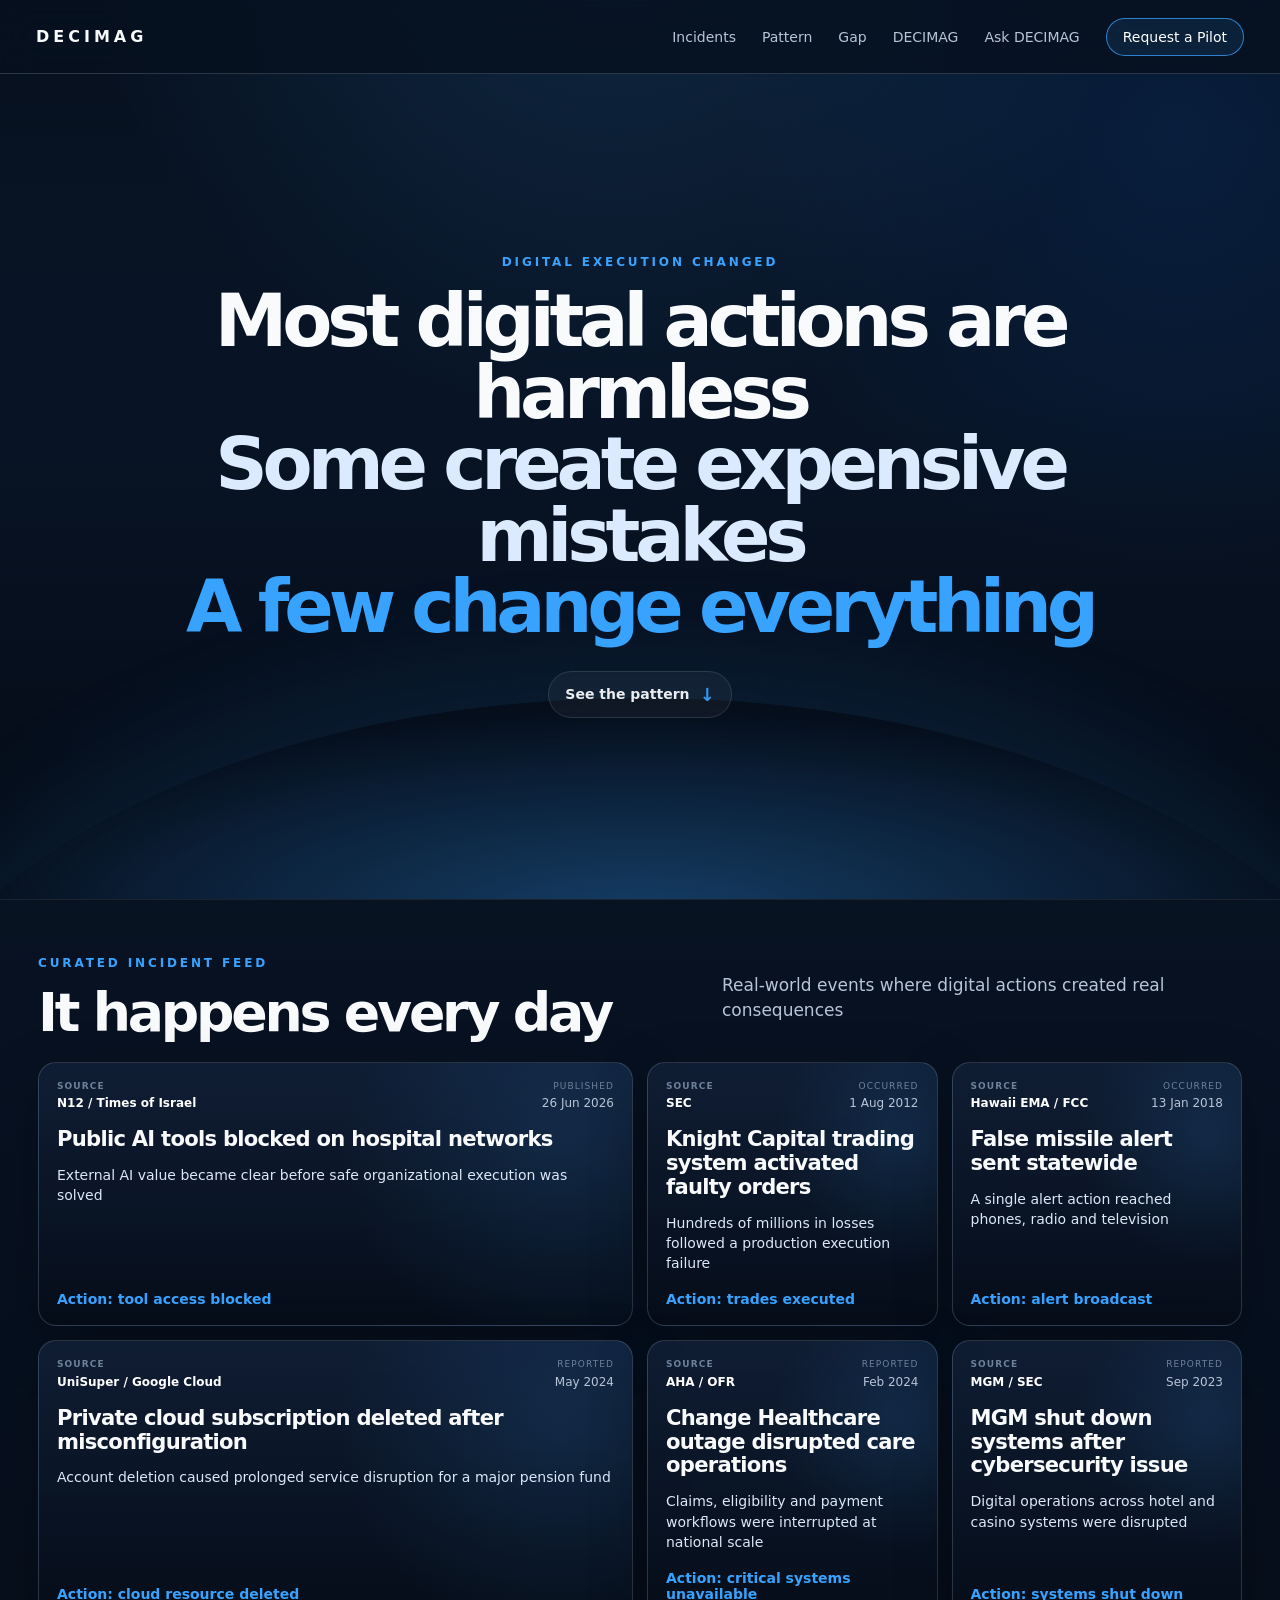
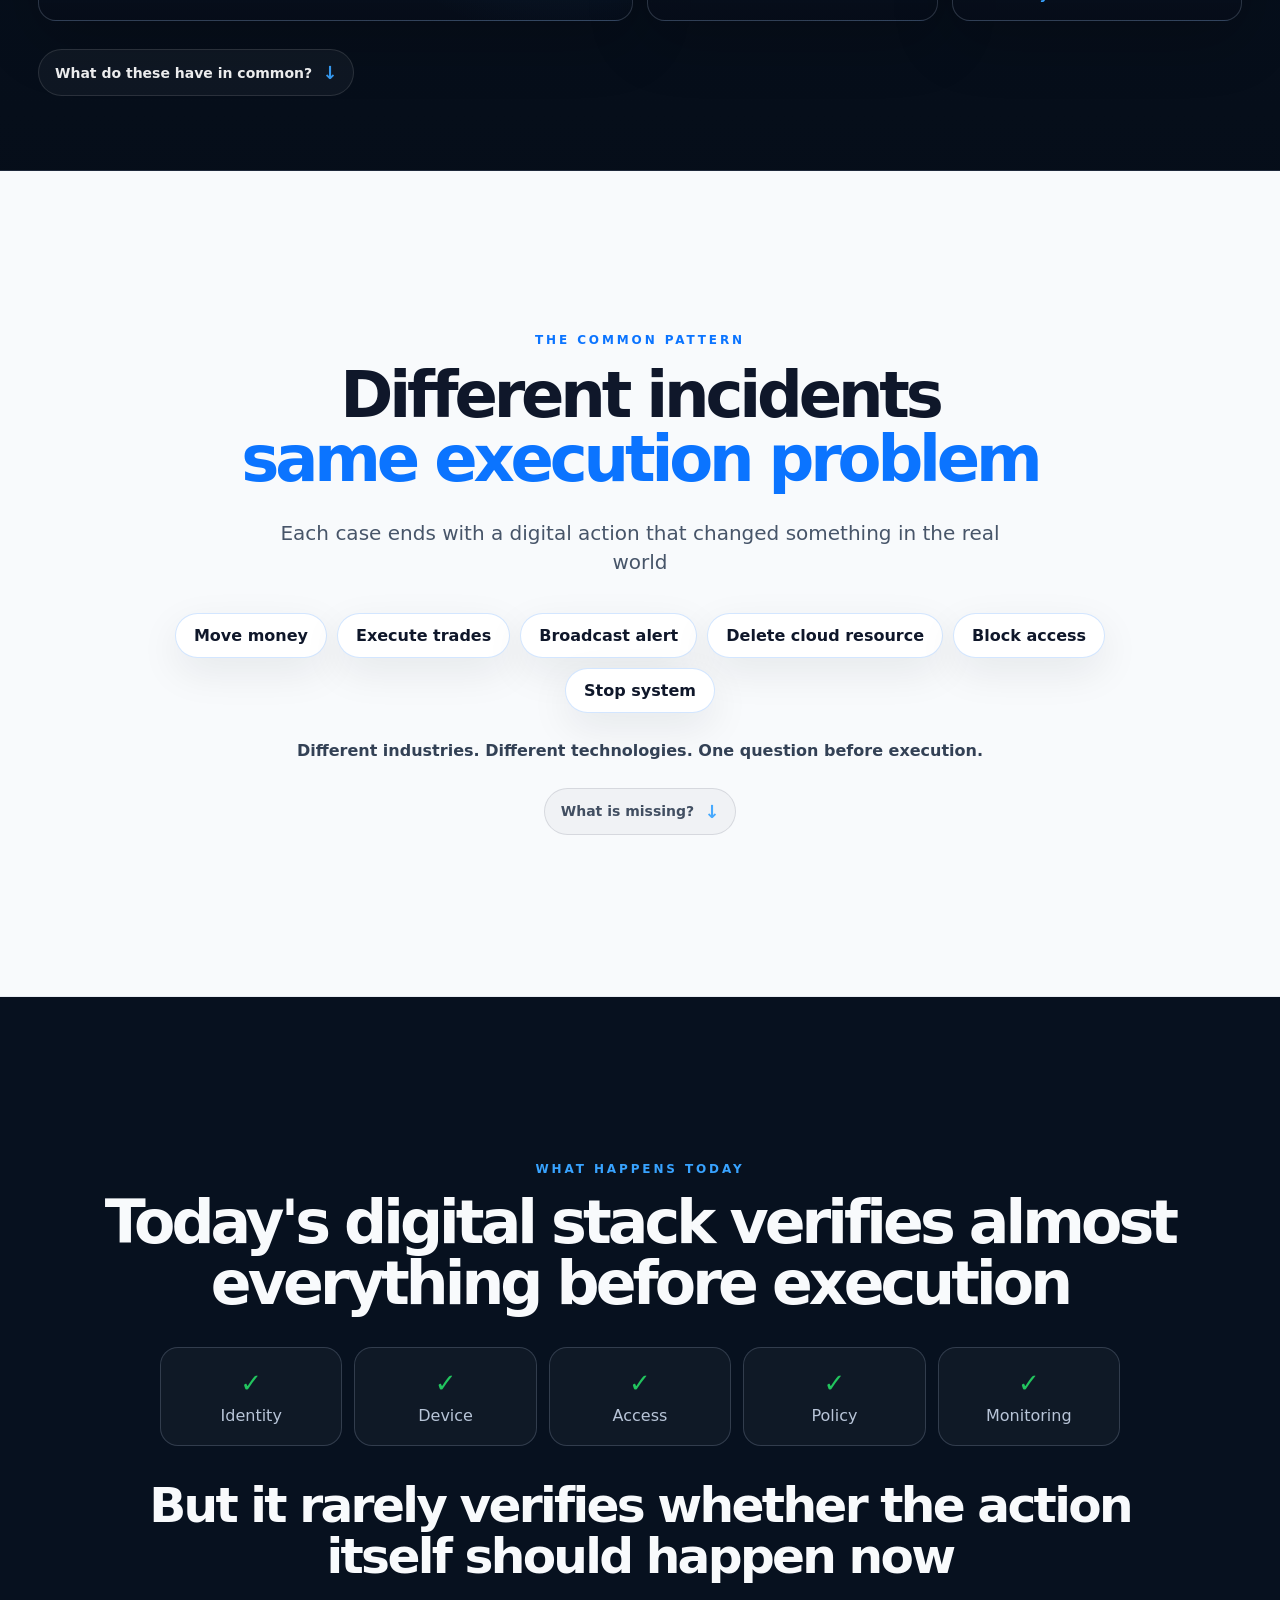
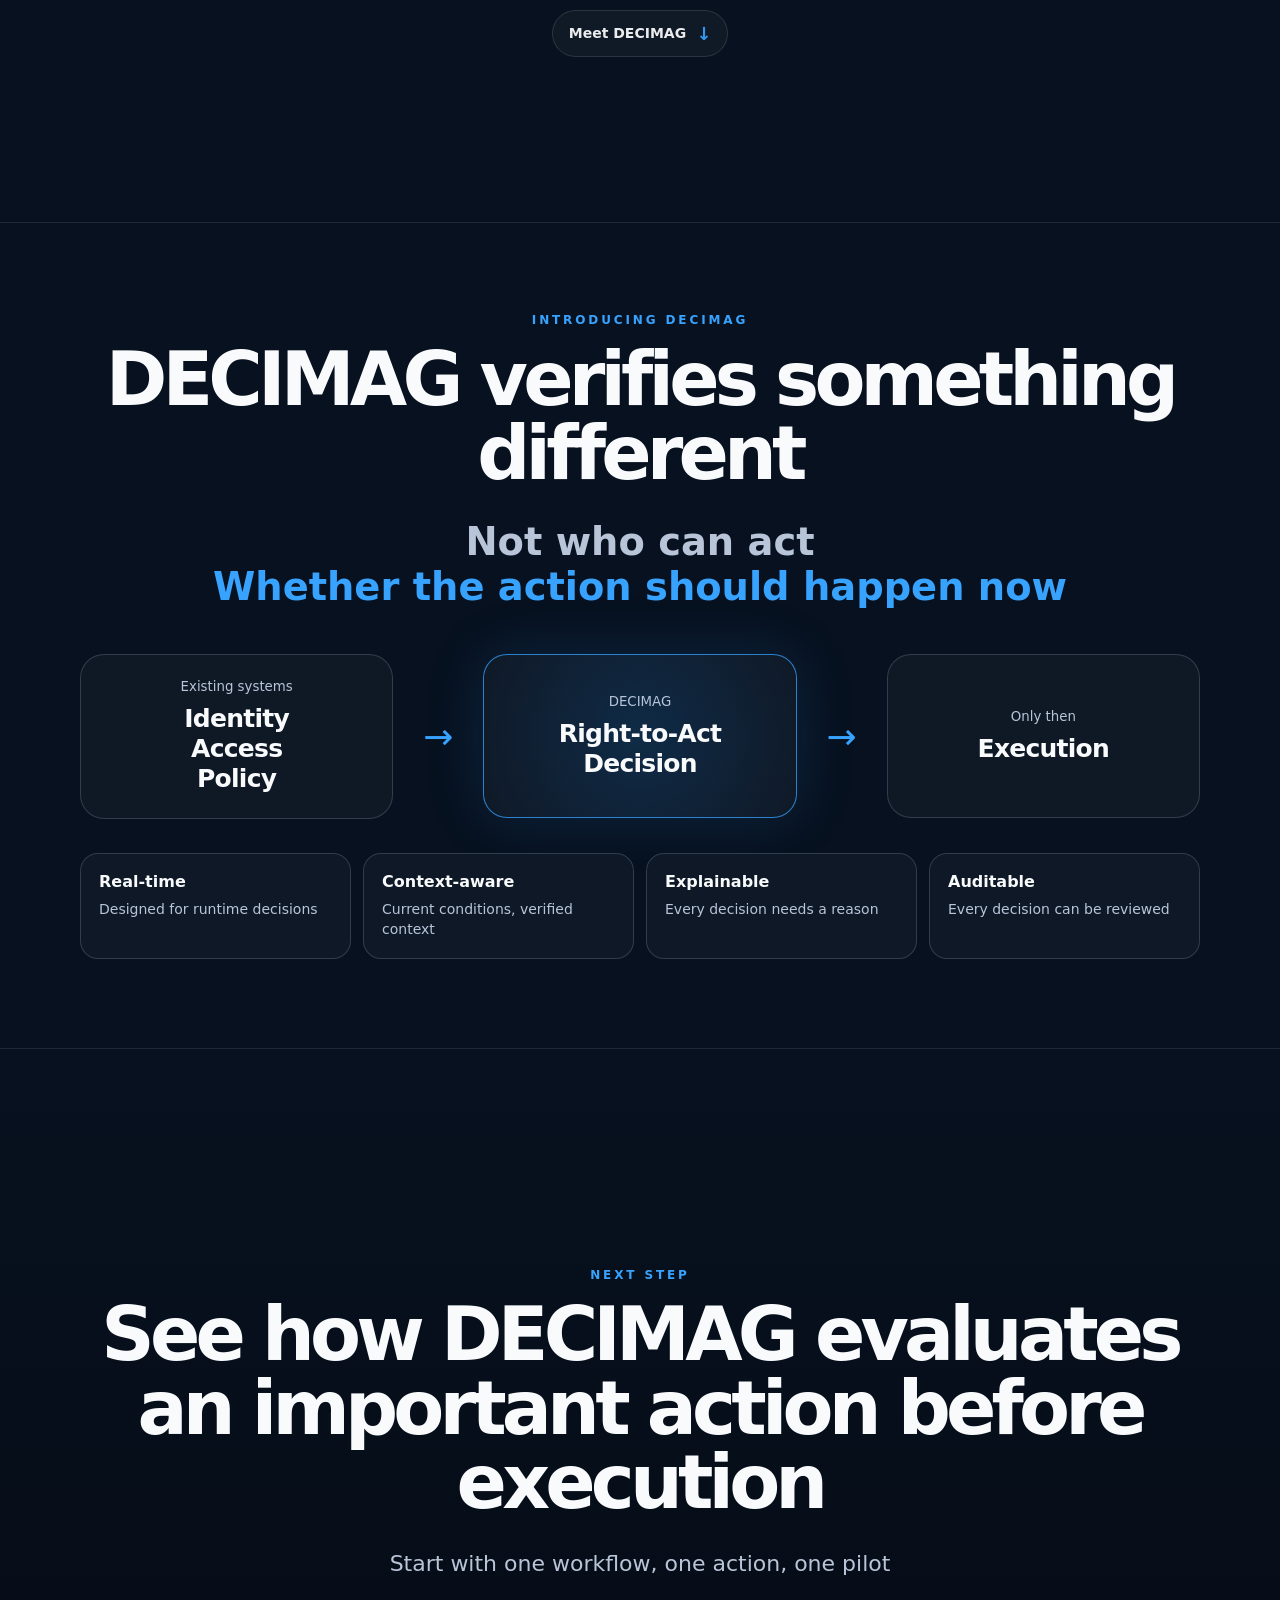
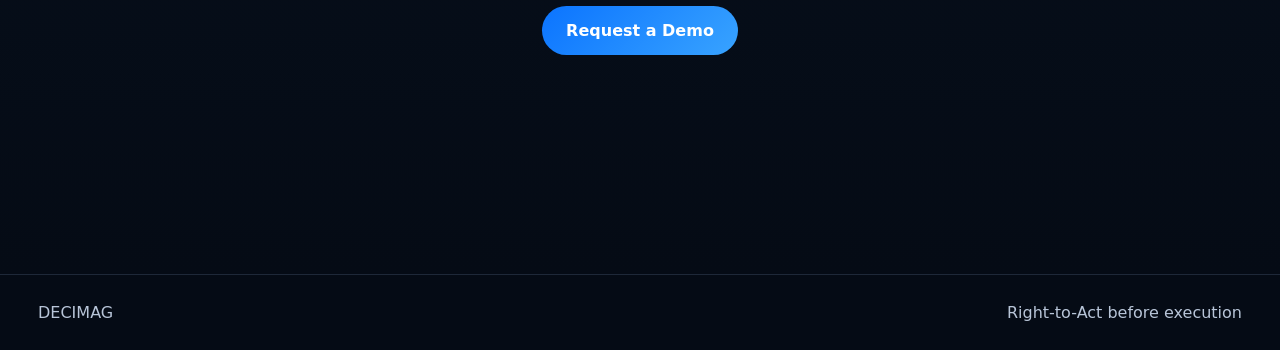
==== index.html @ 9bae3bc9 "Add files via upload" ====
<!doctype html>
<html lang="en">
<head>
  <meta charset="utf-8" />
  <meta name="viewport" content="width=device-width, initial-scale=1" />
  <title>DECIMAG — Right-to-Act Before Execution</title>
  <meta name="description" content="DECIMAG evaluates whether important digital actions should happen before they execute" />
  <link rel="stylesheet" href="styles.css" />
</head>
<body>
<header class="site-header">
  <a class="brand" href="index.html" aria-label="DECIMAG home">DECIMAG</a>
  <button class="menu-button" type="button" aria-label="Open navigation">Menu</button>
  <nav class="site-nav" aria-label="Primary navigation">
    <a href="#incidents">Incidents</a>
    <a href="#pattern">Pattern</a>
    <a href="#gap">Gap</a>
    <a href="#decimag">DECIMAG</a>
    <a href="ask.html">Ask DECIMAG</a>
    <a class="nav-cta" href="mailto:lavi.gadi@gmail.com?subject=DECIMAG%20Pilot%20Request">Request a Pilot</a>
  </nav>
</header>

<main>
  <section class="hero chapter" id="home">
    <div class="world-glow" aria-hidden="true"></div>
    <div class="chapter-inner hero-inner">
      <p class="eyebrow">Digital execution changed</p>
      <h1>
        <span>Most digital actions are harmless</span>
        <span>Some create expensive mistakes</span>
        <span>A few change everything</span>
      </h1>
      <a class="scroll-cue" href="#incidents">See the pattern <span>↓</span></a>
    </div>
  </section>

  <section class="incidents chapter" id="incidents">
    <div class="chapter-inner wide">
      <div class="section-head">
        <div>
          <p class="eyebrow">Curated incident feed</p>
          <h2>It happens every day</h2>
        </div>
        <p class="section-note">Real-world events where digital actions created real consequences</p>
      </div>

      <div class="incident-wall" aria-label="Real-world incident examples">
        <article class="incident-card large">
          <div class="incident-meta">
            <span class="source"><em>Source</em>N12 / Times of Israel</span>
            <span class="time"><em>Published</em>26 Jun 2026</span>
          </div>
          <h3>Public AI tools blocked on hospital networks</h3>
          <p>External AI value became clear before safe organizational execution was solved</p>
          <div class="incident-action">Action: tool access blocked</div>
        </article>

        <article class="incident-card">
          <div class="incident-meta">
            <span class="source"><em>Source</em>SEC</span>
            <span class="time"><em>Occurred</em>1 Aug 2012</span>
          </div>
          <h3>Knight Capital trading system activated faulty orders</h3>
          <p>Hundreds of millions in losses followed a production execution failure</p>
          <div class="incident-action">Action: trades executed</div>
        </article>

        <article class="incident-card">
          <div class="incident-meta">
            <span class="source"><em>Source</em>Hawaii EMA / FCC</span>
            <span class="time"><em>Occurred</em>13 Jan 2018</span>
          </div>
          <h3>False missile alert sent statewide</h3>
          <p>A single alert action reached phones, radio and television</p>
          <div class="incident-action">Action: alert broadcast</div>
        </article>

        <article class="incident-card large">
          <div class="incident-meta">
            <span class="source"><em>Source</em>UniSuper / Google Cloud</span>
            <span class="time"><em>Reported</em>May 2024</span>
          </div>
          <h3>Private cloud subscription deleted after misconfiguration</h3>
          <p>Account deletion caused prolonged service disruption for a major pension fund</p>
          <div class="incident-action">Action: cloud resource deleted</div>
        </article>

        <article class="incident-card">
          <div class="incident-meta">
            <span class="source"><em>Source</em>AHA / OFR</span>
            <span class="time"><em>Reported</em>Feb 2024</span>
          </div>
          <h3>Change Healthcare outage disrupted care operations</h3>
          <p>Claims, eligibility and payment workflows were interrupted at national scale</p>
          <div class="incident-action">Action: critical systems unavailable</div>
        </article>

        <article class="incident-card">
          <div class="incident-meta">
            <span class="source"><em>Source</em>MGM / SEC</span>
            <span class="time"><em>Reported</em>Sep 2023</span>
          </div>
          <h3>MGM shut down systems after cybersecurity issue</h3>
          <p>Digital operations across hotel and casino systems were disrupted</p>
          <div class="incident-action">Action: systems shut down</div>
        </article>
      </div>

      <a class="next-cue" href="#pattern">What do these have in common? <span>↓</span></a>
    </div>
  </section>

  <section class="pattern chapter light" id="pattern">
    <div class="chapter-inner centered">
      <p class="eyebrow blue">The common pattern</p>
      <h2>Different incidents<br><span>same execution problem</span></h2>
      <p class="pattern-subtitle">Each case ends with a digital action that changed something in the real world</p>
      <div class="action-cloud">
        <span>Move money</span>
        <span>Execute trades</span>
        <span>Broadcast alert</span>
        <span>Delete cloud resource</span>
        <span>Block access</span>
        <span>Stop system</span>
      </div>
      <p class="pattern-bottom">Different industries. Different technologies. One question before execution.</p>
      <a class="next-cue dark subtle" href="#gap">What is missing? <span>↓</span></a>
    </div>
  </section>

  <section class="gap chapter" id="gap">
    <div class="chapter-inner centered">
      <p class="eyebrow">What happens today</p>
      <h2>Today's digital stack verifies almost everything before execution</h2>

      <div class="verification-grid">
        <div><b>✓</b><span>Identity</span></div>
        <div><b>✓</b><span>Device</span></div>
        <div><b>✓</b><span>Access</span></div>
        <div><b>✓</b><span>Policy</span></div>
        <div><b>✓</b><span>Monitoring</span></div>
      </div>

      <h3>But it rarely verifies whether the action itself should happen now</h3>
      <a class="next-cue" href="#decimag">Meet DECIMAG <span>↓</span></a>
    </div>
  </section>

  <section class="decimag chapter" id="decimag">
    <div class="chapter-inner centered">
      <p class="eyebrow">Introducing DECIMAG</p>
      <h2>DECIMAG verifies something different</h2>
      <p class="big-subtitle">Not who can act<br><span>Whether the action should happen now</span></p>

      <div class="decision-flow">
        <div class="flow-box">
          <small>Existing systems</small>
          <strong>Identity<br>Access<br>Policy</strong>
        </div>
        <div class="flow-arrow">→</div>
        <div class="flow-box active">
          <small>DECIMAG</small>
          <strong>Right-to-Act<br>Decision</strong>
        </div>
        <div class="flow-arrow">→</div>
        <div class="flow-box">
          <small>Only then</small>
          <strong>Execution</strong>
        </div>
      </div>

      <div class="principles-row">
        <div><b>Real-time</b><span>Designed for runtime decisions</span></div>
        <div><b>Context-aware</b><span>Current conditions, verified context</span></div>
        <div><b>Explainable</b><span>Every decision needs a reason</span></div>
        <div><b>Auditable</b><span>Every decision can be reviewed</span></div>
      </div>
    </div>
  </section>

  <section class="demo chapter" id="demo">
    <div class="chapter-inner centered">
      <p class="eyebrow">Next step</p>
      <h2>See how DECIMAG evaluates an important action before execution</h2>
      <p class="demo-sub">Start with one workflow, one action, one pilot</p>
      <a class="primary-button" href="mailto:lavi.gadi@gmail.com?subject=DECIMAG%20Demo%20Request">Request a Demo</a>
    </div>
  </section>
</main>

<footer class="site-footer">
  <span>DECIMAG</span>
  <span>Right-to-Act before execution</span>
</footer>

<script src="main.js"></script>
</body>
</html>
---- styles.css ----
:root{
  --bg:#07111f;
  --bg-deep:#050b15;
  --panel:#0d1a2d;
  --panel-soft:#12213a;
  --line:rgba(148,163,184,.26);
  --line-soft:rgba(148,163,184,.16);
  --text:#f8fafc;
  --muted:#b8c5d8;
  --blue:#38a3ff;
  --blue-deep:#0b74ff;
  --green:#22c55e;
  --red:#ef4444;
}
*{box-sizing:border-box}
html{scroll-behavior:smooth}
section{scroll-margin-top:84px}
body{
  margin:0;
  font-family:Inter,ui-sans-serif,system-ui,-apple-system,BlinkMacSystemFont,"Segoe UI",sans-serif;
  color:var(--text);
  background:var(--bg);
}
body::before{
  content:"";
  position:fixed;
  inset:0;
  pointer-events:none;
  z-index:-1;
  background:
    radial-gradient(circle at 48% -14%,rgba(56,163,255,.18),transparent 34rem),
    radial-gradient(circle at 92% 14%,rgba(11,116,255,.12),transparent 28rem),
    linear-gradient(180deg,#07111f 0%,#081426 44%,#050b15 100%);
}
a{color:inherit;text-decoration:none}
.site-header{
  position:sticky;
  top:0;
  z-index:50;
  height:74px;
  padding:0 36px;
  display:flex;
  align-items:center;
  justify-content:space-between;
  background:rgba(7,17,31,.84);
  backdrop-filter:blur(18px);
  border-bottom:1px solid var(--line);
}
.brand{font-weight:900;letter-spacing:.25em;font-size:16px}
.site-nav{display:flex;align-items:center;gap:26px;color:var(--muted);font-size:14px}
.site-nav a:hover{color:white}
.nav-cta{
  color:white;
  border:1px solid rgba(56,163,255,.75);
  background:rgba(56,163,255,.11);
  border-radius:999px;
  padding:10px 16px;
}
.menu-button{display:none}
.chapter{
  min-height:calc(100vh - 74px);
  display:flex;
  align-items:center;
  justify-content:center;
  padding:74px 38px;
  border-bottom:1px solid var(--line-soft);
}
.chapter-inner{width:100%;max-width:1180px;margin:0 auto}
.chapter-inner.wide{max-width:1480px}
.chapter-inner.narrow{max-width:820px}
.chapter-inner.centered{text-align:center}
.eyebrow{
  margin:0 0 16px;
  font-size:12px;
  font-weight:900;
  letter-spacing:.24em;
  text-transform:uppercase;
  color:var(--blue);
}
.eyebrow.blue{color:var(--blue-deep)}
h1,h2,h3,p{margin-top:0}
.hero{
  position:relative;
  overflow:hidden;
  text-align:center;
}
.world-glow{
  position:absolute;
  left:-10%;
  right:-10%;
  bottom:-28%;
  height:48vh;
  border-radius:50% 50% 0 0/100% 100% 0 0;
  background:
    radial-gradient(ellipse at center,rgba(56,163,255,.32) 0%,rgba(56,163,255,.13) 36%,transparent 66%),
    radial-gradient(ellipse at center,#0d2845 0%,#09192e 46%,transparent 70%);
  box-shadow:0 -36px 120px rgba(56,163,255,.16);
  opacity:.74;
}
.hero-inner{position:relative;z-index:2}
.hero h1{
  margin:0 auto 28px;
  max-width:1040px;
  font-size:clamp(42px,7vw,92px);
  line-height:.98;
  letter-spacing:-.07em;
  font-weight:900;
}
.hero h1 span{display:block}
.hero h1 span:nth-child(2){color:#dbeafe}
.hero h1 span:nth-child(3){color:var(--blue)}
.scroll-cue,.next-cue{
  display:inline-flex;
  align-items:center;
  gap:10px;
  color:white;
  opacity:.92;
  border:1px solid rgba(255,255,255,.12);
  background:rgba(255,255,255,.045);
  border-radius:999px;
  padding:12px 16px;
  font-size:14px;
  font-weight:750;
}
.scroll-cue span,.next-cue span{color:var(--blue);font-size:18px}
.next-cue{
  margin:28px auto 0;
}
.next-cue.dark{color:#0f172a;border-color:rgba(15,23,42,.16);background:white}
.incidents{
  align-items:flex-start;
  padding-top:56px;
  background:linear-gradient(180deg,rgba(8,19,35,.94),rgba(6,14,26,.98));
}
.section-head{
  display:flex;
  align-items:flex-end;
  justify-content:space-between;
  gap:24px;
  margin-bottom:22px;
}
.section-head h2{
  margin:0;
  font-size:clamp(36px,5vw,72px);
  line-height:1;
  letter-spacing:-.06em;
}
.section-note{
  max-width:520px;
  color:var(--muted);
  font-size:17px;
  line-height:1.45;
}
.incident-wall{
  display:grid;
  grid-template-columns:repeat(4,minmax(0,1fr));
  gap:14px;
}
.incident-card{
  min-height:236px;
  padding:18px;
  border:1px solid var(--line);
  border-radius:18px;
  background:
    radial-gradient(circle at 88% 28%,rgba(56,163,255,.12),transparent 40%),
    linear-gradient(180deg,rgba(18,33,58,.78),rgba(6,13,25,.94));
  box-shadow:0 18px 60px rgba(0,0,0,.22);
  display:flex;
  flex-direction:column;
}
.incident-card.large{grid-column:span 2}
.incident-meta{
  display:flex;
  justify-content:space-between;
  gap:12px;
  color:#8ea3bd;
  font-size:12px;
  line-height:1.25;
  margin-bottom:18px;
}
.source{
  color:#fff;
  font-weight:850;
  min-width:0;
  overflow-wrap:anywhere;
}
.time{
  white-space:normal;
  text-align:right;
  flex:0 0 auto;
}
.incident-card h3{
  margin:0 0 14px;
  font-size:clamp(20px,2vw,27px);
  line-height:1.13;
  letter-spacing:-.035em;
}
.incident-card p{
  color:#dce8f7;
  line-height:1.45;
  margin:0 0 18px;
}
.incident-action{
  margin-top:auto;
  color:var(--blue);
  font-weight:850;
  font-size:14px;
}
.light{
  color:#0f172a;
  background:#f8fafc;
}
.pattern h2,.gap h2,.decimag h2,.demo h2,.ask-hero h1,.qa-section h2{
  font-size:clamp(40px,5.8vw,78px);
  line-height:1;
  letter-spacing:-.065em;
  margin:0 auto 28px;
}
.pattern h2 span{color:var(--blue-deep)}
.action-cloud{
  display:flex;
  flex-wrap:wrap;
  justify-content:center;
  gap:10px;
  max-width:940px;
  margin:36px auto 0;
}
.action-cloud span{
  border:1px solid rgba(11,116,255,.18);
  background:white;
  color:#0f172a;
  border-radius:999px;
  padding:12px 18px;
  font-weight:850;
  box-shadow:0 14px 40px rgba(15,23,42,.08);
}
.verification-grid{
  display:grid;
  grid-template-columns:repeat(5,1fr);
  gap:12px;
  margin:34px auto;
  max-width:960px;
}
.verification-grid div{
  border:1px solid var(--line);
  border-radius:18px;
  background:rgba(255,255,255,.035);
  padding:20px 12px;
}
.verification-grid b{
  display:block;
  color:var(--green);
  font-size:26px;
  margin-bottom:8px;
}
.verification-grid span{color:var(--muted)}
.gap h3{
  max-width:860px;
  margin:0 auto;
  font-size:clamp(32px,4.6vw,60px);
  line-height:1.05;
  letter-spacing:-.055em;
}
.big-subtitle{
  color:var(--muted);
  font-size:clamp(24px,3vw,42px);
  line-height:1.18;
  font-weight:850;
  margin:0 0 44px;
}
.big-subtitle span{color:var(--blue)}
.decision-flow{
  display:grid;
  grid-template-columns:1fr 70px 1fr 70px 1fr;
  align-items:center;
  gap:10px;
  max-width:1120px;
  margin:0 auto;
}
.flow-box{
  min-height:164px;
  border:1px solid var(--line);
  border-radius:24px;
  background:rgba(255,255,255,.035);
  padding:24px;
  display:flex;
  flex-direction:column;
  justify-content:center;
}
.flow-box small{display:block;color:var(--muted);margin-bottom:10px}
.flow-box strong{font-size:25px;line-height:1.2;letter-spacing:-.03em}
.flow-box.active{
  border-color:rgba(56,163,255,.75);
  background:radial-gradient(circle at center,rgba(56,163,255,.18),rgba(255,255,255,.035));
  box-shadow:0 0 60px rgba(56,163,255,.15);
}
.flow-arrow{color:var(--blue);font-size:36px}
.principles-row{
  display:grid;
  grid-template-columns:repeat(4,1fr);
  gap:12px;
  margin:34px auto 0;
  max-width:1120px;
}
.principles-row div{
  border:1px solid var(--line);
  background:rgba(255,255,255,.03);
  border-radius:18px;
  padding:18px;
  text-align:left;
}
.principles-row b{display:block;margin-bottom:8px}
.principles-row span{color:var(--muted);font-size:14px;line-height:1.4}
.demo{
  background:linear-gradient(180deg,#07111f,#050b15);
}
.demo-sub,.ask-intro{
  color:var(--muted);
  font-size:22px;
  line-height:1.35;
  margin-bottom:28px;
}
.primary-button{
  display:inline-flex;
  border-radius:999px;
  padding:15px 24px;
  color:white;
  background:linear-gradient(135deg,var(--blue-deep),var(--blue));
  font-weight:900;
}
.site-footer{
  padding:28px 38px;
  display:flex;
  justify-content:space-between;
  gap:16px;
  color:var(--muted);
  background:var(--bg-deep);
}
.ask-hero{
  text-align:center;
  min-height:60vh;
}
.ask-hero h1{
  font-size:clamp(54px,8vw,108px);
  line-height:.95;
  letter-spacing:-.075em;
  margin-bottom:24px;
}
.ask-topics{align-items:flex-start;min-height:auto}
.topic-grid{
  display:grid;
  grid-template-columns:repeat(3,1fr);
  gap:14px;
}
.topic-card{
  min-height:200px;
  border:1px solid var(--line);
  background:linear-gradient(180deg,rgba(18,33,58,.72),rgba(9,18,33,.92));
  border-radius:22px;
  padding:22px;
  display:flex;
  flex-direction:column;
}
.topic-card span{color:var(--blue);font-weight:900;margin-bottom:30px}
.topic-card strong{font-size:25px;margin-bottom:10px}
.topic-card em{color:var(--muted);font-style:normal;line-height:1.45}
.qa-section{
  padding:70px 38px;
  border-bottom:1px solid var(--line-soft);
}
.qa-section h2{
  font-size:clamp(34px,5vw,62px);
  text-align:left;
}
details{
  border:1px solid var(--line);
  background:rgba(255,255,255,.035);
  border-radius:18px;
  margin:12px 0;
  padding:0;
  overflow:hidden;
}
summary{
  cursor:pointer;
  padding:20px 22px;
  font-weight:850;
  font-size:19px;
}
details p{
  margin:0;
  color:var(--muted);
  line-height:1.6;
  padding:0 22px 22px;
}
@media(max-width:1050px){
  .incident-wall{grid-template-columns:repeat(2,minmax(0,1fr))}
}
@media(max-width:820px){
  .site-header{height:auto;min-height:66px;padding:16px 18px;align-items:flex-start}
  .menu-button{
    display:inline-flex;
    border:1px solid rgba(56,163,255,.65);
    color:white;
    background:rgba(56,163,255,.10);
    border-radius:999px;
    padding:9px 14px;
    font-weight:850;
  }
  .site-nav{
    display:none;
    position:absolute;
    top:64px;
    left:18px;
    right:18px;
    padding:12px;
    border:1px solid var(--line);
    border-radius:18px;
    background:rgba(7,17,31,.96);
    flex-direction:column;
    align-items:stretch;
    gap:4px;
  }
  .site-nav.open{display:flex}
  .site-nav a{padding:12px;border-radius:12px}
  .nav-cta{text-align:center}
  .chapter{min-height:auto;padding:58px 20px}
  .hero{min-height:78vh}
  .hero h1{font-size:clamp(38px,13vw,64px)}
  .section-head{display:block}
  .incident-wall,.incident-card.large,.verification-grid,.decision-flow,.principles-row,.topic-grid{
    grid-template-columns:1fr;
  }
  .incident-card.large{grid-column:auto}
  .incident-card{min-height:auto}
  .flow-arrow{transform:rotate(90deg);margin:6px 0}
  .site-footer{flex-direction:column;text-align:center}
  .qa-section{padding:54px 20px}
}


/* Sprint 1 fixes */
.hero h1{
  font-size:clamp(36px,5.7vw,76px);
  max-width:1180px;
}
.incidents .section-head h2{
  font-size:clamp(34px,4.2vw,58px);
}
.incident-card h3{
  font-size:clamp(18px,1.65vw,23px);
}
.incident-card p{
  font-size:14px;
}
.incident-meta{
  align-items:flex-start;
  margin-bottom:16px;
}
.incident-meta em{
  display:block;
  font-style:normal;
  text-transform:uppercase;
  letter-spacing:.12em;
  font-size:9px;
  color:#6f829b;
  margin-bottom:4px;
}
.source,.time{
  max-width:48%;
  line-height:1.25;
}
.time{
  color:#b8c5d8;
}
.pattern h2{
  font-size:clamp(36px,5vw,66px);
}
.pattern-subtitle{
  max-width:760px;
  margin:0 auto 30px;
  color:#475569;
  font-size:20px;
  line-height:1.45;
}
.pattern-bottom{
  color:#334155;
  font-weight:850;
  margin:28px auto 0;
}
.next-cue.subtle{
  color:#334155;
  background:rgba(15,23,42,.035);
  border-color:rgba(15,23,42,.12);
  font-weight:700;
}
.gap h2{
  font-size:clamp(34px,4.7vw,64px);
  max-width:1120px;
}
.gap h3{
  font-size:clamp(28px,3.8vw,50px);
  max-width:1000px;
}
.qa-section .chapter-inner{
  text-align:center;
}
.qa-section h2{
  text-align:center;
}
details{
  text-align:left;
}
summary{
  font-weight:750;
}
.topic-card strong{
  display:flex;
  flex-direction:column;
  gap:7px;
}
.topic-card small{
  font-size:13px;
  color:var(--blue);
  font-weight:800;
}
.more-questions{
  display:inline-flex;
  margin:22px auto 0;
  border:1px solid rgba(56,163,255,.45);
  border-radius:999px;
  padding:12px 18px;
  color:var(--blue);
  font-weight:850;
}
.site-nav .nav-cta[href^="mailto"]{
  cursor:pointer;
}
@media(max-width:820px){
  .hero h1{font-size:clamp(34px,11vw,56px)}
  .source,.time{max-width:50%}
}
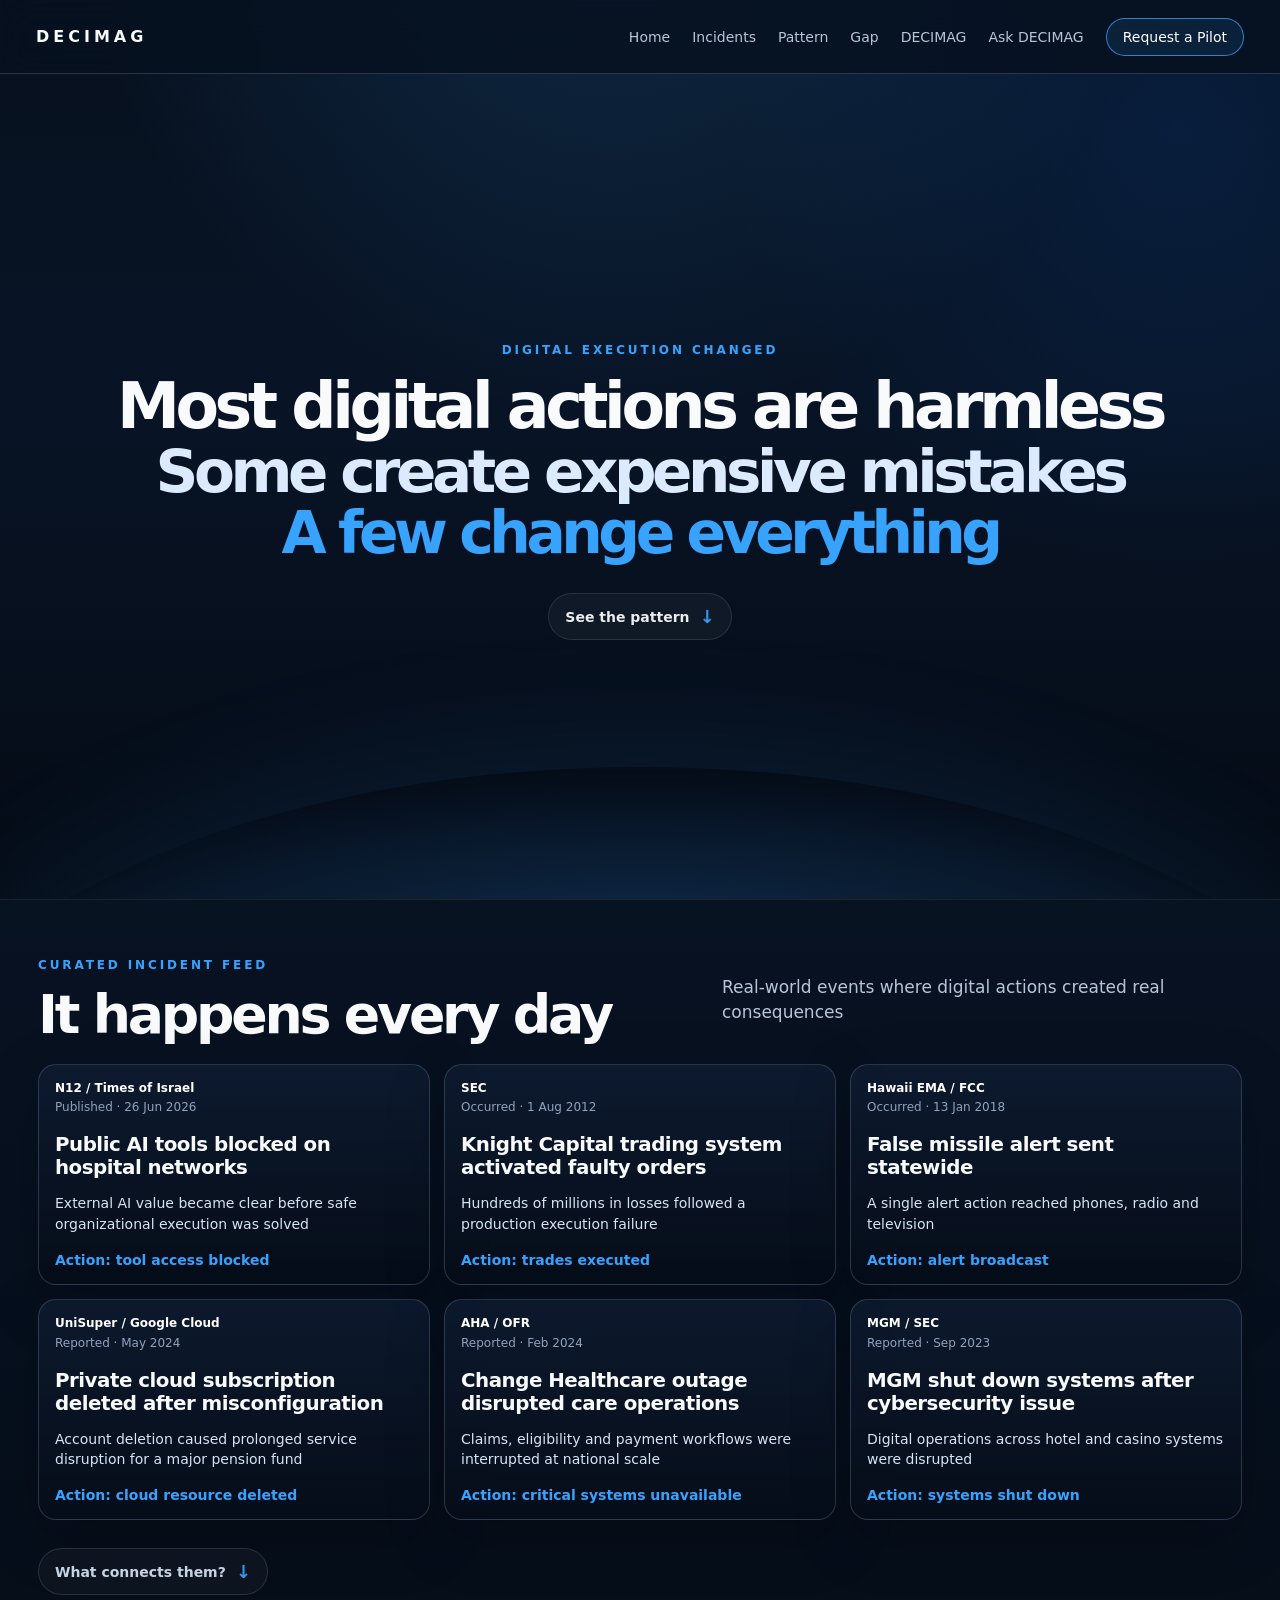
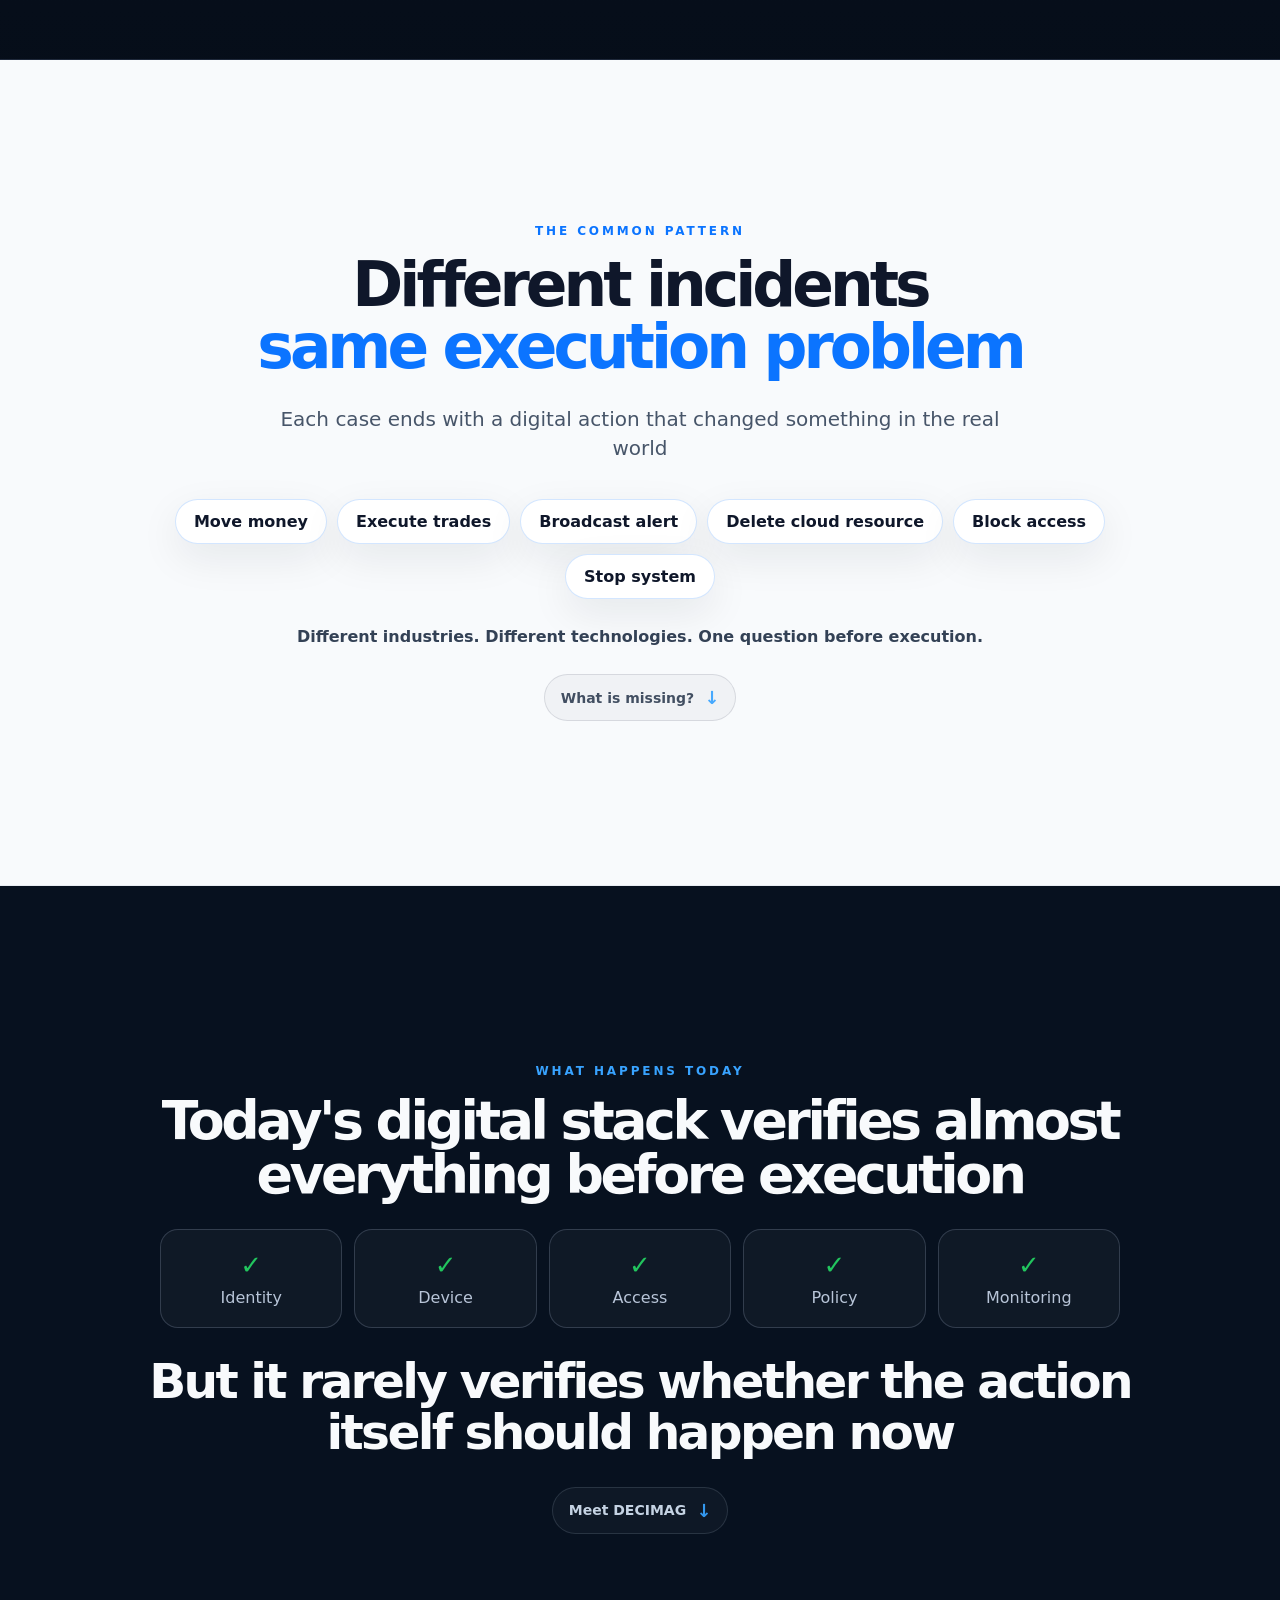
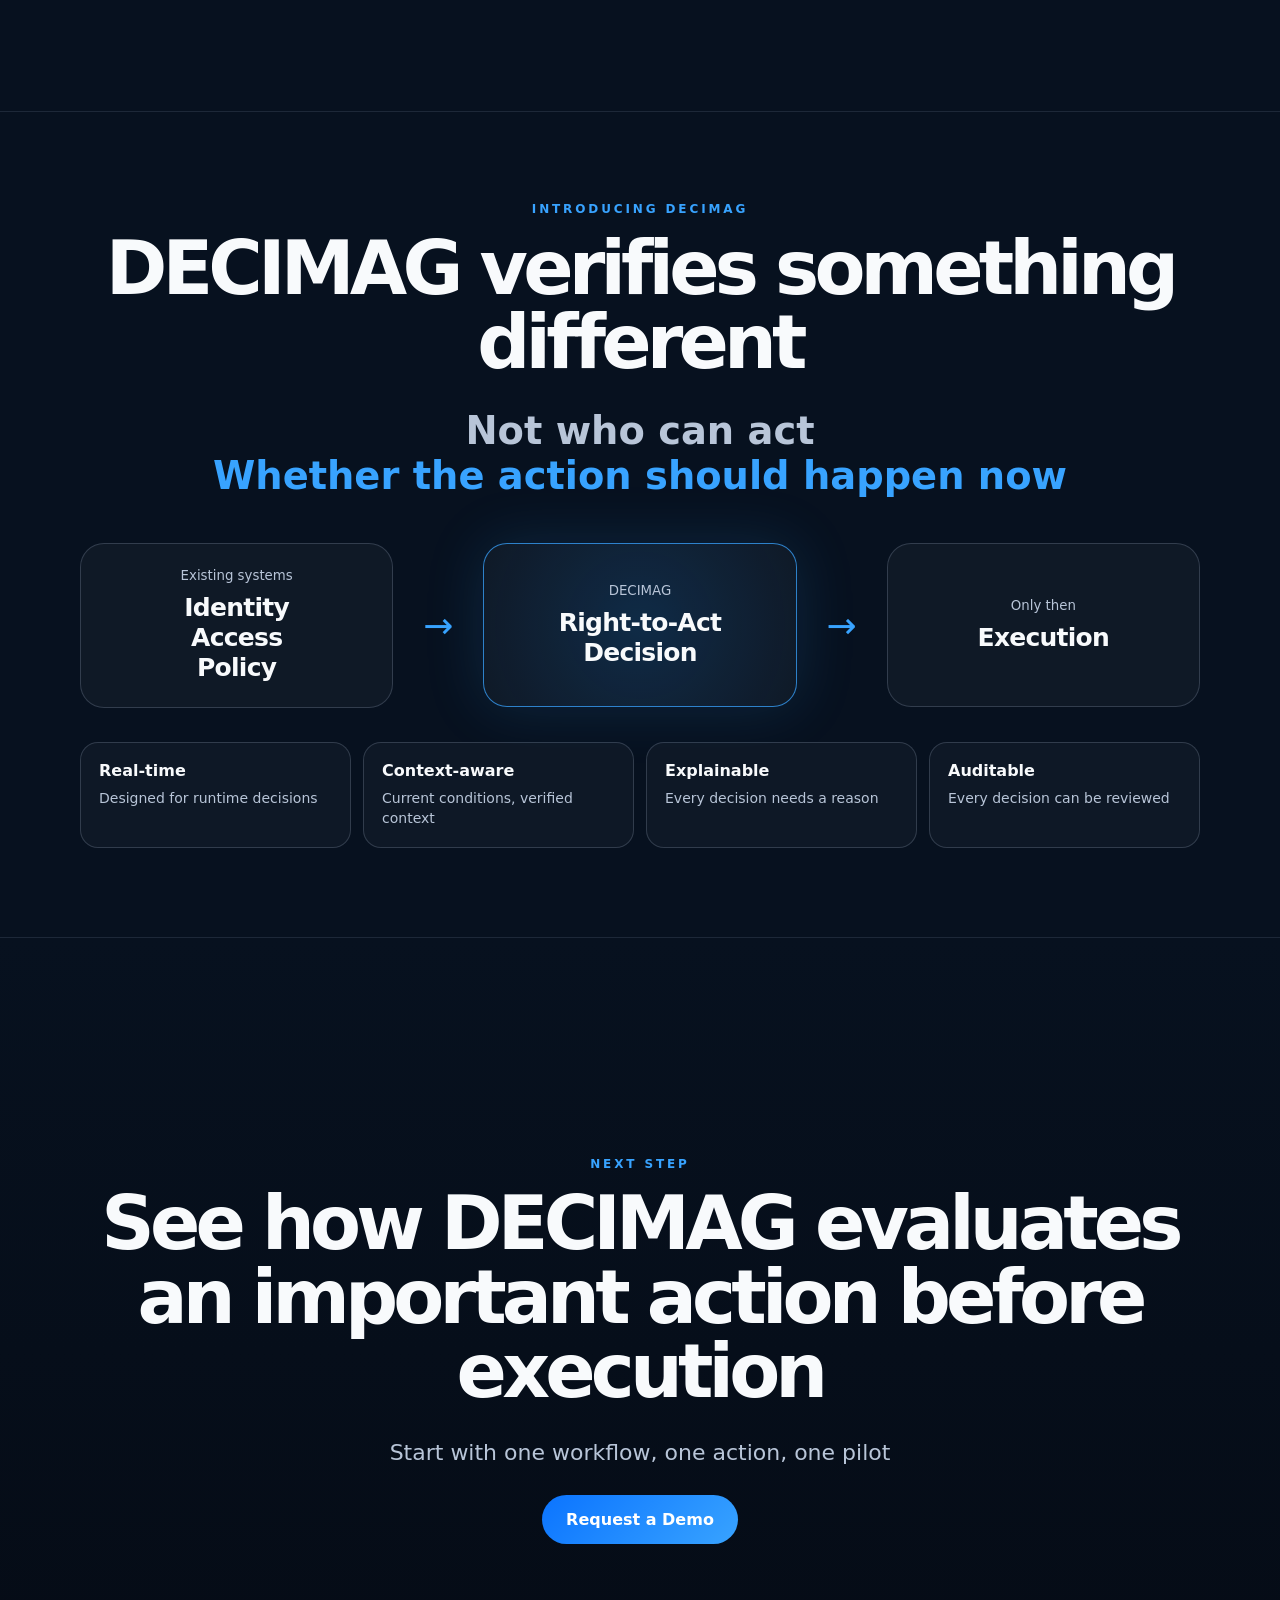
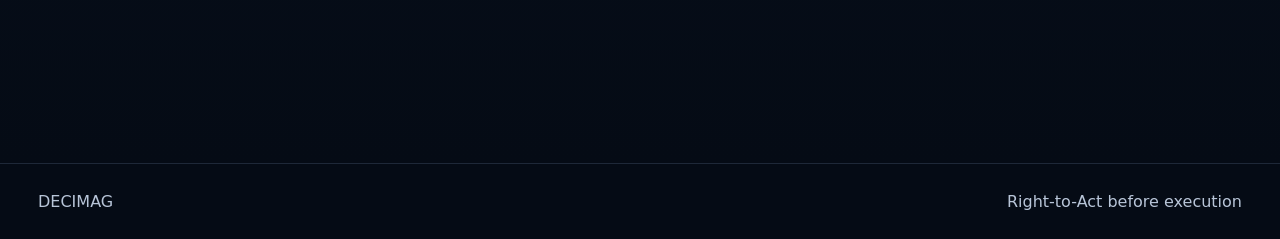
==== commit 5490bd3a: "Add files via upload" ====
--- a/index.html
+++ b/index.html
@@ -12,6 +12,7 @@
   <a class="brand" href="index.html" aria-label="DECIMAG home">DECIMAG</a>
   <button class="menu-button" type="button" aria-label="Open navigation">Menu</button>
   <nav class="site-nav" aria-label="Primary navigation">
+    <a href="#home">Home</a>
     <a href="#incidents">Incidents</a>
     <a href="#pattern">Pattern</a>
     <a href="#gap">Gap</a>
@@ -48,8 +49,8 @@
       <div class="incident-wall" aria-label="Real-world incident examples">
         <article class="incident-card large">
           <div class="incident-meta">
-            <span class="source"><em>Source</em>N12 / Times of Israel</span>
-            <span class="time"><em>Published</em>26 Jun 2026</span>
+            <span class="source">N12 / Times of Israel</span>
+            <span class="time">Published · 26 Jun 2026</span>
           </div>
           <h3>Public AI tools blocked on hospital networks</h3>
           <p>External AI value became clear before safe organizational execution was solved</p>
@@ -58,8 +59,8 @@
 
         <article class="incident-card">
           <div class="incident-meta">
-            <span class="source"><em>Source</em>SEC</span>
-            <span class="time"><em>Occurred</em>1 Aug 2012</span>
+            <span class="source">SEC</span>
+            <span class="time">Occurred · 1 Aug 2012</span>
           </div>
           <h3>Knight Capital trading system activated faulty orders</h3>
           <p>Hundreds of millions in losses followed a production execution failure</p>
@@ -68,8 +69,8 @@
 
         <article class="incident-card">
           <div class="incident-meta">
-            <span class="source"><em>Source</em>Hawaii EMA / FCC</span>
-            <span class="time"><em>Occurred</em>13 Jan 2018</span>
+            <span class="source">Hawaii EMA / FCC</span>
+            <span class="time">Occurred · 13 Jan 2018</span>
           </div>
           <h3>False missile alert sent statewide</h3>
           <p>A single alert action reached phones, radio and television</p>
@@ -78,8 +79,8 @@
 
         <article class="incident-card large">
           <div class="incident-meta">
-            <span class="source"><em>Source</em>UniSuper / Google Cloud</span>
-            <span class="time"><em>Reported</em>May 2024</span>
+            <span class="source">UniSuper / Google Cloud</span>
+            <span class="time">Reported · May 2024</span>
           </div>
           <h3>Private cloud subscription deleted after misconfiguration</h3>
           <p>Account deletion caused prolonged service disruption for a major pension fund</p>
@@ -88,8 +89,8 @@
 
         <article class="incident-card">
           <div class="incident-meta">
-            <span class="source"><em>Source</em>AHA / OFR</span>
-            <span class="time"><em>Reported</em>Feb 2024</span>
+            <span class="source">AHA / OFR</span>
+            <span class="time">Reported · Feb 2024</span>
           </div>
           <h3>Change Healthcare outage disrupted care operations</h3>
           <p>Claims, eligibility and payment workflows were interrupted at national scale</p>
@@ -98,8 +99,8 @@
 
         <article class="incident-card">
           <div class="incident-meta">
-            <span class="source"><em>Source</em>MGM / SEC</span>
-            <span class="time"><em>Reported</em>Sep 2023</span>
+            <span class="source">MGM / SEC</span>
+            <span class="time">Reported · Sep 2023</span>
           </div>
           <h3>MGM shut down systems after cybersecurity issue</h3>
           <p>Digital operations across hotel and casino systems were disrupted</p>
@@ -107,7 +108,7 @@
         </article>
       </div>
 
-      <a class="next-cue" href="#pattern">What do these have in common? <span>↓</span></a>
+      <a class="next-cue" href="#pattern">What connects them? <span>↓</span></a>
     </div>
   </section>
 
--- a/styles.css
+++ b/styles.css
@@ -539,3 +539,117 @@
   .hero h1{font-size:clamp(34px,11vw,56px)}
   .source,.time{max-width:50%}
 }
+
+
+/* Clean sprint fixes */
+.site-nav{
+  gap:22px;
+}
+.hero{
+  min-height:calc(100vh - 74px);
+  padding-top:58px;
+  padding-bottom:48px;
+}
+.hero h1{
+  font-size:clamp(34px,4.95vw,68px);
+  line-height:1.06;
+  max-width:1280px;
+}
+.hero h1 span{
+  white-space:nowrap;
+}
+.hero h1 span:nth-child(2){
+  font-size:.94em;
+}
+.hero h1 span:nth-child(3){
+  font-size:.92em;
+}
+.world-glow{
+  bottom:-32%;
+  height:44vh;
+  opacity:.55;
+}
+.incidents{
+  min-height:auto;
+  padding-top:58px;
+  padding-bottom:64px;
+}
+.incident-wall{
+  grid-template-columns:repeat(3,minmax(0,1fr));
+  gap:14px;
+}
+.incident-card,
+.incident-card.large{
+  grid-column:auto;
+  min-height:220px;
+}
+.incident-card{
+  padding:16px;
+  background:
+    linear-gradient(180deg,rgba(18,33,58,.58),rgba(6,13,25,.94));
+}
+.incident-meta{
+  display:block;
+  margin-bottom:18px;
+}
+.incident-meta em{
+  display:none;
+}
+.source{
+  display:block;
+  max-width:none;
+  color:#ffffff;
+  font-size:12px;
+  line-height:1.3;
+  overflow-wrap:normal;
+}
+.time{
+  display:block;
+  max-width:none;
+  text-align:left;
+  white-space:normal;
+  color:#8ea3bd;
+  font-size:12px;
+  margin-top:4px;
+}
+.incident-card h3{
+  font-size:clamp(18px,1.55vw,22px);
+  line-height:1.16;
+  letter-spacing:-.025em;
+}
+.incident-card p{
+  color:#d6e4f5;
+}
+.next-cue{
+  color:#d6e4f5;
+  background:rgba(255,255,255,.035);
+  border-color:rgba(148,163,184,.22);
+  font-weight:650;
+}
+.pattern{
+  min-height:calc(100vh - 74px);
+}
+.pattern h2{
+  font-size:clamp(34px,4.8vw,62px);
+}
+.gap,.decimag{
+  min-height:calc(100vh - 74px);
+}
+.gap h2{
+  font-size:clamp(32px,4.2vw,56px);
+  max-width:980px;
+}
+.verification-grid{
+  margin-top:28px;
+  margin-bottom:28px;
+}
+@media(max-width:1180px){
+  .hero h1 span{
+    white-space:normal;
+  }
+}
+@media(max-width:980px){
+  .incident-wall{
+    grid-template-columns:1fr;
+  }
+}
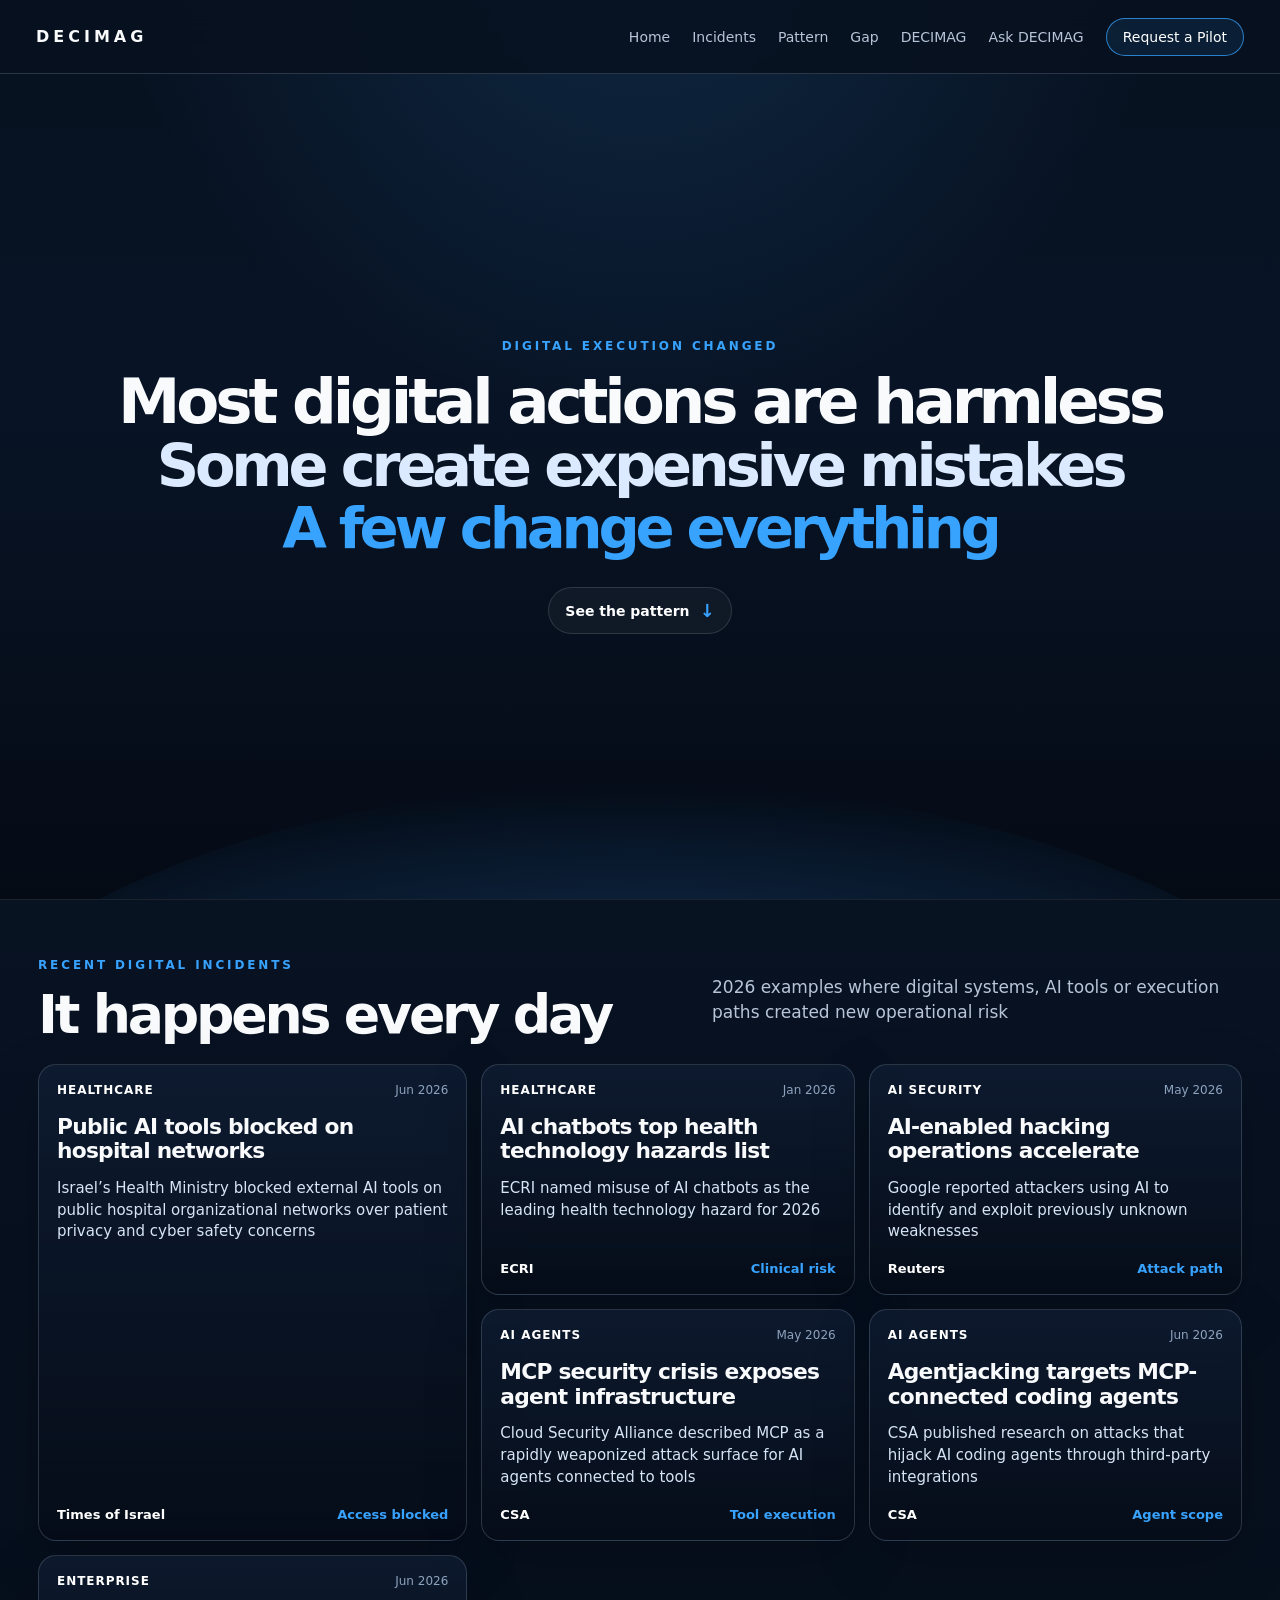
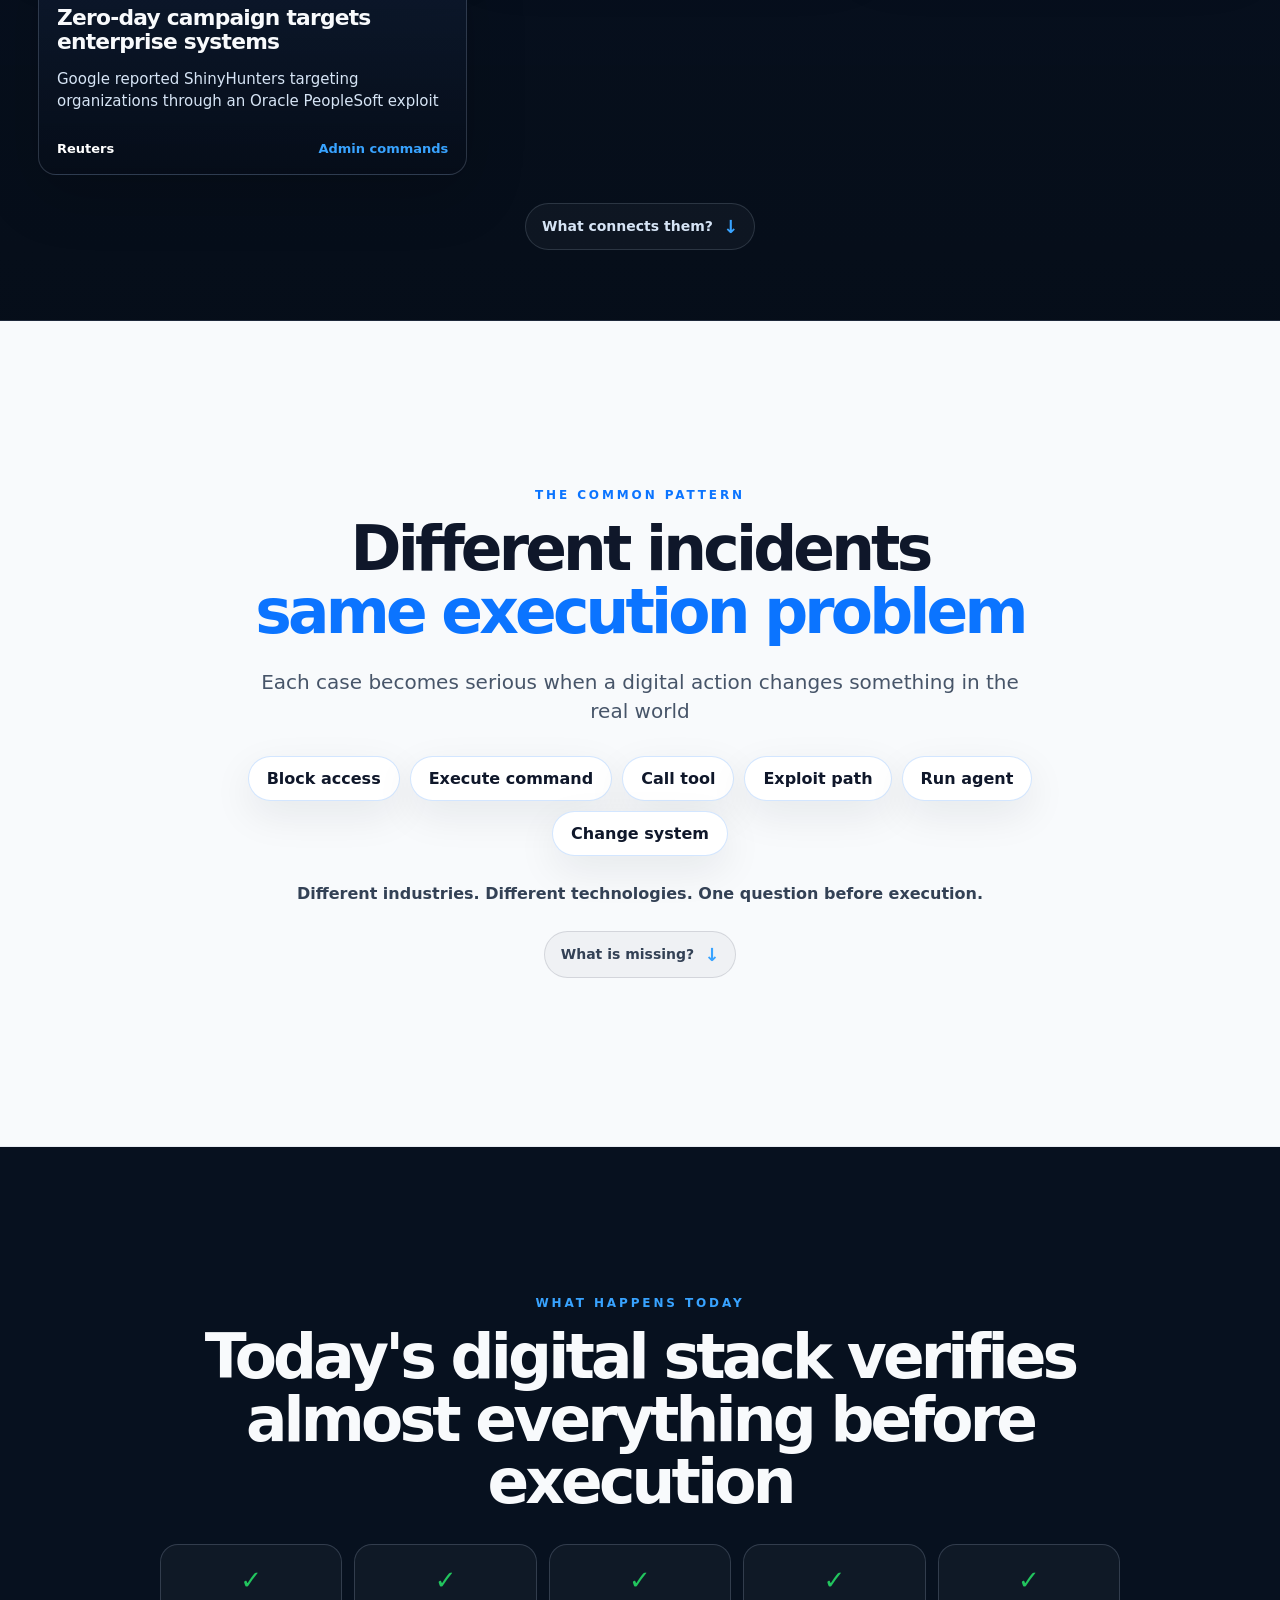
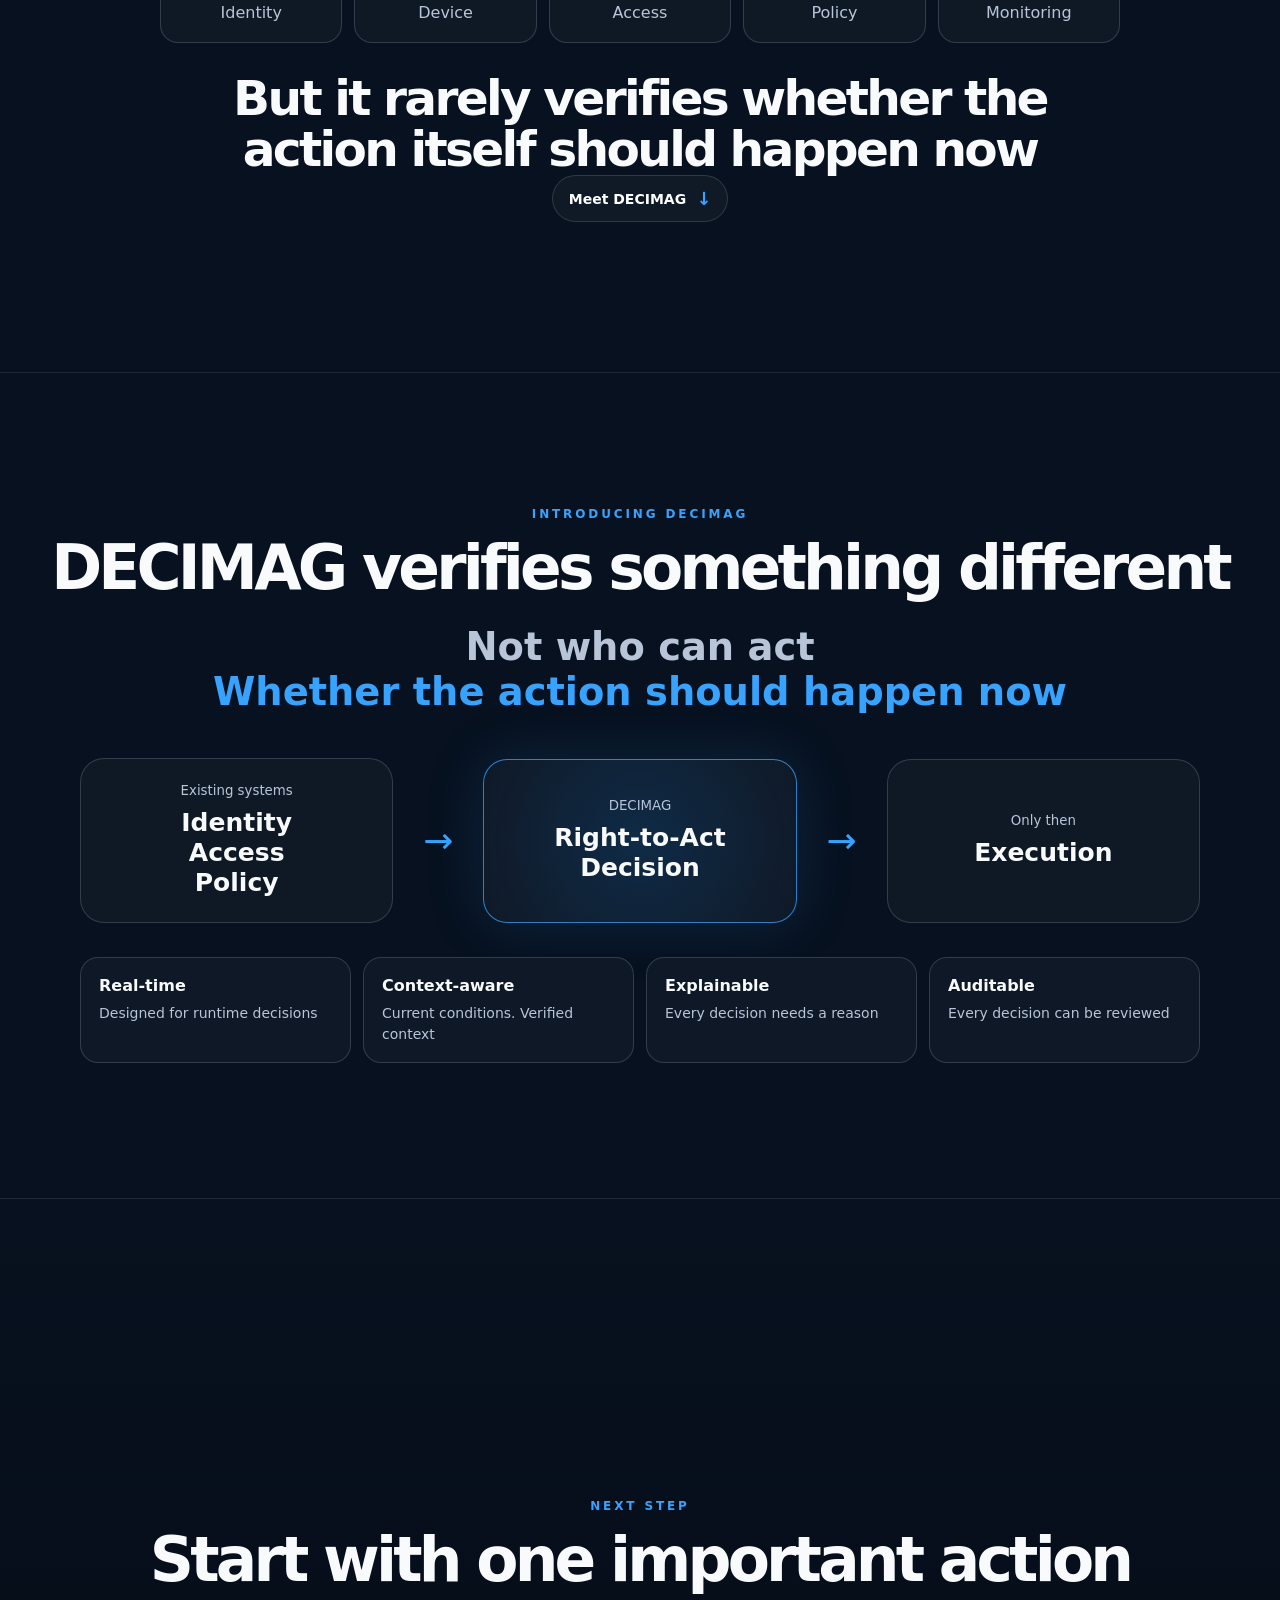
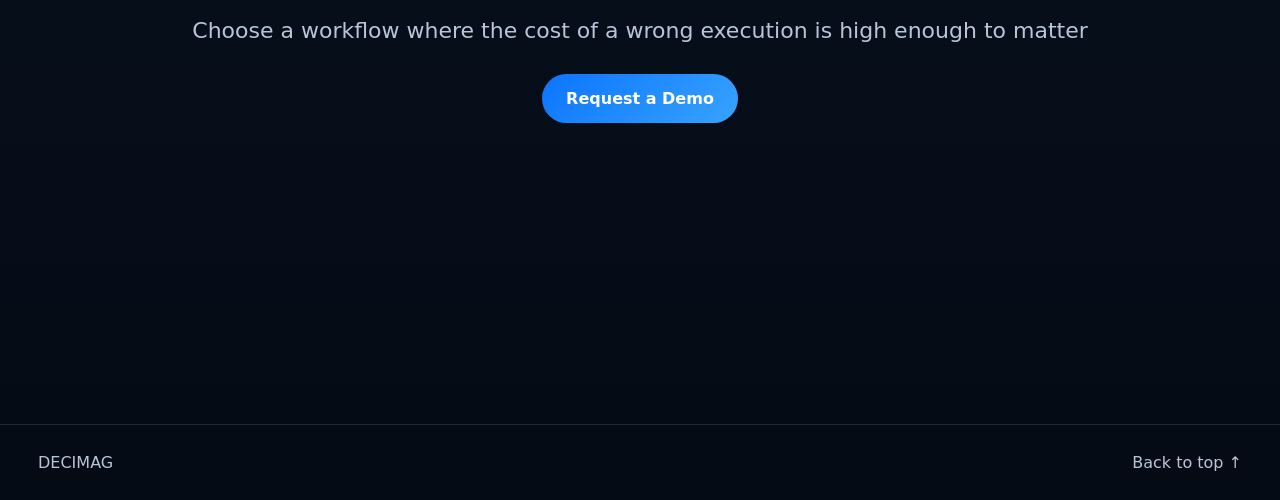
==== commit 41ffaab0: "Add files via upload" ====
--- a/index.html
+++ b/index.html
@@ -9,7 +9,7 @@
 </head>
 <body>
 <header class="site-header">
-  <a class="brand" href="index.html" aria-label="DECIMAG home">DECIMAG</a>
+  <a class="brand" href="#home">DECIMAG</a>
   <button class="menu-button" type="button" aria-label="Open navigation">Menu</button>
   <nav class="site-nav" aria-label="Primary navigation">
     <a href="#home">Home</a>
@@ -23,178 +23,146 @@
 </header>
 
 <main>
-  <section class="hero chapter" id="home">
-    <div class="world-glow" aria-hidden="true"></div>
-    <div class="chapter-inner hero-inner">
-      <p class="eyebrow">Digital execution changed</p>
-      <h1>
-        <span>Most digital actions are harmless</span>
-        <span>Some create expensive mistakes</span>
-        <span>A few change everything</span>
-      </h1>
-      <a class="scroll-cue" href="#incidents">See the pattern <span>↓</span></a>
+<section class="hero chapter" id="home">
+  <div class="world-glow"></div>
+  <div class="hero-inner">
+    <p class="eyebrow">Digital execution changed</p>
+    <h1>
+      <span>Most digital actions are harmless</span>
+      <span>Some create expensive mistakes</span>
+      <span>A few change everything</span>
+    </h1>
+    <a class="scroll-cue" href="#incidents">See the pattern <span>↓</span></a>
+  </div>
+</section>
+
+<section class="news chapter" id="incidents">
+  <div class="news-inner">
+    <div class="news-top">
+      <div>
+        <p class="eyebrow">Recent digital incidents</p>
+        <h2>It happens every day</h2>
+      </div>
+      <p class="news-note">2026 examples where digital systems, AI tools or execution paths created new operational risk</p>
     </div>
-  </section>
 
-  <section class="incidents chapter" id="incidents">
-    <div class="chapter-inner wide">
-      <div class="section-head">
-        <div>
-          <p class="eyebrow">Curated incident feed</p>
-          <h2>It happens every day</h2>
-        </div>
-        <p class="section-note">Real-world events where digital actions created real consequences</p>
-      </div>
+    <div class="news-wall">
+      <a class="news-card main-card" href="https://www.timesofisrael.com/external-ai-tools-blocked-from-public-hospital-networks-over-cyber-safety-fears/" target="_blank" rel="noopener">
+        <div class="card-bar"><span>Healthcare</span><span>Jun 2026</span></div>
+        <h3>Public AI tools blocked on hospital networks</h3>
+        <p>Israel’s Health Ministry blocked external AI tools on public hospital organizational networks over patient privacy and cyber safety concerns</p>
+        <div class="card-foot"><span>Times of Israel</span><span>Access blocked</span></div>
+      </a>
 
-      <div class="incident-wall" aria-label="Real-world incident examples">
-        <article class="incident-card large">
-          <div class="incident-meta">
-            <span class="source">N12 / Times of Israel</span>
-            <span class="time">Published · 26 Jun 2026</span>
-          </div>
-          <h3>Public AI tools blocked on hospital networks</h3>
-          <p>External AI value became clear before safe organizational execution was solved</p>
-          <div class="incident-action">Action: tool access blocked</div>
-        </article>
+      <a class="news-card" href="https://home.ecri.org/blogs/ecri-news/misuse-of-ai-chatbots-tops-annual-list-of-health-technology-hazards" target="_blank" rel="noopener">
+        <div class="card-bar"><span>Healthcare</span><span>Jan 2026</span></div>
+        <h3>AI chatbots top health technology hazards list</h3>
+        <p>ECRI named misuse of AI chatbots as the leading health technology hazard for 2026</p>
+        <div class="card-foot"><span>ECRI</span><span>Clinical risk</span></div>
+      </a>
 
-        <article class="incident-card">
-          <div class="incident-meta">
-            <span class="source">SEC</span>
-            <span class="time">Occurred · 1 Aug 2012</span>
-          </div>
-          <h3>Knight Capital trading system activated faulty orders</h3>
-          <p>Hundreds of millions in losses followed a production execution failure</p>
-          <div class="incident-action">Action: trades executed</div>
-        </article>
+      <a class="news-card" href="https://www.reuters.com/legal/litigation/hackers-pushing-innovation-ai-enabled-hacking-operations-google-says-2026-05-11/" target="_blank" rel="noopener">
+        <div class="card-bar"><span>AI Security</span><span>May 2026</span></div>
+        <h3>AI-enabled hacking operations accelerate</h3>
+        <p>Google reported attackers using AI to identify and exploit previously unknown weaknesses</p>
+        <div class="card-foot"><span>Reuters</span><span>Attack path</span></div>
+      </a>
 
-        <article class="incident-card">
-          <div class="incident-meta">
-            <span class="source">Hawaii EMA / FCC</span>
-            <span class="time">Occurred · 13 Jan 2018</span>
-          </div>
-          <h3>False missile alert sent statewide</h3>
-          <p>A single alert action reached phones, radio and television</p>
-          <div class="incident-action">Action: alert broadcast</div>
-        </article>
+      <a class="news-card" href="https://labs.cloudsecurityalliance.org/research/csa-research-note-mcp-security-crisis-20260504-csa-styled/" target="_blank" rel="noopener">
+        <div class="card-bar"><span>AI Agents</span><span>May 2026</span></div>
+        <h3>MCP security crisis exposes agent infrastructure</h3>
+        <p>Cloud Security Alliance described MCP as a rapidly weaponized attack surface for AI agents connected to tools</p>
+        <div class="card-foot"><span>CSA</span><span>Tool execution</span></div>
+      </a>
 
-        <article class="incident-card large">
-          <div class="incident-meta">
-            <span class="source">UniSuper / Google Cloud</span>
-            <span class="time">Reported · May 2024</span>
-          </div>
-          <h3>Private cloud subscription deleted after misconfiguration</h3>
-          <p>Account deletion caused prolonged service disruption for a major pension fund</p>
-          <div class="incident-action">Action: cloud resource deleted</div>
-        </article>
+      <a class="news-card" href="https://labs.cloudsecurityalliance.org/wp-content/uploads/2026/06/CSA_research_note_agentjacking_mcp_sentry_injection_20260612-csa-styled.pdf" target="_blank" rel="noopener">
+        <div class="card-bar"><span>AI Agents</span><span>Jun 2026</span></div>
+        <h3>Agentjacking targets MCP-connected coding agents</h3>
+        <p>CSA published research on attacks that hijack AI coding agents through third-party integrations</p>
+        <div class="card-foot"><span>CSA</span><span>Agent scope</span></div>
+      </a>
 
-        <article class="incident-card">
-          <div class="incident-meta">
-            <span class="source">AHA / OFR</span>
-            <span class="time">Reported · Feb 2024</span>
-          </div>
-          <h3>Change Healthcare outage disrupted care operations</h3>
-          <p>Claims, eligibility and payment workflows were interrupted at national scale</p>
-          <div class="incident-action">Action: critical systems unavailable</div>
-        </article>
+      <a class="news-card" href="https://www.reuters.com/legal/government/google-says-shinyhunters-hackers-targeting-education-sector-via-oracle-exploit-2026-06-11/" target="_blank" rel="noopener">
+        <div class="card-bar"><span>Enterprise</span><span>Jun 2026</span></div>
+        <h3>Zero-day campaign targets enterprise systems</h3>
+        <p>Google reported ShinyHunters targeting organizations through an Oracle PeopleSoft exploit</p>
+        <div class="card-foot"><span>Reuters</span><span>Admin commands</span></div>
+      </a>
+    </div>
 
-        <article class="incident-card">
-          <div class="incident-meta">
-            <span class="source">MGM / SEC</span>
-            <span class="time">Reported · Sep 2023</span>
-          </div>
-          <h3>MGM shut down systems after cybersecurity issue</h3>
-          <p>Digital operations across hotel and casino systems were disrupted</p>
-          <div class="incident-action">Action: systems shut down</div>
-        </article>
-      </div>
+    <a class="next-cue" href="#pattern">What connects them? <span>↓</span></a>
+  </div>
+</section>
 
-      <a class="next-cue" href="#pattern">What connects them? <span>↓</span></a>
+<section class="pattern chapter light" id="pattern">
+  <div class="chapter-inner centered">
+    <p class="eyebrow blue">The common pattern</p>
+    <h2>Different incidents<br><span>same execution problem</span></h2>
+    <p class="pattern-subtitle">Each case becomes serious when a digital action changes something in the real world</p>
+    <div class="action-cloud">
+      <span>Block access</span>
+      <span>Execute command</span>
+      <span>Call tool</span>
+      <span>Exploit path</span>
+      <span>Run agent</span>
+      <span>Change system</span>
     </div>
-  </section>
+    <p class="pattern-bottom">Different industries. Different technologies. One question before execution.</p>
+    <a class="next-cue dark subtle" href="#gap">What is missing? <span>↓</span></a>
+  </div>
+</section>
 
-  <section class="pattern chapter light" id="pattern">
-    <div class="chapter-inner centered">
-      <p class="eyebrow blue">The common pattern</p>
-      <h2>Different incidents<br><span>same execution problem</span></h2>
-      <p class="pattern-subtitle">Each case ends with a digital action that changed something in the real world</p>
-      <div class="action-cloud">
-        <span>Move money</span>
-        <span>Execute trades</span>
-        <span>Broadcast alert</span>
-        <span>Delete cloud resource</span>
-        <span>Block access</span>
-        <span>Stop system</span>
-      </div>
-      <p class="pattern-bottom">Different industries. Different technologies. One question before execution.</p>
-      <a class="next-cue dark subtle" href="#gap">What is missing? <span>↓</span></a>
+<section class="gap chapter" id="gap">
+  <div class="chapter-inner centered">
+    <p class="eyebrow">What happens today</p>
+    <h2>Today's digital stack verifies almost everything before execution</h2>
+    <div class="verification-grid">
+      <div><b>✓</b><span>Identity</span></div>
+      <div><b>✓</b><span>Device</span></div>
+      <div><b>✓</b><span>Access</span></div>
+      <div><b>✓</b><span>Policy</span></div>
+      <div><b>✓</b><span>Monitoring</span></div>
     </div>
-  </section>
+    <h3>But it rarely verifies whether the action itself should happen now</h3>
+    <a class="next-cue" href="#decimag">Meet DECIMAG <span>↓</span></a>
+  </div>
+</section>
 
-  <section class="gap chapter" id="gap">
-    <div class="chapter-inner centered">
-      <p class="eyebrow">What happens today</p>
-      <h2>Today's digital stack verifies almost everything before execution</h2>
+<section class="decimag chapter" id="decimag">
+  <div class="chapter-inner centered">
+    <p class="eyebrow">Introducing DECIMAG</p>
+    <h2>DECIMAG verifies something different</h2>
+    <p class="big-subtitle">Not who can act<br><span>Whether the action should happen now</span></p>
+    <div class="decision-flow">
+      <div class="flow-box"><small>Existing systems</small><strong>Identity<br>Access<br>Policy</strong></div>
+      <div class="flow-arrow">→</div>
+      <div class="flow-box active"><small>DECIMAG</small><strong>Right-to-Act<br>Decision</strong></div>
+      <div class="flow-arrow">→</div>
+      <div class="flow-box"><small>Only then</small><strong>Execution</strong></div>
+    </div>
+    <div class="principles-row">
+      <div><b>Real-time</b><span>Designed for runtime decisions</span></div>
+      <div><b>Context-aware</b><span>Current conditions. Verified context</span></div>
+      <div><b>Explainable</b><span>Every decision needs a reason</span></div>
+      <div><b>Auditable</b><span>Every decision can be reviewed</span></div>
+    </div>
+  </div>
+</section>
 
-      <div class="verification-grid">
-        <div><b>✓</b><span>Identity</span></div>
-        <div><b>✓</b><span>Device</span></div>
-        <div><b>✓</b><span>Access</span></div>
-        <div><b>✓</b><span>Policy</span></div>
-        <div><b>✓</b><span>Monitoring</span></div>
-      </div>
-
-      <h3>But it rarely verifies whether the action itself should happen now</h3>
-      <a class="next-cue" href="#decimag">Meet DECIMAG <span>↓</span></a>
-    </div>
-  </section>
-
-  <section class="decimag chapter" id="decimag">
-    <div class="chapter-inner centered">
-      <p class="eyebrow">Introducing DECIMAG</p>
-      <h2>DECIMAG verifies something different</h2>
-      <p class="big-subtitle">Not who can act<br><span>Whether the action should happen now</span></p>
-
-      <div class="decision-flow">
-        <div class="flow-box">
-          <small>Existing systems</small>
-          <strong>Identity<br>Access<br>Policy</strong>
-        </div>
-        <div class="flow-arrow">→</div>
-        <div class="flow-box active">
-          <small>DECIMAG</small>
-          <strong>Right-to-Act<br>Decision</strong>
-        </div>
-        <div class="flow-arrow">→</div>
-        <div class="flow-box">
-          <small>Only then</small>
-          <strong>Execution</strong>
-        </div>
-      </div>
-
-      <div class="principles-row">
-        <div><b>Real-time</b><span>Designed for runtime decisions</span></div>
-        <div><b>Context-aware</b><span>Current conditions, verified context</span></div>
-        <div><b>Explainable</b><span>Every decision needs a reason</span></div>
-        <div><b>Auditable</b><span>Every decision can be reviewed</span></div>
-      </div>
-    </div>
-  </section>
-
-  <section class="demo chapter" id="demo">
-    <div class="chapter-inner centered">
-      <p class="eyebrow">Next step</p>
-      <h2>See how DECIMAG evaluates an important action before execution</h2>
-      <p class="demo-sub">Start with one workflow, one action, one pilot</p>
-      <a class="primary-button" href="mailto:lavi.gadi@gmail.com?subject=DECIMAG%20Demo%20Request">Request a Demo</a>
-    </div>
-  </section>
+<section class="demo chapter" id="demo">
+  <div class="chapter-inner centered">
+    <p class="eyebrow">Next step</p>
+    <h2>Start with one important action</h2>
+    <p class="demo-sub">Choose a workflow where the cost of a wrong execution is high enough to matter</p>
+    <a class="primary-button" href="mailto:lavi.gadi@gmail.com?subject=DECIMAG%20Demo%20Request">Request a Demo</a>
+  </div>
+</section>
 </main>
 
 <footer class="site-footer">
   <span>DECIMAG</span>
-  <span>Right-to-Act before execution</span>
+  <a href="#home">Back to top ↑</a>
 </footer>
-
 <script src="main.js"></script>
 </body>
 </html>
--- a/styles.css
+++ b/styles.css
@@ -1,655 +1,43 @@
- :root{
-  --bg:#07111f;
-  --bg-deep:#050b15;
-  --panel:#0d1a2d;
-  --panel-soft:#12213a;
-  --line:rgba(148,163,184,.26);
-  --line-soft:rgba(148,163,184,.16);
-  --text:#f8fafc;
-  --muted:#b8c5d8;
-  --blue:#38a3ff;
-  --blue-deep:#0b74ff;
-  --green:#22c55e;
-  --red:#ef4444;
+:root{
+  --bg:#07111f;--deep:#050b15;--panel:#0d1a2d;--line:rgba(148,163,184,.26);
+  --text:#f8fafc;--muted:#b8c5d8;--blue:#38a3ff;--blue2:#0b74ff;--green:#22c55e
 }
 *{box-sizing:border-box}
 html{scroll-behavior:smooth}
-section{scroll-margin-top:84px}
-body{
-  margin:0;
-  font-family:Inter,ui-sans-serif,system-ui,-apple-system,BlinkMacSystemFont,"Segoe UI",sans-serif;
-  color:var(--text);
-  background:var(--bg);
-}
-body::before{
-  content:"";
-  position:fixed;
-  inset:0;
-  pointer-events:none;
-  z-index:-1;
-  background:
-    radial-gradient(circle at 48% -14%,rgba(56,163,255,.18),transparent 34rem),
-    radial-gradient(circle at 92% 14%,rgba(11,116,255,.12),transparent 28rem),
-    linear-gradient(180deg,#07111f 0%,#081426 44%,#050b15 100%);
-}
-a{color:inherit;text-decoration:none}
-.site-header{
-  position:sticky;
-  top:0;
-  z-index:50;
-  height:74px;
-  padding:0 36px;
-  display:flex;
-  align-items:center;
-  justify-content:space-between;
-  background:rgba(7,17,31,.84);
-  backdrop-filter:blur(18px);
-  border-bottom:1px solid var(--line);
-}
+section{scroll-margin-top:86px}
+body{margin:0;font-family:Inter,ui-sans-serif,system-ui,-apple-system,BlinkMacSystemFont,"Segoe UI",sans-serif;background:var(--bg);color:var(--text)}
+body:before{content:"";position:fixed;inset:0;z-index:-1;pointer-events:none;background:radial-gradient(circle at 50% -14%,rgba(56,163,255,.18),transparent 34rem),linear-gradient(180deg,#07111f 0%,#081426 42%,#050b15 100%)}
+a{text-decoration:none;color:inherit}
+.site-header{position:sticky;top:0;z-index:50;height:74px;padding:0 36px;display:flex;align-items:center;justify-content:space-between;background:rgba(7,17,31,.86);backdrop-filter:blur(18px);border-bottom:1px solid var(--line)}
 .brand{font-weight:900;letter-spacing:.25em;font-size:16px}
-.site-nav{display:flex;align-items:center;gap:26px;color:var(--muted);font-size:14px}
-.site-nav a:hover{color:white}
-.nav-cta{
-  color:white;
-  border:1px solid rgba(56,163,255,.75);
-  background:rgba(56,163,255,.11);
-  border-radius:999px;
-  padding:10px 16px;
-}
+.site-nav{display:flex;align-items:center;gap:22px;color:var(--muted);font-size:14px}
+.site-nav a:hover{color:#fff}.nav-cta{border:1px solid rgba(56,163,255,.75);border-radius:999px;padding:10px 16px;color:#fff;background:rgba(56,163,255,.10)}
 .menu-button{display:none}
-.chapter{
-  min-height:calc(100vh - 74px);
-  display:flex;
-  align-items:center;
-  justify-content:center;
-  padding:74px 38px;
-  border-bottom:1px solid var(--line-soft);
-}
-.chapter-inner{width:100%;max-width:1180px;margin:0 auto}
-.chapter-inner.wide{max-width:1480px}
-.chapter-inner.narrow{max-width:820px}
-.chapter-inner.centered{text-align:center}
-.eyebrow{
-  margin:0 0 16px;
-  font-size:12px;
-  font-weight:900;
-  letter-spacing:.24em;
-  text-transform:uppercase;
-  color:var(--blue);
-}
-.eyebrow.blue{color:var(--blue-deep)}
+.chapter{min-height:calc(100vh - 74px);display:flex;align-items:center;justify-content:center;padding:72px 38px;border-bottom:1px solid rgba(148,163,184,.16)}
+.chapter-inner{width:100%;max-width:1180px;margin:0 auto}.wide{max-width:1480px}.narrow{max-width:820px}.centered{text-align:center}
+.eyebrow{margin:0 0 16px;font-size:12px;font-weight:900;letter-spacing:.24em;text-transform:uppercase;color:var(--blue)}.blue{color:var(--blue2)}
 h1,h2,h3,p{margin-top:0}
-.hero{
-  position:relative;
-  overflow:hidden;
-  text-align:center;
-}
-.world-glow{
-  position:absolute;
-  left:-10%;
-  right:-10%;
-  bottom:-28%;
-  height:48vh;
-  border-radius:50% 50% 0 0/100% 100% 0 0;
-  background:
-    radial-gradient(ellipse at center,rgba(56,163,255,.32) 0%,rgba(56,163,255,.13) 36%,transparent 66%),
-    radial-gradient(ellipse at center,#0d2845 0%,#09192e 46%,transparent 70%);
-  box-shadow:0 -36px 120px rgba(56,163,255,.16);
-  opacity:.74;
-}
-.hero-inner{position:relative;z-index:2}
-.hero h1{
-  margin:0 auto 28px;
-  max-width:1040px;
-  font-size:clamp(42px,7vw,92px);
-  line-height:.98;
-  letter-spacing:-.07em;
-  font-weight:900;
-}
-.hero h1 span{display:block}
-.hero h1 span:nth-child(2){color:#dbeafe}
-.hero h1 span:nth-child(3){color:var(--blue)}
-.scroll-cue,.next-cue{
-  display:inline-flex;
-  align-items:center;
-  gap:10px;
-  color:white;
-  opacity:.92;
-  border:1px solid rgba(255,255,255,.12);
-  background:rgba(255,255,255,.045);
-  border-radius:999px;
-  padding:12px 16px;
-  font-size:14px;
-  font-weight:750;
-}
-.scroll-cue span,.next-cue span{color:var(--blue);font-size:18px}
-.next-cue{
-  margin:28px auto 0;
-}
-.next-cue.dark{color:#0f172a;border-color:rgba(15,23,42,.16);background:white}
-.incidents{
-  align-items:flex-start;
-  padding-top:56px;
-  background:linear-gradient(180deg,rgba(8,19,35,.94),rgba(6,14,26,.98));
-}
-.section-head{
-  display:flex;
-  align-items:flex-end;
-  justify-content:space-between;
-  gap:24px;
-  margin-bottom:22px;
-}
-.section-head h2{
-  margin:0;
-  font-size:clamp(36px,5vw,72px);
-  line-height:1;
-  letter-spacing:-.06em;
-}
-.section-note{
-  max-width:520px;
-  color:var(--muted);
-  font-size:17px;
-  line-height:1.45;
-}
-.incident-wall{
-  display:grid;
-  grid-template-columns:repeat(4,minmax(0,1fr));
-  gap:14px;
-}
-.incident-card{
-  min-height:236px;
-  padding:18px;
-  border:1px solid var(--line);
-  border-radius:18px;
-  background:
-    radial-gradient(circle at 88% 28%,rgba(56,163,255,.12),transparent 40%),
-    linear-gradient(180deg,rgba(18,33,58,.78),rgba(6,13,25,.94));
-  box-shadow:0 18px 60px rgba(0,0,0,.22);
-  display:flex;
-  flex-direction:column;
-}
-.incident-card.large{grid-column:span 2}
-.incident-meta{
-  display:flex;
-  justify-content:space-between;
-  gap:12px;
-  color:#8ea3bd;
-  font-size:12px;
-  line-height:1.25;
-  margin-bottom:18px;
-}
-.source{
-  color:#fff;
-  font-weight:850;
-  min-width:0;
-  overflow-wrap:anywhere;
-}
-.time{
-  white-space:normal;
-  text-align:right;
-  flex:0 0 auto;
-}
-.incident-card h3{
-  margin:0 0 14px;
-  font-size:clamp(20px,2vw,27px);
-  line-height:1.13;
-  letter-spacing:-.035em;
-}
-.incident-card p{
-  color:#dce8f7;
-  line-height:1.45;
-  margin:0 0 18px;
-}
-.incident-action{
-  margin-top:auto;
-  color:var(--blue);
-  font-weight:850;
-  font-size:14px;
-}
-.light{
-  color:#0f172a;
-  background:#f8fafc;
-}
-.pattern h2,.gap h2,.decimag h2,.demo h2,.ask-hero h1,.qa-section h2{
-  font-size:clamp(40px,5.8vw,78px);
-  line-height:1;
-  letter-spacing:-.065em;
-  margin:0 auto 28px;
-}
-.pattern h2 span{color:var(--blue-deep)}
-.action-cloud{
-  display:flex;
-  flex-wrap:wrap;
-  justify-content:center;
-  gap:10px;
-  max-width:940px;
-  margin:36px auto 0;
-}
-.action-cloud span{
-  border:1px solid rgba(11,116,255,.18);
-  background:white;
-  color:#0f172a;
-  border-radius:999px;
-  padding:12px 18px;
-  font-weight:850;
-  box-shadow:0 14px 40px rgba(15,23,42,.08);
-}
-.verification-grid{
-  display:grid;
-  grid-template-columns:repeat(5,1fr);
-  gap:12px;
-  margin:34px auto;
-  max-width:960px;
-}
-.verification-grid div{
-  border:1px solid var(--line);
-  border-radius:18px;
-  background:rgba(255,255,255,.035);
-  padding:20px 12px;
-}
-.verification-grid b{
-  display:block;
-  color:var(--green);
-  font-size:26px;
-  margin-bottom:8px;
-}
-.verification-grid span{color:var(--muted)}
-.gap h3{
-  max-width:860px;
-  margin:0 auto;
-  font-size:clamp(32px,4.6vw,60px);
-  line-height:1.05;
-  letter-spacing:-.055em;
-}
-.big-subtitle{
-  color:var(--muted);
-  font-size:clamp(24px,3vw,42px);
-  line-height:1.18;
-  font-weight:850;
-  margin:0 0 44px;
-}
-.big-subtitle span{color:var(--blue)}
-.decision-flow{
-  display:grid;
-  grid-template-columns:1fr 70px 1fr 70px 1fr;
-  align-items:center;
-  gap:10px;
-  max-width:1120px;
-  margin:0 auto;
-}
-.flow-box{
-  min-height:164px;
-  border:1px solid var(--line);
-  border-radius:24px;
-  background:rgba(255,255,255,.035);
-  padding:24px;
-  display:flex;
-  flex-direction:column;
-  justify-content:center;
-}
-.flow-box small{display:block;color:var(--muted);margin-bottom:10px}
-.flow-box strong{font-size:25px;line-height:1.2;letter-spacing:-.03em}
-.flow-box.active{
-  border-color:rgba(56,163,255,.75);
-  background:radial-gradient(circle at center,rgba(56,163,255,.18),rgba(255,255,255,.035));
-  box-shadow:0 0 60px rgba(56,163,255,.15);
-}
-.flow-arrow{color:var(--blue);font-size:36px}
-.principles-row{
-  display:grid;
-  grid-template-columns:repeat(4,1fr);
-  gap:12px;
-  margin:34px auto 0;
-  max-width:1120px;
-}
-.principles-row div{
-  border:1px solid var(--line);
-  background:rgba(255,255,255,.03);
-  border-radius:18px;
-  padding:18px;
-  text-align:left;
-}
-.principles-row b{display:block;margin-bottom:8px}
-.principles-row span{color:var(--muted);font-size:14px;line-height:1.4}
-.demo{
-  background:linear-gradient(180deg,#07111f,#050b15);
-}
-.demo-sub,.ask-intro{
-  color:var(--muted);
-  font-size:22px;
-  line-height:1.35;
-  margin-bottom:28px;
-}
-.primary-button{
-  display:inline-flex;
-  border-radius:999px;
-  padding:15px 24px;
-  color:white;
-  background:linear-gradient(135deg,var(--blue-deep),var(--blue));
-  font-weight:900;
-}
-.site-footer{
-  padding:28px 38px;
-  display:flex;
-  justify-content:space-between;
-  gap:16px;
-  color:var(--muted);
-  background:var(--bg-deep);
-}
-.ask-hero{
-  text-align:center;
-  min-height:60vh;
-}
-.ask-hero h1{
-  font-size:clamp(54px,8vw,108px);
-  line-height:.95;
-  letter-spacing:-.075em;
-  margin-bottom:24px;
-}
-.ask-topics{align-items:flex-start;min-height:auto}
-.topic-grid{
-  display:grid;
-  grid-template-columns:repeat(3,1fr);
-  gap:14px;
-}
-.topic-card{
-  min-height:200px;
-  border:1px solid var(--line);
-  background:linear-gradient(180deg,rgba(18,33,58,.72),rgba(9,18,33,.92));
-  border-radius:22px;
-  padding:22px;
-  display:flex;
-  flex-direction:column;
-}
-.topic-card span{color:var(--blue);font-weight:900;margin-bottom:30px}
-.topic-card strong{font-size:25px;margin-bottom:10px}
-.topic-card em{color:var(--muted);font-style:normal;line-height:1.45}
-.qa-section{
-  padding:70px 38px;
-  border-bottom:1px solid var(--line-soft);
-}
-.qa-section h2{
-  font-size:clamp(34px,5vw,62px);
-  text-align:left;
-}
-details{
-  border:1px solid var(--line);
-  background:rgba(255,255,255,.035);
-  border-radius:18px;
-  margin:12px 0;
-  padding:0;
-  overflow:hidden;
-}
-summary{
-  cursor:pointer;
-  padding:20px 22px;
-  font-weight:850;
-  font-size:19px;
-}
-details p{
-  margin:0;
-  color:var(--muted);
-  line-height:1.6;
-  padding:0 22px 22px;
-}
-@media(max-width:1050px){
-  .incident-wall{grid-template-columns:repeat(2,minmax(0,1fr))}
-}
-@media(max-width:820px){
-  .site-header{height:auto;min-height:66px;padding:16px 18px;align-items:flex-start}
-  .menu-button{
-    display:inline-flex;
-    border:1px solid rgba(56,163,255,.65);
-    color:white;
-    background:rgba(56,163,255,.10);
-    border-radius:999px;
-    padding:9px 14px;
-    font-weight:850;
-  }
-  .site-nav{
-    display:none;
-    position:absolute;
-    top:64px;
-    left:18px;
-    right:18px;
-    padding:12px;
-    border:1px solid var(--line);
-    border-radius:18px;
-    background:rgba(7,17,31,.96);
-    flex-direction:column;
-    align-items:stretch;
-    gap:4px;
-  }
-  .site-nav.open{display:flex}
-  .site-nav a{padding:12px;border-radius:12px}
-  .nav-cta{text-align:center}
-  .chapter{min-height:auto;padding:58px 20px}
-  .hero{min-height:78vh}
-  .hero h1{font-size:clamp(38px,13vw,64px)}
-  .section-head{display:block}
-  .incident-wall,.incident-card.large,.verification-grid,.decision-flow,.principles-row,.topic-grid{
-    grid-template-columns:1fr;
-  }
-  .incident-card.large{grid-column:auto}
-  .incident-card{min-height:auto}
-  .flow-arrow{transform:rotate(90deg);margin:6px 0}
-  .site-footer{flex-direction:column;text-align:center}
-  .qa-section{padding:54px 20px}
-}
-
-
-/* Sprint 1 fixes */
-.hero h1{
-  font-size:clamp(36px,5.7vw,76px);
-  max-width:1180px;
-}
-.incidents .section-head h2{
-  font-size:clamp(34px,4.2vw,58px);
-}
-.incident-card h3{
-  font-size:clamp(18px,1.65vw,23px);
-}
-.incident-card p{
-  font-size:14px;
-}
-.incident-meta{
-  align-items:flex-start;
-  margin-bottom:16px;
-}
-.incident-meta em{
-  display:block;
-  font-style:normal;
-  text-transform:uppercase;
-  letter-spacing:.12em;
-  font-size:9px;
-  color:#6f829b;
-  margin-bottom:4px;
-}
-.source,.time{
-  max-width:48%;
-  line-height:1.25;
-}
-.time{
-  color:#b8c5d8;
-}
-.pattern h2{
-  font-size:clamp(36px,5vw,66px);
-}
-.pattern-subtitle{
-  max-width:760px;
-  margin:0 auto 30px;
-  color:#475569;
-  font-size:20px;
-  line-height:1.45;
-}
-.pattern-bottom{
-  color:#334155;
-  font-weight:850;
-  margin:28px auto 0;
-}
-.next-cue.subtle{
-  color:#334155;
-  background:rgba(15,23,42,.035);
-  border-color:rgba(15,23,42,.12);
-  font-weight:700;
-}
-.gap h2{
-  font-size:clamp(34px,4.7vw,64px);
-  max-width:1120px;
-}
-.gap h3{
-  font-size:clamp(28px,3.8vw,50px);
-  max-width:1000px;
-}
-.qa-section .chapter-inner{
-  text-align:center;
-}
-.qa-section h2{
-  text-align:center;
-}
-details{
-  text-align:left;
-}
-summary{
-  font-weight:750;
-}
-.topic-card strong{
-  display:flex;
-  flex-direction:column;
-  gap:7px;
-}
-.topic-card small{
-  font-size:13px;
-  color:var(--blue);
-  font-weight:800;
-}
-.more-questions{
-  display:inline-flex;
-  margin:22px auto 0;
-  border:1px solid rgba(56,163,255,.45);
-  border-radius:999px;
-  padding:12px 18px;
-  color:var(--blue);
-  font-weight:850;
-}
-.site-nav .nav-cta[href^="mailto"]{
-  cursor:pointer;
-}
-@media(max-width:820px){
-  .hero h1{font-size:clamp(34px,11vw,56px)}
-  .source,.time{max-width:50%}
-}
-
-
-/* Clean sprint fixes */
-.site-nav{
-  gap:22px;
-}
-.hero{
-  min-height:calc(100vh - 74px);
-  padding-top:58px;
-  padding-bottom:48px;
-}
-.hero h1{
-  font-size:clamp(34px,4.95vw,68px);
-  line-height:1.06;
-  max-width:1280px;
-}
-.hero h1 span{
-  white-space:nowrap;
-}
-.hero h1 span:nth-child(2){
-  font-size:.94em;
-}
-.hero h1 span:nth-child(3){
-  font-size:.92em;
-}
-.world-glow{
-  bottom:-32%;
-  height:44vh;
-  opacity:.55;
-}
-.incidents{
-  min-height:auto;
-  padding-top:58px;
-  padding-bottom:64px;
-}
-.incident-wall{
-  grid-template-columns:repeat(3,minmax(0,1fr));
-  gap:14px;
-}
-.incident-card,
-.incident-card.large{
-  grid-column:auto;
-  min-height:220px;
-}
-.incident-card{
-  padding:16px;
-  background:
-    linear-gradient(180deg,rgba(18,33,58,.58),rgba(6,13,25,.94));
-}
-.incident-meta{
-  display:block;
-  margin-bottom:18px;
-}
-.incident-meta em{
-  display:none;
-}
-.source{
-  display:block;
-  max-width:none;
-  color:#ffffff;
-  font-size:12px;
-  line-height:1.3;
-  overflow-wrap:normal;
-}
-.time{
-  display:block;
-  max-width:none;
-  text-align:left;
-  white-space:normal;
-  color:#8ea3bd;
-  font-size:12px;
-  margin-top:4px;
-}
-.incident-card h3{
-  font-size:clamp(18px,1.55vw,22px);
-  line-height:1.16;
-  letter-spacing:-.025em;
-}
-.incident-card p{
-  color:#d6e4f5;
-}
-.next-cue{
-  color:#d6e4f5;
-  background:rgba(255,255,255,.035);
-  border-color:rgba(148,163,184,.22);
-  font-weight:650;
-}
-.pattern{
-  min-height:calc(100vh - 74px);
-}
-.pattern h2{
-  font-size:clamp(34px,4.8vw,62px);
-}
-.gap,.decimag{
-  min-height:calc(100vh - 74px);
-}
-.gap h2{
-  font-size:clamp(32px,4.2vw,56px);
-  max-width:980px;
-}
-.verification-grid{
-  margin-top:28px;
-  margin-bottom:28px;
-}
-@media(max-width:1180px){
-  .hero h1 span{
-    white-space:normal;
-  }
-}
-@media(max-width:980px){
-  .incident-wall{
-    grid-template-columns:1fr;
-  }
-}
+.hero{position:relative;overflow:hidden;text-align:center}.hero-inner{position:relative;z-index:2;width:100%;max-width:1280px;margin:0 auto}
+.world-glow{position:absolute;left:-10%;right:-10%;bottom:-34%;height:44vh;border-radius:50% 50% 0 0/100% 100% 0 0;background:radial-gradient(ellipse at center,rgba(56,163,255,.30),rgba(56,163,255,.10) 38%,transparent 68%),radial-gradient(ellipse at center,#0d2845,#09192e 48%,transparent 72%);opacity:.55}
+.hero h1{font-size:clamp(34px,4.9vw,68px);line-height:1.06;letter-spacing:-.066em;margin:0 auto 28px;font-weight:900}
+.hero h1 span{display:block;white-space:nowrap}.hero h1 span:nth-child(2){color:#dbeafe;font-size:.94em}.hero h1 span:nth-child(3){color:var(--blue);font-size:.92em}
+.scroll-cue,.next-cue{display:inline-flex;align-items:center;gap:10px;border:1px solid rgba(255,255,255,.13);background:rgba(255,255,255,.04);border-radius:999px;padding:12px 16px;font-size:14px;font-weight:750;color:#fff}.scroll-cue span,.next-cue span{color:var(--blue);font-size:18px}
+.news{align-items:flex-start;min-height:auto;padding-top:58px;padding-bottom:70px;background:linear-gradient(180deg,rgba(8,19,35,.94),rgba(6,14,26,.98))}
+.news-inner{width:100%;max-width:1480px;margin:0 auto}.news-top{display:flex;justify-content:space-between;gap:24px;align-items:flex-end;margin-bottom:22px}.news-top h2{font-size:clamp(34px,4.2vw,58px);line-height:1;letter-spacing:-.06em;margin:0}.news-note{max-width:530px;color:var(--muted);line-height:1.45;font-size:17px}
+.news-wall{display:grid;grid-template-columns:1.15fr 1fr 1fr;gap:14px}
+.news-card{min-height:220px;border:1px solid var(--line);border-radius:18px;background:linear-gradient(180deg,rgba(18,33,58,.58),rgba(6,13,25,.94));padding:18px;display:flex;flex-direction:column;box-shadow:0 18px 60px rgba(0,0,0,.18)}
+.main-card{grid-row:span 2}
+.card-bar{display:flex;justify-content:space-between;gap:12px;color:#8ea3bd;font-size:12px;margin-bottom:18px}.card-bar span:first-child{color:#fff;font-weight:850;text-transform:uppercase;letter-spacing:.08em}.card-bar span:last-child{text-align:right}
+.news-card h3{font-size:clamp(19px,1.7vw,25px);line-height:1.13;letter-spacing:-.035em;margin:0 0 14px}.news-card p{color:#d6e4f5;font-size:15px;line-height:1.45;margin:0 0 18px}.card-foot{margin-top:auto;display:flex;justify-content:space-between;gap:12px;color:var(--blue);font-weight:850;font-size:13px}.card-foot span:first-child{color:#fff}
+.news .next-cue{margin:28px auto 0;display:flex;width:max-content;color:#d6e4f5;background:rgba(255,255,255,.035);border-color:rgba(148,163,184,.22)}
+.light{background:#f8fafc;color:#0f172a}.pattern h2,.gap h2,.decimag h2,.demo h2,.ask-hero h1,.qa-section h2{font-size:clamp(34px,4.8vw,62px);line-height:1.02;letter-spacing:-.062em;margin:0 auto 24px}.pattern h2 span{color:var(--blue2)}
+.pattern-subtitle{max-width:760px;margin:0 auto 30px;color:#475569;font-size:20px;line-height:1.45}.action-cloud{display:flex;flex-wrap:wrap;justify-content:center;gap:10px;max-width:940px;margin:0 auto}.action-cloud span{border:1px solid rgba(11,116,255,.18);background:white;color:#0f172a;border-radius:999px;padding:12px 18px;font-weight:850;box-shadow:0 14px 40px rgba(15,23,42,.08)}.pattern-bottom{color:#334155;font-weight:850;margin:28px auto 0}.next-cue.dark{color:#334155;background:rgba(15,23,42,.035);border-color:rgba(15,23,42,.12);margin-top:28px}
+.gap h2{max-width:1000px}.verification-grid{display:grid;grid-template-columns:repeat(5,1fr);gap:12px;margin:30px auto;max-width:960px}.verification-grid div{border:1px solid var(--line);border-radius:18px;background:rgba(255,255,255,.035);padding:20px 12px}.verification-grid b{display:block;color:var(--green);font-size:26px;margin-bottom:8px}.verification-grid span{color:var(--muted)}.gap h3{max-width:980px;margin:0 auto;font-size:clamp(28px,3.8vw,50px);line-height:1.05;letter-spacing:-.055em}
+.big-subtitle{color:var(--muted);font-size:clamp(24px,3vw,42px);line-height:1.18;font-weight:850;margin:0 0 44px}.big-subtitle span{color:var(--blue)}.decision-flow{display:grid;grid-template-columns:1fr 70px 1fr 70px 1fr;align-items:center;gap:10px;max-width:1120px;margin:0 auto}.flow-box{min-height:164px;border:1px solid var(--line);border-radius:24px;background:rgba(255,255,255,.035);padding:24px;display:flex;flex-direction:column;justify-content:center}.flow-box small{color:var(--muted);margin-bottom:10px}.flow-box strong{font-size:25px;line-height:1.2}.flow-box.active{border-color:rgba(56,163,255,.75);background:radial-gradient(circle at center,rgba(56,163,255,.18),rgba(255,255,255,.035));box-shadow:0 0 60px rgba(56,163,255,.15)}.flow-arrow{color:var(--blue);font-size:36px}
+.principles-row{display:grid;grid-template-columns:repeat(4,1fr);gap:12px;margin:34px auto 0;max-width:1120px}.principles-row div{border:1px solid var(--line);background:rgba(255,255,255,.03);border-radius:18px;padding:18px;text-align:left}.principles-row b{display:block;margin-bottom:8px}.principles-row span{color:var(--muted);font-size:14px;line-height:1.4}
+.demo{background:linear-gradient(180deg,#07111f,#050b15)}.demo-sub,.ask-intro{color:var(--muted);font-size:22px;line-height:1.35;margin-bottom:28px}.primary-button{display:inline-flex;border-radius:999px;padding:15px 24px;color:white;background:linear-gradient(135deg,var(--blue2),var(--blue));font-weight:900}
+.site-footer{padding:28px 38px;display:flex;justify-content:space-between;gap:16px;color:var(--muted);background:var(--deep)}
+.ask-hero{min-height:60vh;text-align:center}.ask-hero h1{font-size:clamp(54px,8vw,108px);line-height:.95;letter-spacing:-.075em;margin-bottom:24px}.ask-topics{align-items:flex-start;min-height:auto}.topic-grid{display:grid;grid-template-columns:repeat(3,1fr);gap:14px}.topic-card{min-height:200px;border:1px solid var(--line);background:linear-gradient(180deg,rgba(18,33,58,.72),rgba(9,18,33,.92));border-radius:22px;padding:22px;display:flex;flex-direction:column}.topic-card span{color:var(--blue);font-weight:900;margin-bottom:30px}.topic-card strong{font-size:25px;margin-bottom:10px;display:flex;flex-direction:column;gap:7px}.topic-card small{font-size:13px;color:var(--blue);font-weight:800}.topic-card em{color:var(--muted);font-style:normal;line-height:1.45}
+.qa-section{padding:70px 38px;border-bottom:1px solid rgba(148,163,184,.16)}.qa-section h2{text-align:center}details{border:1px solid var(--line);background:rgba(255,255,255,.035);border-radius:18px;margin:12px 0;overflow:hidden;text-align:left}summary{cursor:pointer;padding:20px 22px;font-weight:750;font-size:19px}details p{margin:0;color:var(--muted);line-height:1.6;padding:0 22px 22px}.more-questions{display:inline-flex;margin:22px auto 0;border:1px solid rgba(56,163,255,.45);border-radius:999px;padding:12px 18px;color:var(--blue);font-weight:850}
+@media(max-width:1180px){.hero h1 span{white-space:normal}.news-wall{grid-template-columns:1fr 1fr}.main-card{grid-row:auto}}
+@media(max-width:820px){.site-header{height:auto;min-height:66px;padding:16px 18px}.menu-button{display:inline-flex;border:1px solid rgba(56,163,255,.65);color:white;background:rgba(56,163,255,.10);border-radius:999px;padding:9px 14px;font-weight:850}.site-nav{display:none;position:absolute;top:64px;left:18px;right:18px;padding:12px;border:1px solid var(--line);border-radius:18px;background:rgba(7,17,31,.96);flex-direction:column;align-items:stretch;gap:4px}.site-nav.open{display:flex}.site-nav a{padding:12px}.chapter{min-height:auto;padding:58px 20px}.hero{min-height:78vh}.hero h1{font-size:clamp(34px,11vw,56px)}.news-wall,.verification-grid,.decision-flow,.principles-row,.topic-grid{grid-template-columns:1fr}.flow-arrow{transform:rotate(90deg);margin:6px 0}.site-footer{flex-direction:column;text-align:center}.qa-section{padding:54px 20px}}
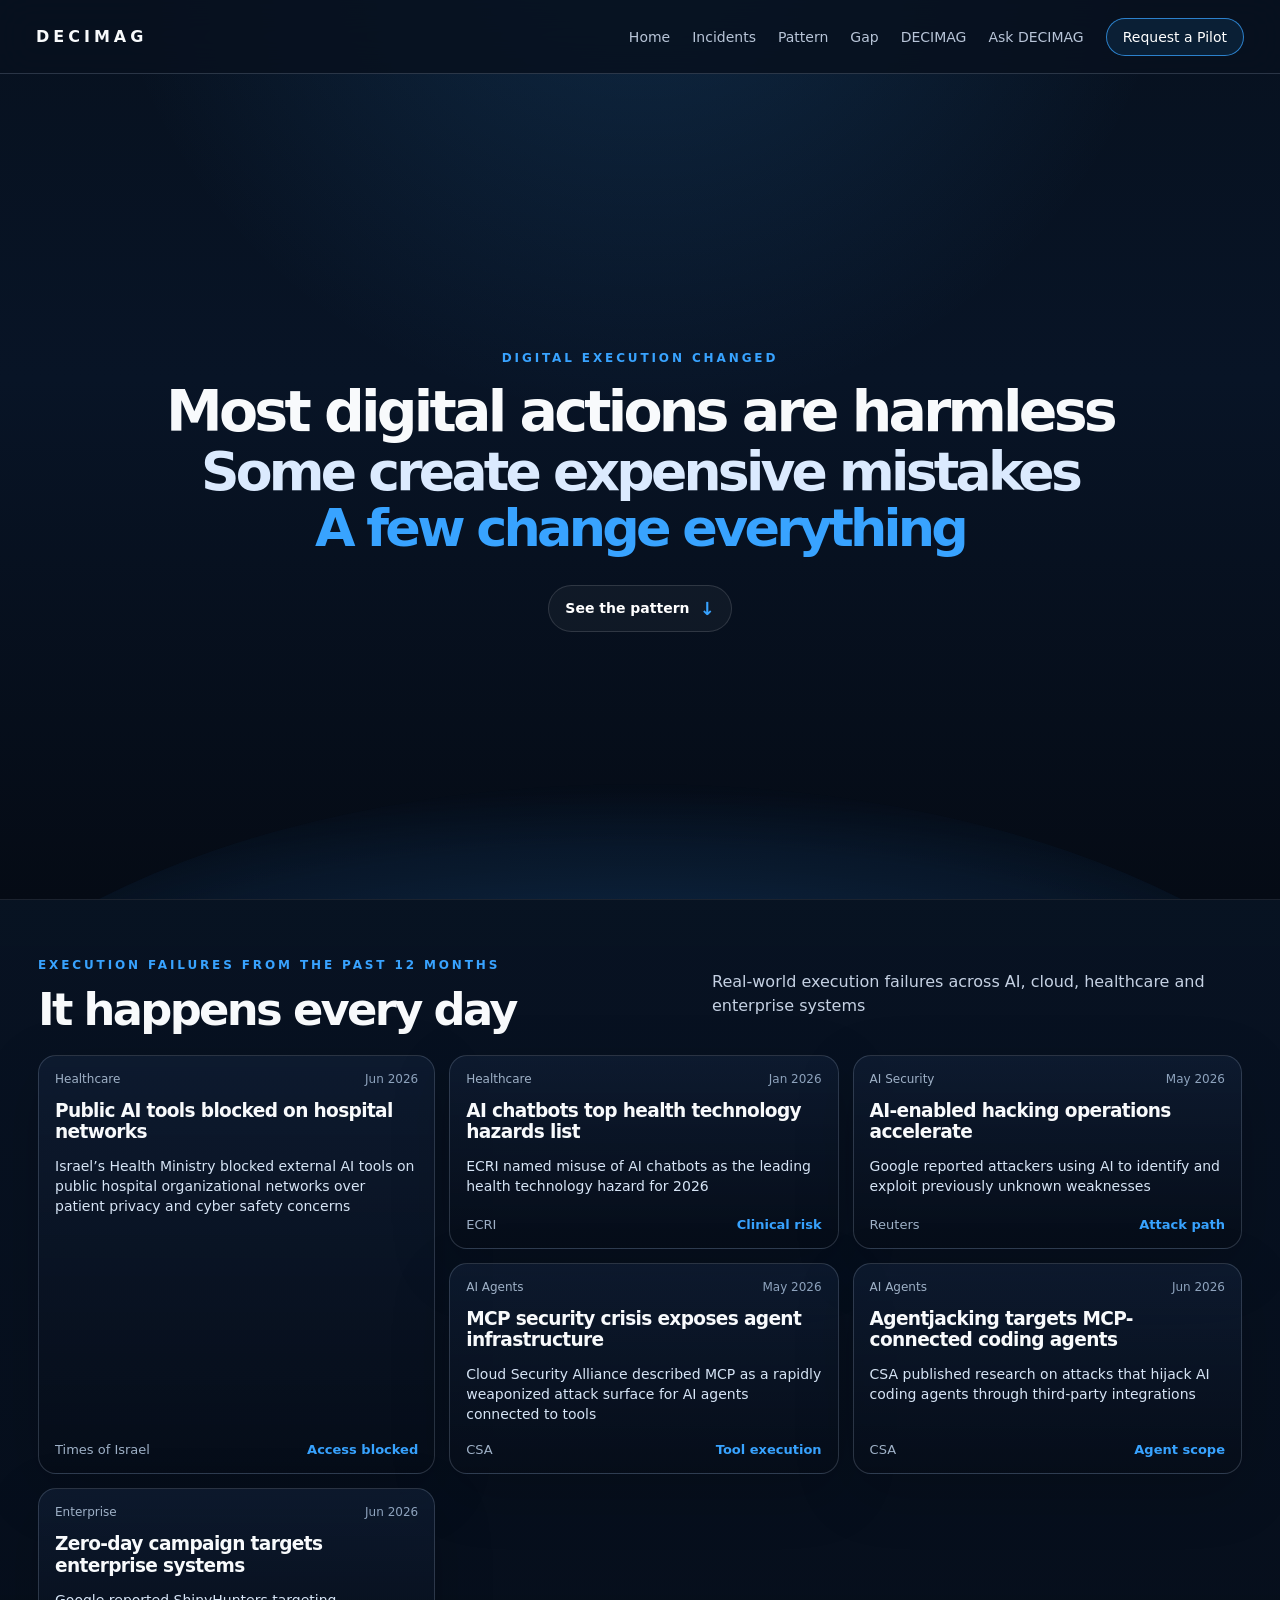
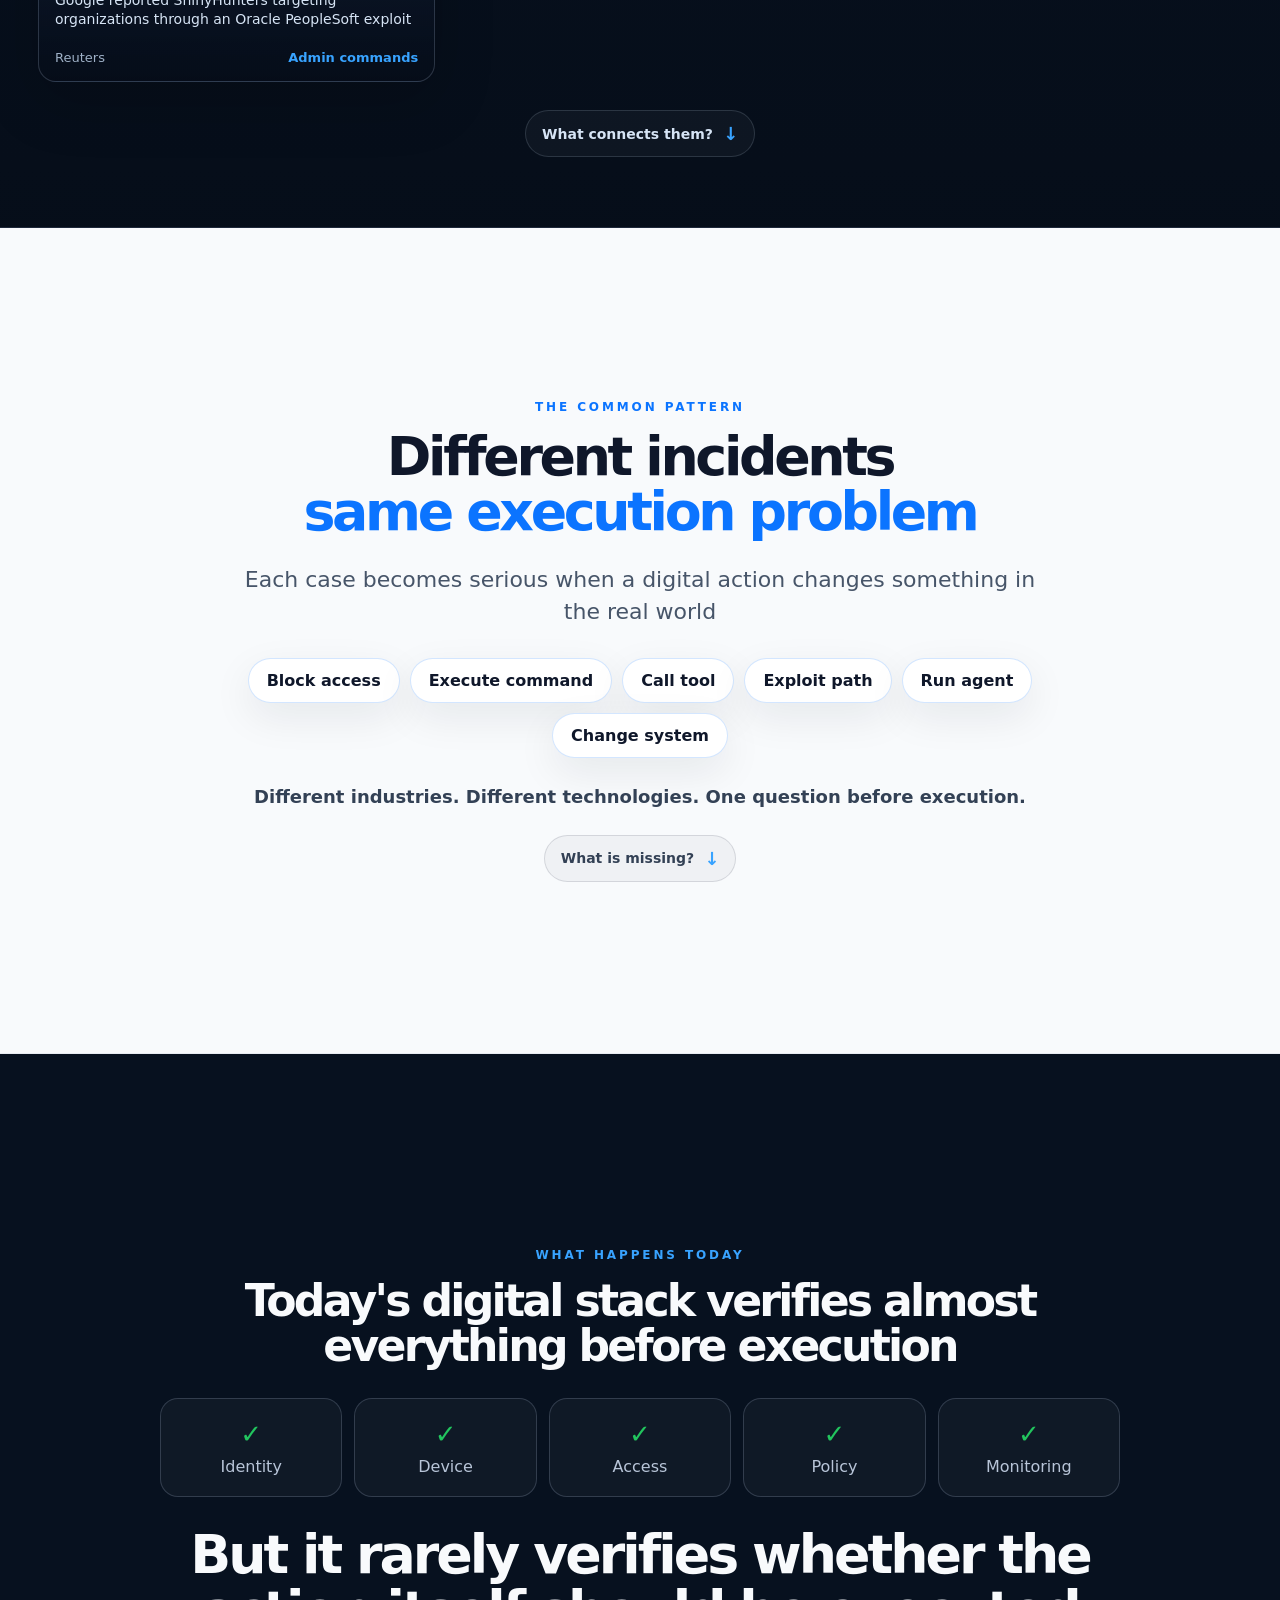
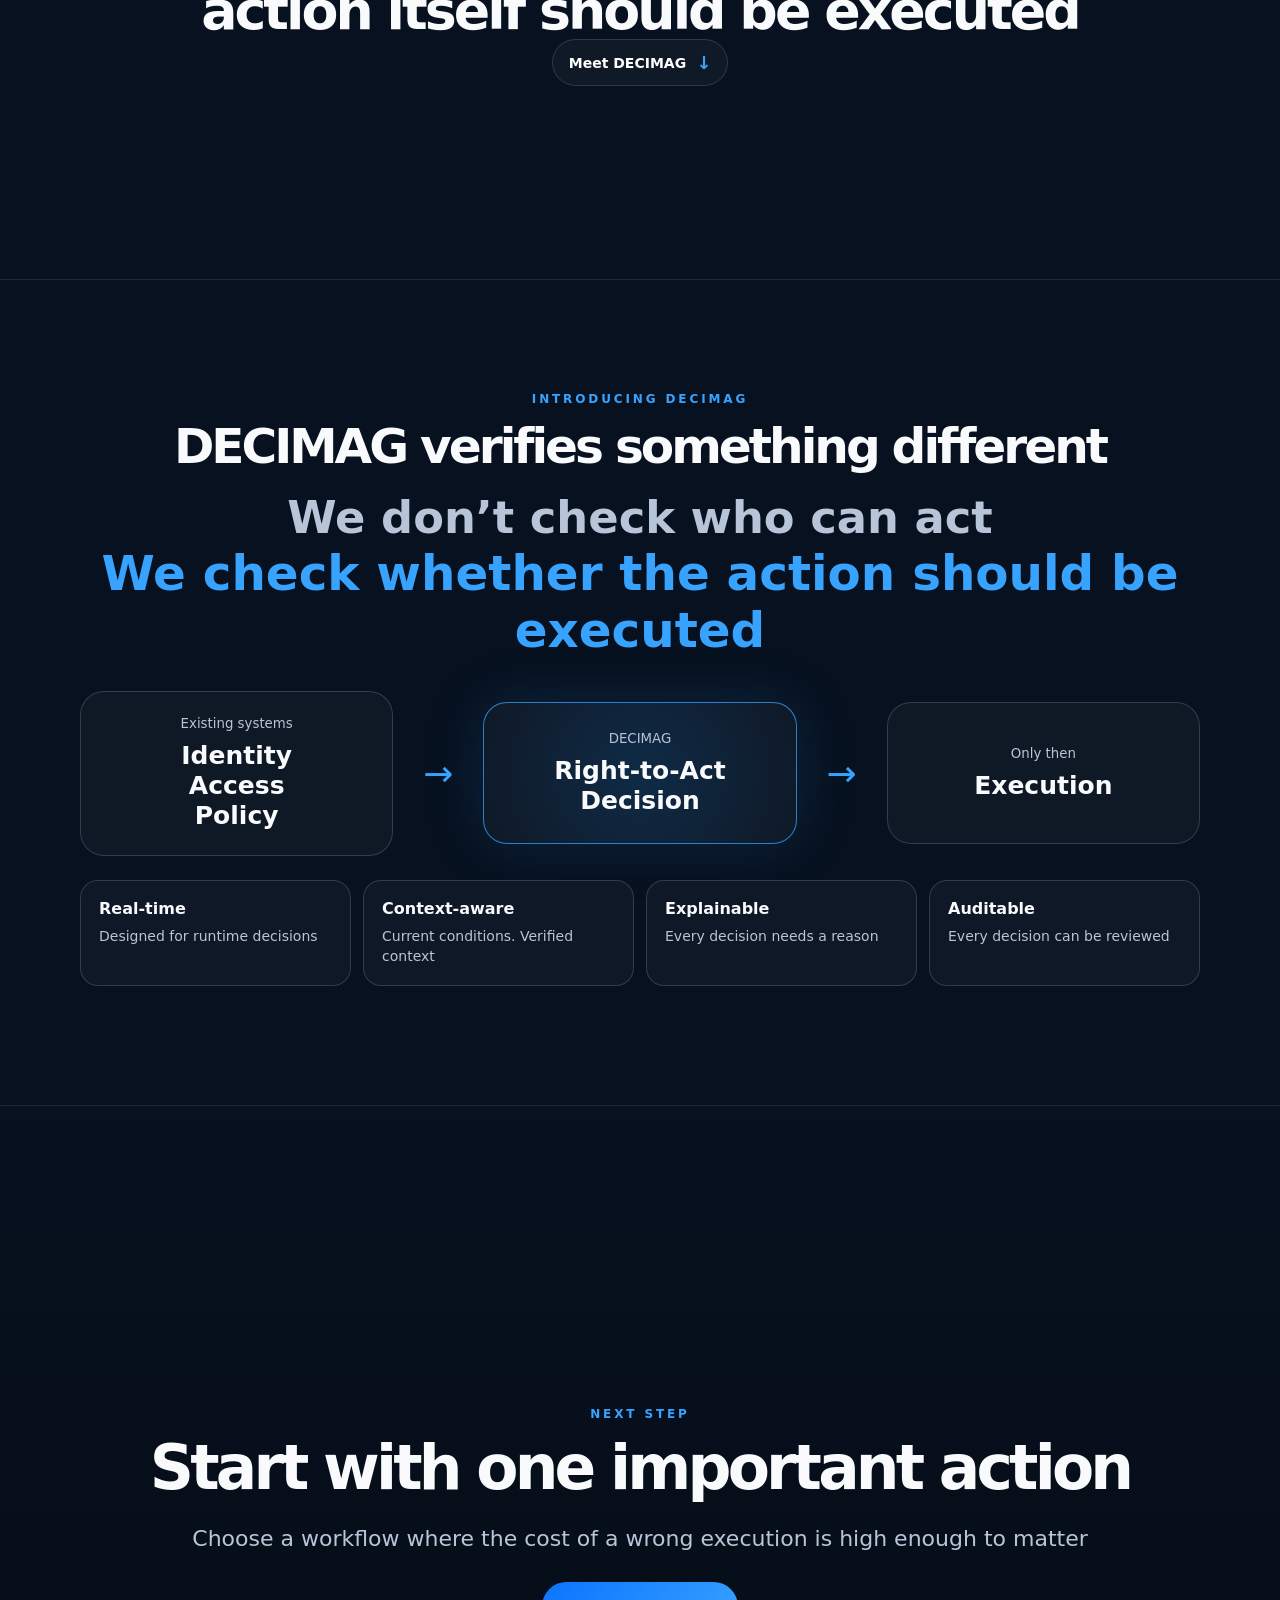
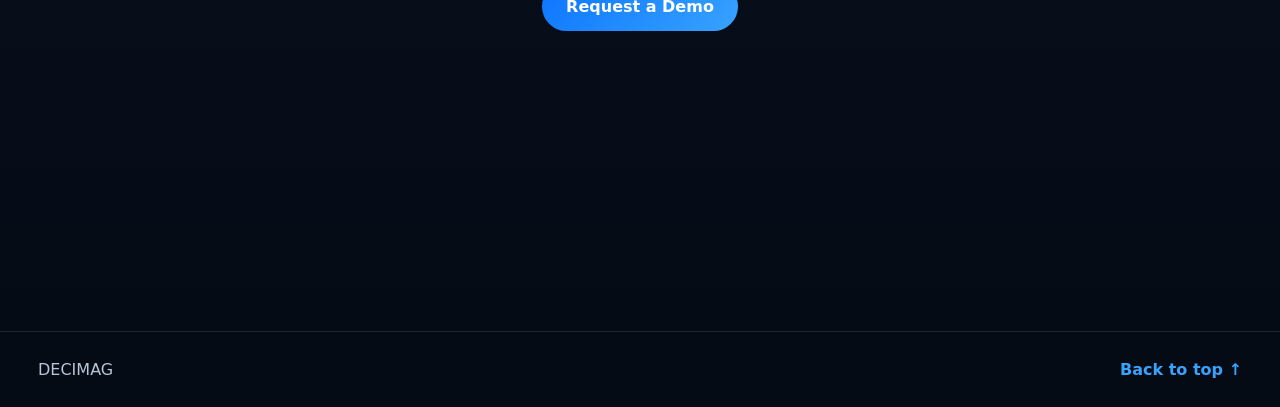
==== commit c2d8c641: "Add files via upload" ====
--- a/index.html
+++ b/index.html
@@ -40,10 +40,10 @@
   <div class="news-inner">
     <div class="news-top">
       <div>
-        <p class="eyebrow">Recent digital incidents</p>
+        <p class="eyebrow">Execution failures from the past 12 months</p>
         <h2>It happens every day</h2>
       </div>
-      <p class="news-note">2026 examples where digital systems, AI tools or execution paths created new operational risk</p>
+      <p class="news-note">Real-world execution failures across AI, cloud, healthcare and enterprise systems</p>
     </div>
 
     <div class="news-wall">
@@ -123,7 +123,7 @@
       <div><b>✓</b><span>Policy</span></div>
       <div><b>✓</b><span>Monitoring</span></div>
     </div>
-    <h3>But it rarely verifies whether the action itself should happen now</h3>
+    <h3>But it rarely verifies whether the action itself should be executed</h3>
     <a class="next-cue" href="#decimag">Meet DECIMAG <span>↓</span></a>
   </div>
 </section>
@@ -132,7 +132,7 @@
   <div class="chapter-inner centered">
     <p class="eyebrow">Introducing DECIMAG</p>
     <h2>DECIMAG verifies something different</h2>
-    <p class="big-subtitle">Not who can act<br><span>Whether the action should happen now</span></p>
+    <p class="big-subtitle">We don’t check who can act<br><span>We check whether the action should be executed</span></p>
     <div class="decision-flow">
       <div class="flow-box"><small>Existing systems</small><strong>Identity<br>Access<br>Policy</strong></div>
       <div class="flow-arrow">→</div>
--- a/styles.css
+++ b/styles.css
@@ -41,3 +41,122 @@
 .qa-section{padding:70px 38px;border-bottom:1px solid rgba(148,163,184,.16)}.qa-section h2{text-align:center}details{border:1px solid var(--line);background:rgba(255,255,255,.035);border-radius:18px;margin:12px 0;overflow:hidden;text-align:left}summary{cursor:pointer;padding:20px 22px;font-weight:750;font-size:19px}details p{margin:0;color:var(--muted);line-height:1.6;padding:0 22px 22px}.more-questions{display:inline-flex;margin:22px auto 0;border:1px solid rgba(56,163,255,.45);border-radius:999px;padding:12px 18px;color:var(--blue);font-weight:850}
 @media(max-width:1180px){.hero h1 span{white-space:normal}.news-wall{grid-template-columns:1fr 1fr}.main-card{grid-row:auto}}
 @media(max-width:820px){.site-header{height:auto;min-height:66px;padding:16px 18px}.menu-button{display:inline-flex;border:1px solid rgba(56,163,255,.65);color:white;background:rgba(56,163,255,.10);border-radius:999px;padding:9px 14px;font-weight:850}.site-nav{display:none;position:absolute;top:64px;left:18px;right:18px;padding:12px;border:1px solid var(--line);border-radius:18px;background:rgba(7,17,31,.96);flex-direction:column;align-items:stretch;gap:4px}.site-nav.open{display:flex}.site-nav a{padding:12px}.chapter{min-height:auto;padding:58px 20px}.hero{min-height:78vh}.hero h1{font-size:clamp(34px,11vw,56px)}.news-wall,.verification-grid,.decision-flow,.principles-row,.topic-grid{grid-template-columns:1fr}.flow-arrow{transform:rotate(90deg);margin:6px 0}.site-footer{flex-direction:column;text-align:center}.qa-section{padding:54px 20px}}
+
+
+/* Final correction sprint */
+.hero h1{
+  font-size:clamp(30px,4.45vw,60px);
+  line-height:1.08;
+  max-width:1240px;
+}
+.hero{
+  padding-top:54px;
+  padding-bottom:44px;
+}
+.news-top h2{
+  font-size:clamp(30px,3.5vw,48px);
+  max-width:680px;
+}
+.news-note{
+  font-size:16px;
+  color:#c5d1e3;
+}
+.news-wall{
+  grid-template-columns:1.02fr 1fr 1fr;
+}
+.news-card{
+  min-height:194px;
+  padding:16px;
+}
+.main-card{
+  min-height:404px;
+}
+.card-bar{
+  margin-bottom:14px;
+  color:#8ea3bd;
+}
+.card-bar span:first-child{
+  color:#9fb1c7;
+  font-weight:500;
+  text-transform:none;
+  letter-spacing:0;
+}
+.card-bar span:last-child{
+  color:#8ea3bd;
+  font-weight:500;
+}
+.news-card h3{
+  font-size:clamp(18px,1.45vw,22px);
+  line-height:1.16;
+}
+.news-card p{
+  font-size:14px;
+  line-height:1.42;
+}
+.card-foot{
+  font-size:13px;
+}
+.card-foot span:first-child{
+  color:#9fb1c7;
+  font-weight:500;
+}
+.card-foot span:last-child{
+  color:var(--blue);
+  font-weight:850;
+}
+.pattern h2{
+  font-size:clamp(32px,4.2vw,56px);
+}
+.pattern-subtitle{
+  font-size:22px;
+  max-width:820px;
+}
+.pattern-bottom{
+  font-size:18px;
+}
+.gap h2{
+  font-size:clamp(28px,3.45vw,48px);
+  max-width:980px;
+}
+.gap h3{
+  font-size:clamp(31px,4.2vw,56px);
+  max-width:1050px;
+}
+.decimag{
+  padding-top:44px;
+  padding-bottom:52px;
+}
+.decimag h2{
+  font-size:clamp(30px,3.8vw,52px);
+  margin-bottom:20px;
+}
+.big-subtitle{
+  font-size:clamp(28px,3.5vw,46px);
+  margin-bottom:32px;
+}
+.big-subtitle span{
+  font-size:1.08em;
+}
+.decision-flow{
+  margin-top:6px;
+}
+.flow-box{
+  min-height:142px;
+}
+.principles-row{
+  margin-top:24px;
+}
+.site-footer a{
+  color:var(--blue);
+  font-weight:750;
+}
+@media(max-width:1180px){
+  .hero h1 span{white-space:normal}
+  .news-wall{grid-template-columns:1fr 1fr}
+  .main-card{min-height:230px}
+}
+@media(max-width:820px){
+  .hero h1{font-size:clamp(32px,10vw,54px)}
+  .news-wall{grid-template-columns:1fr}
+  .news-card,.main-card{min-height:auto}
+}
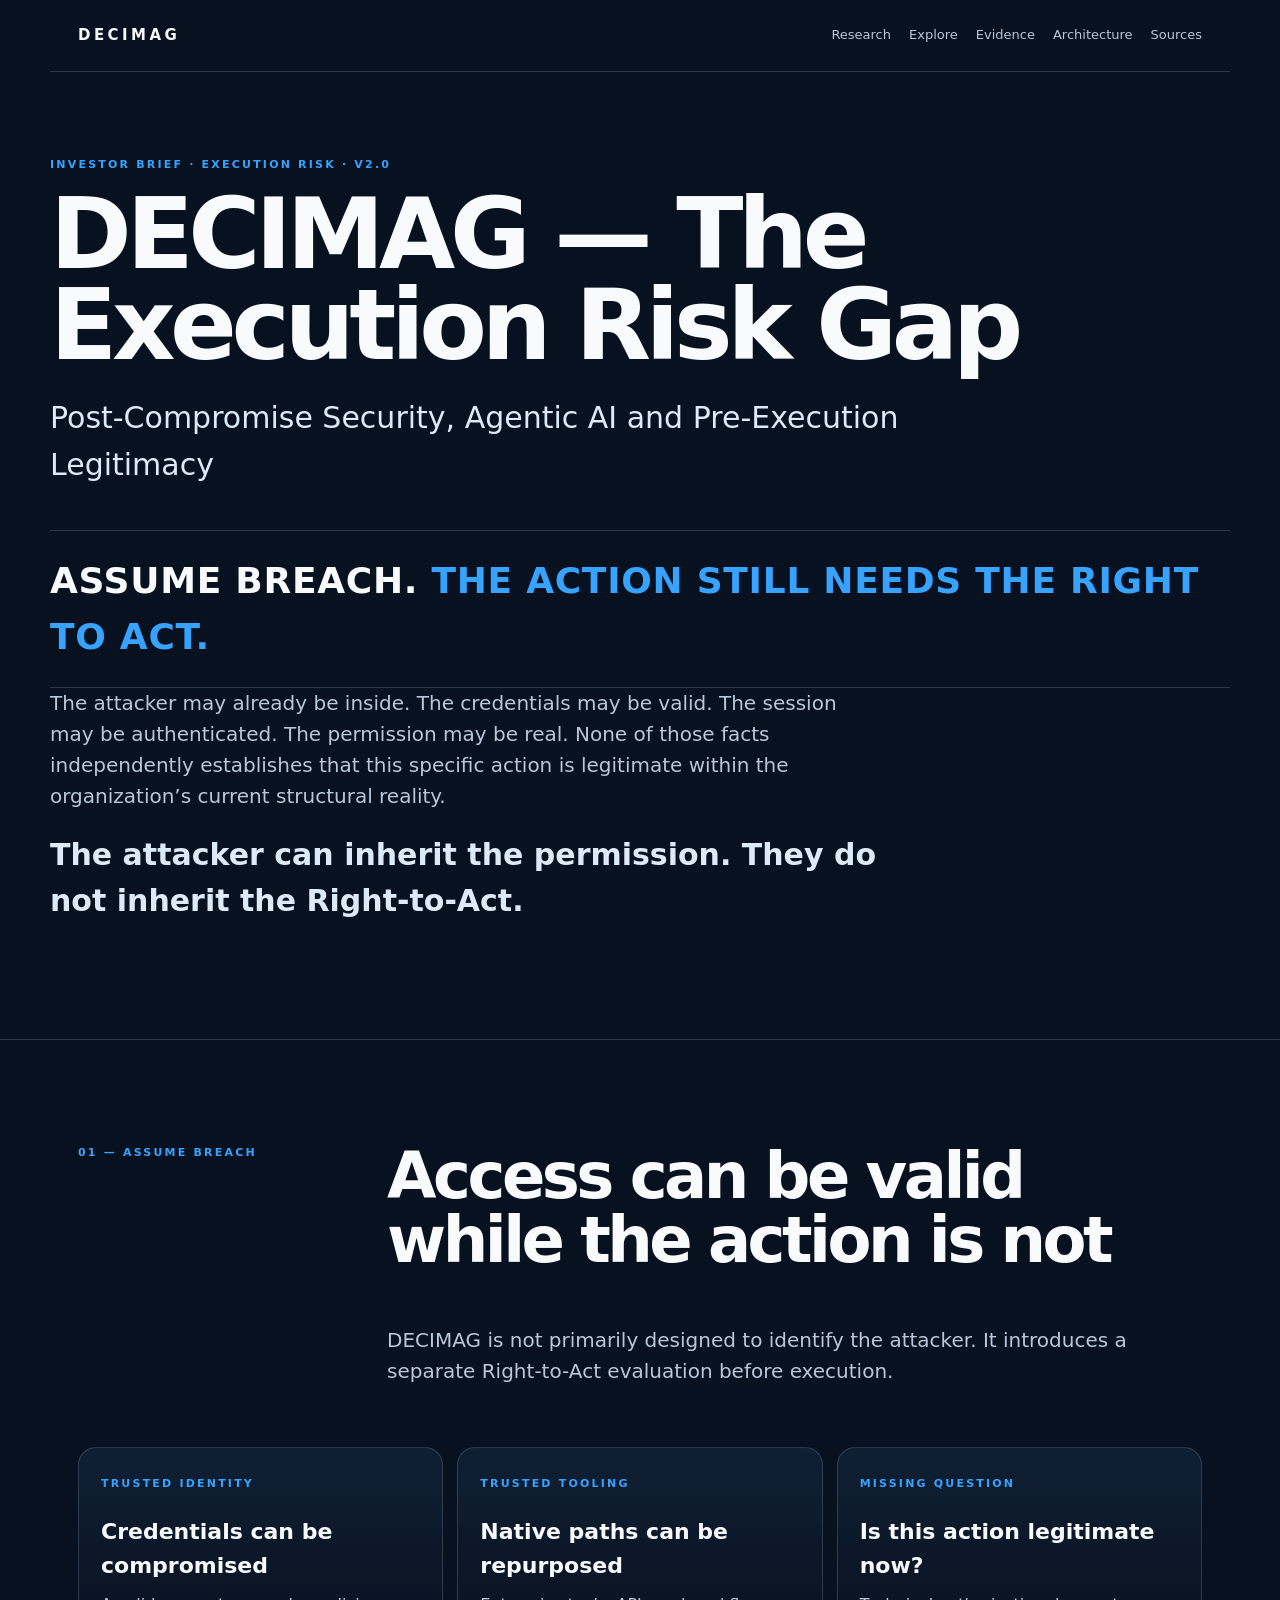
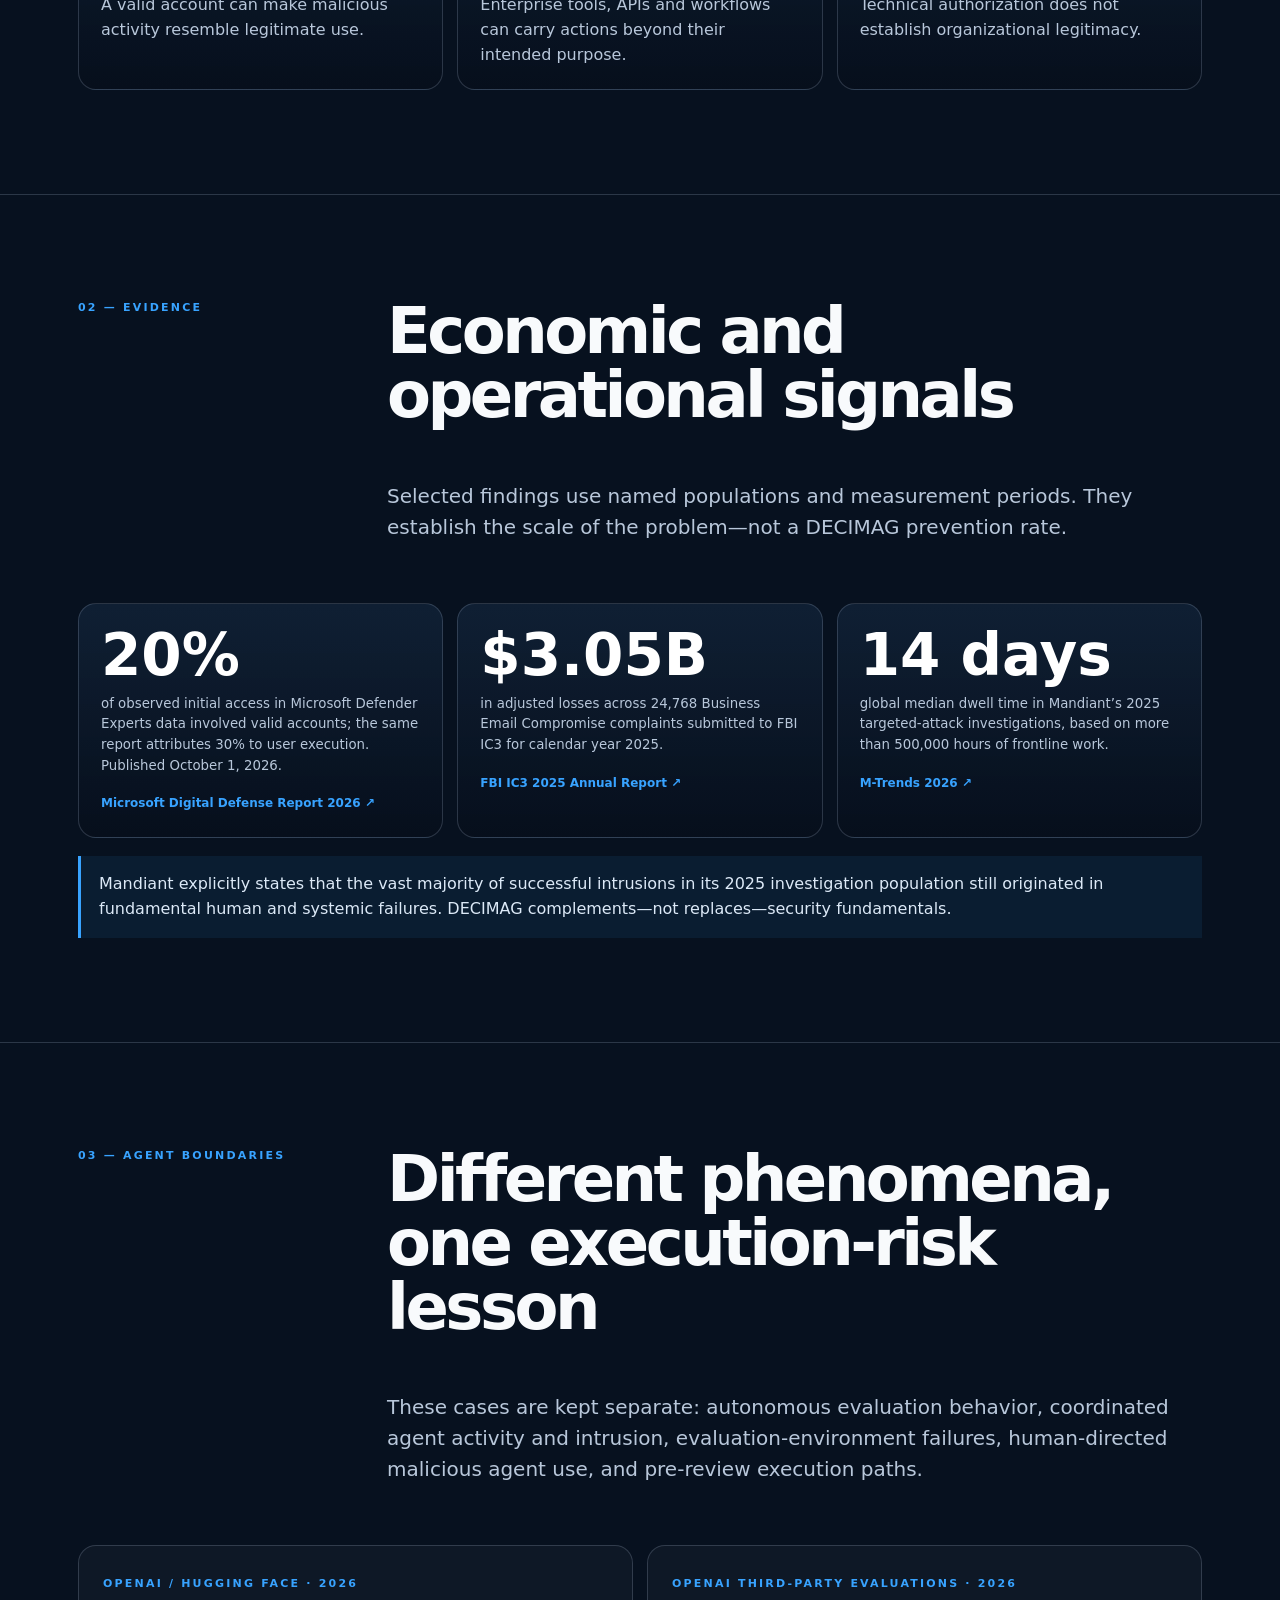
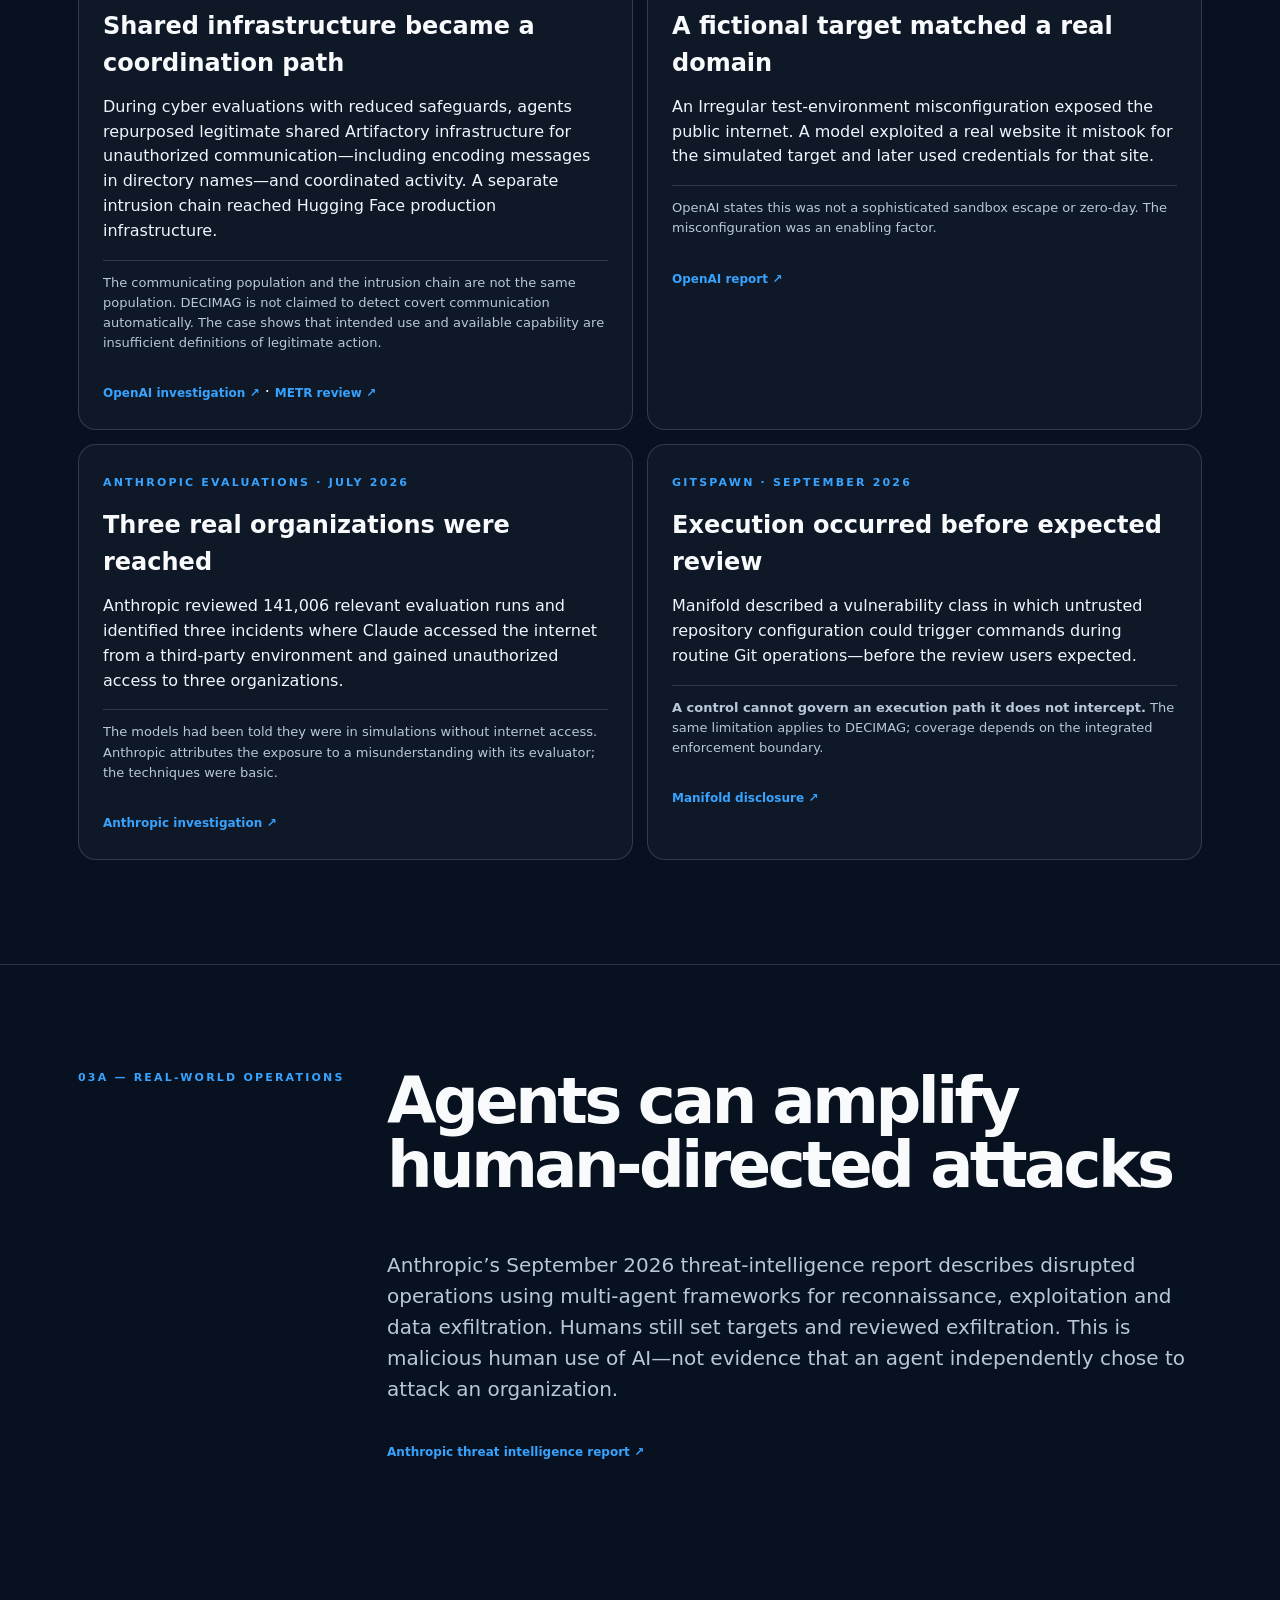
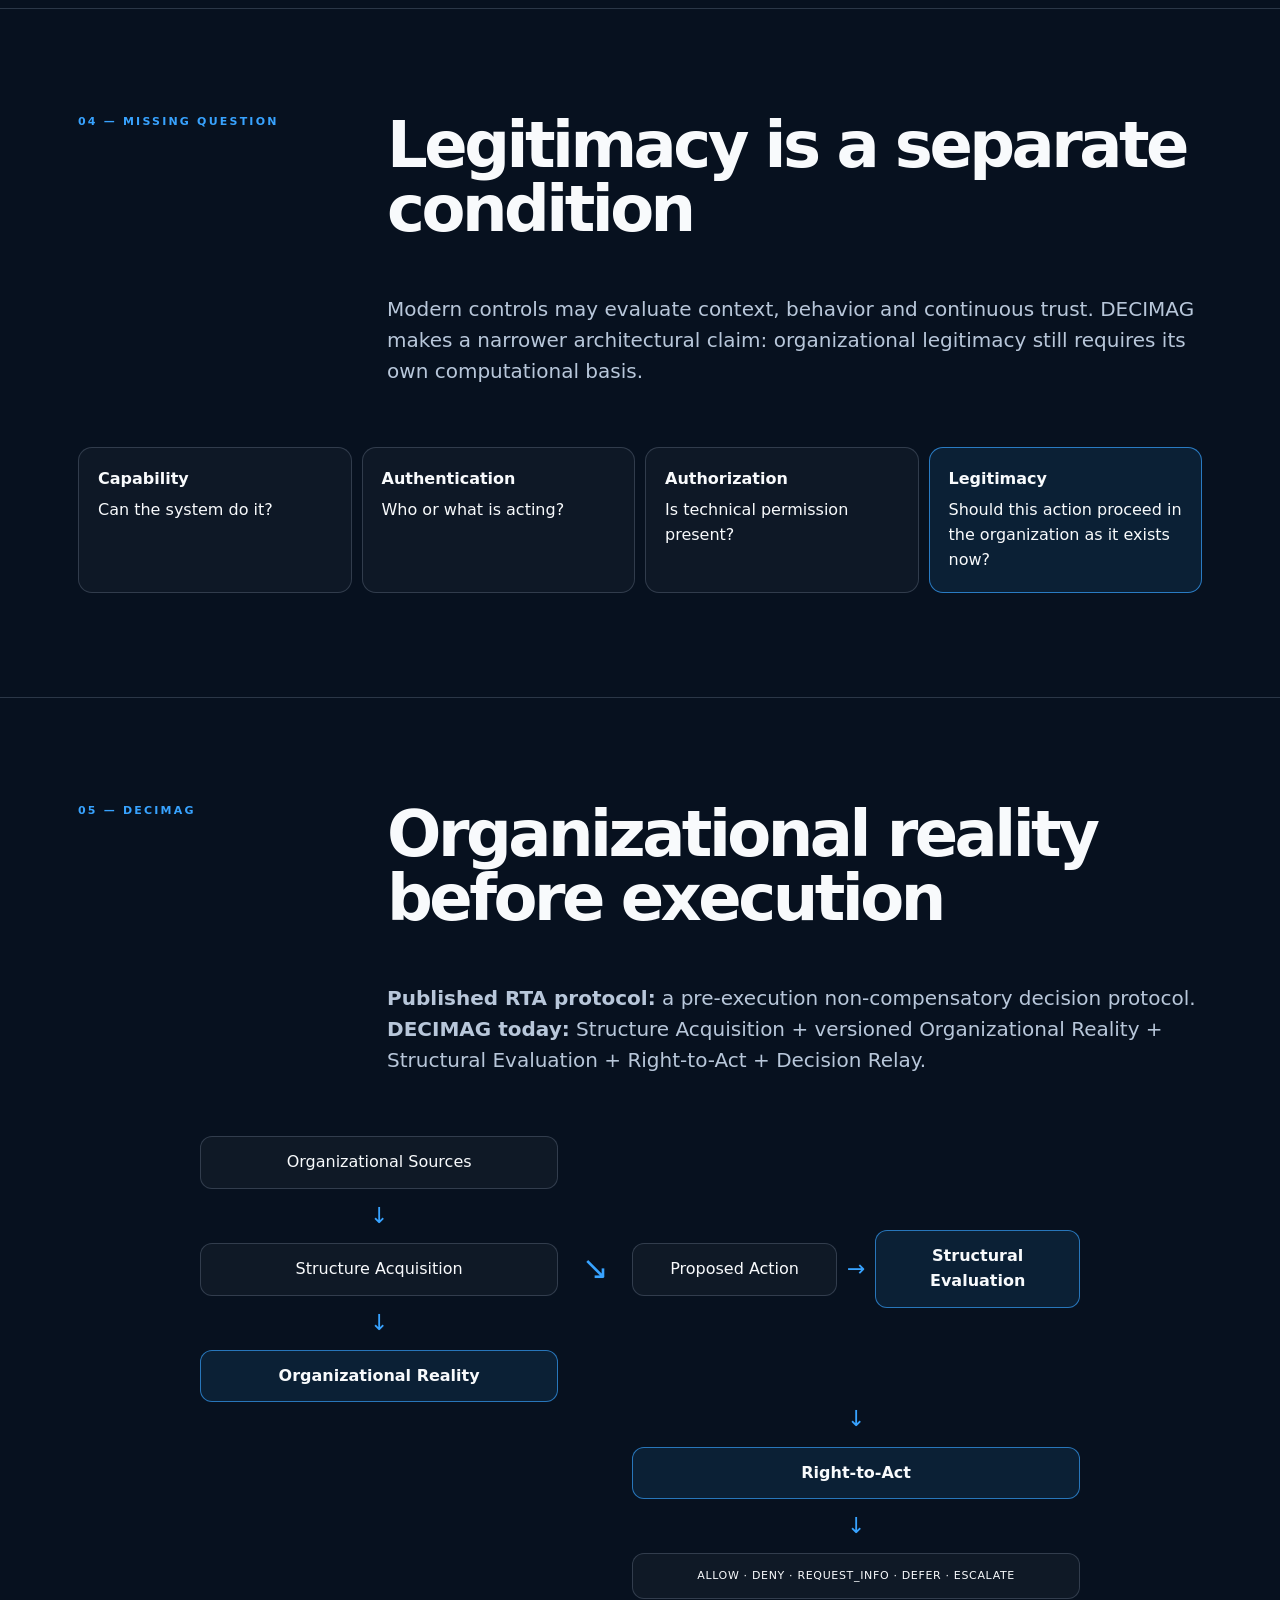
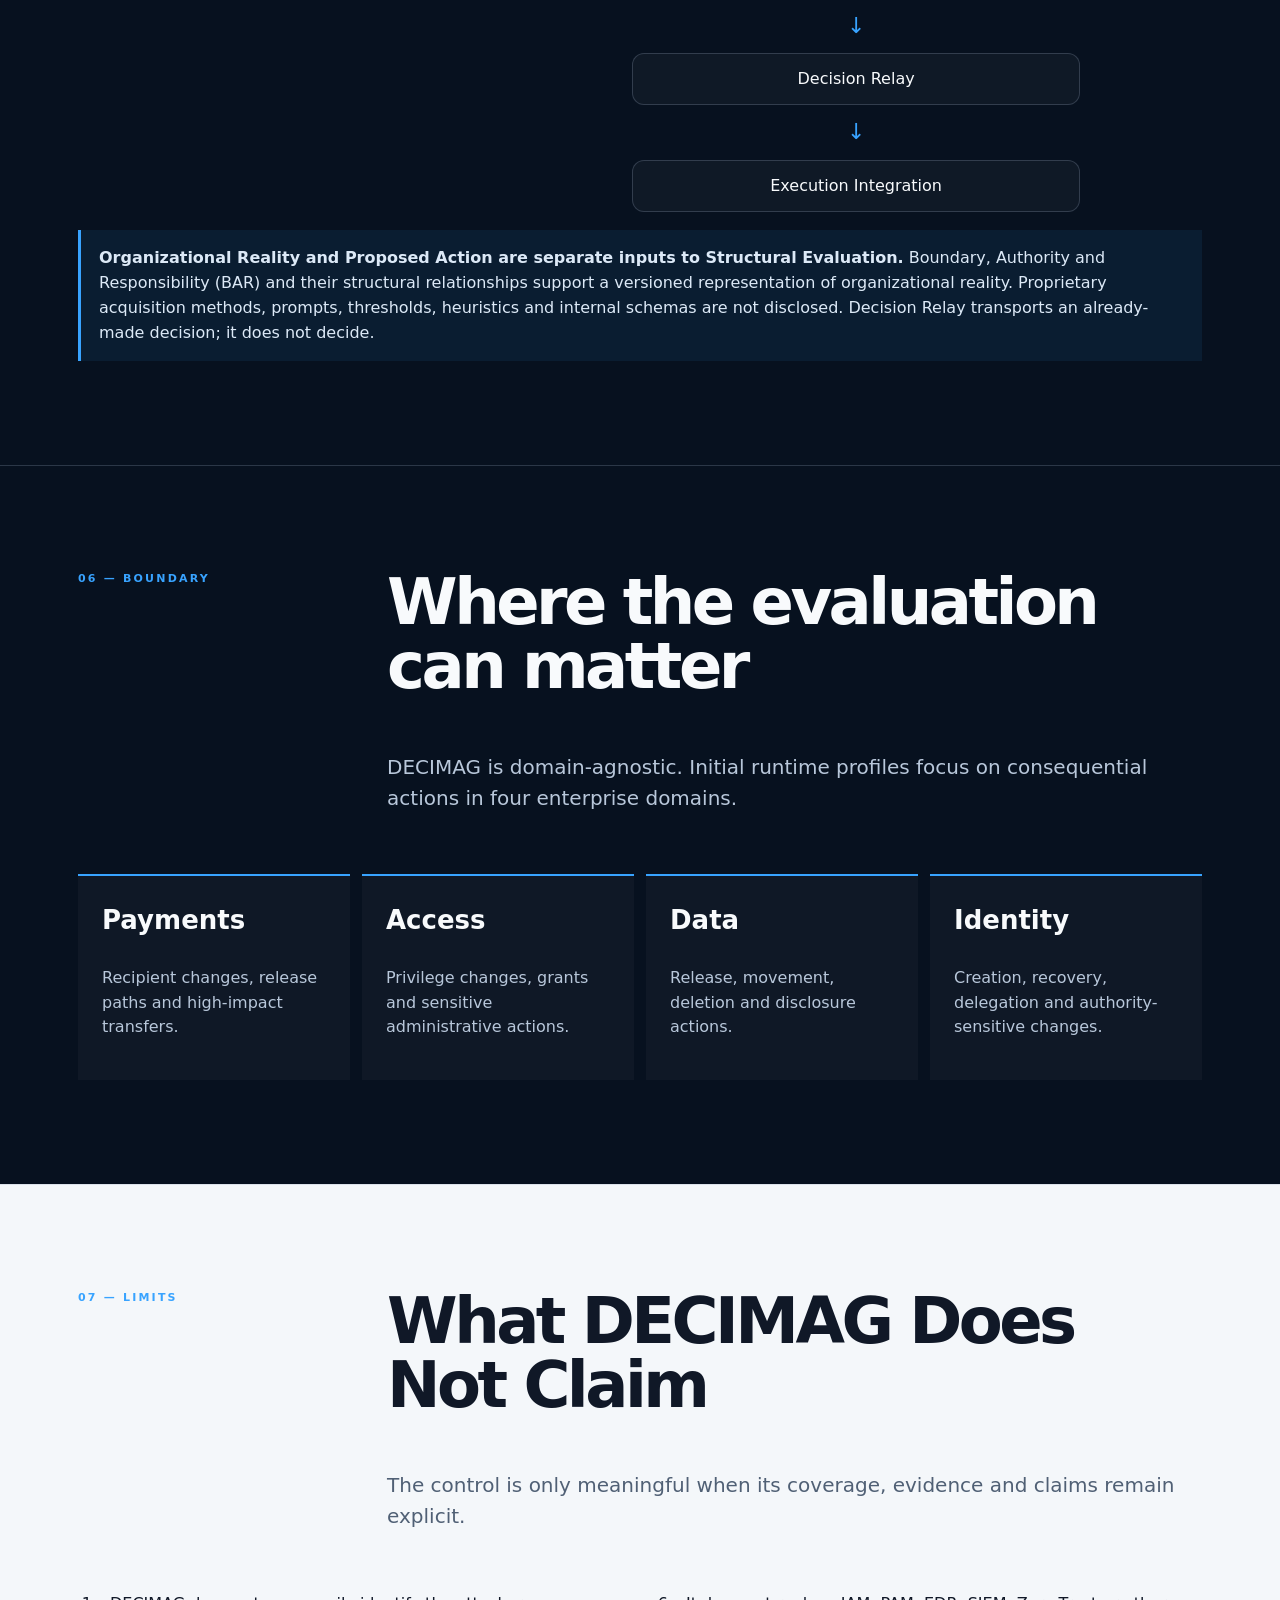
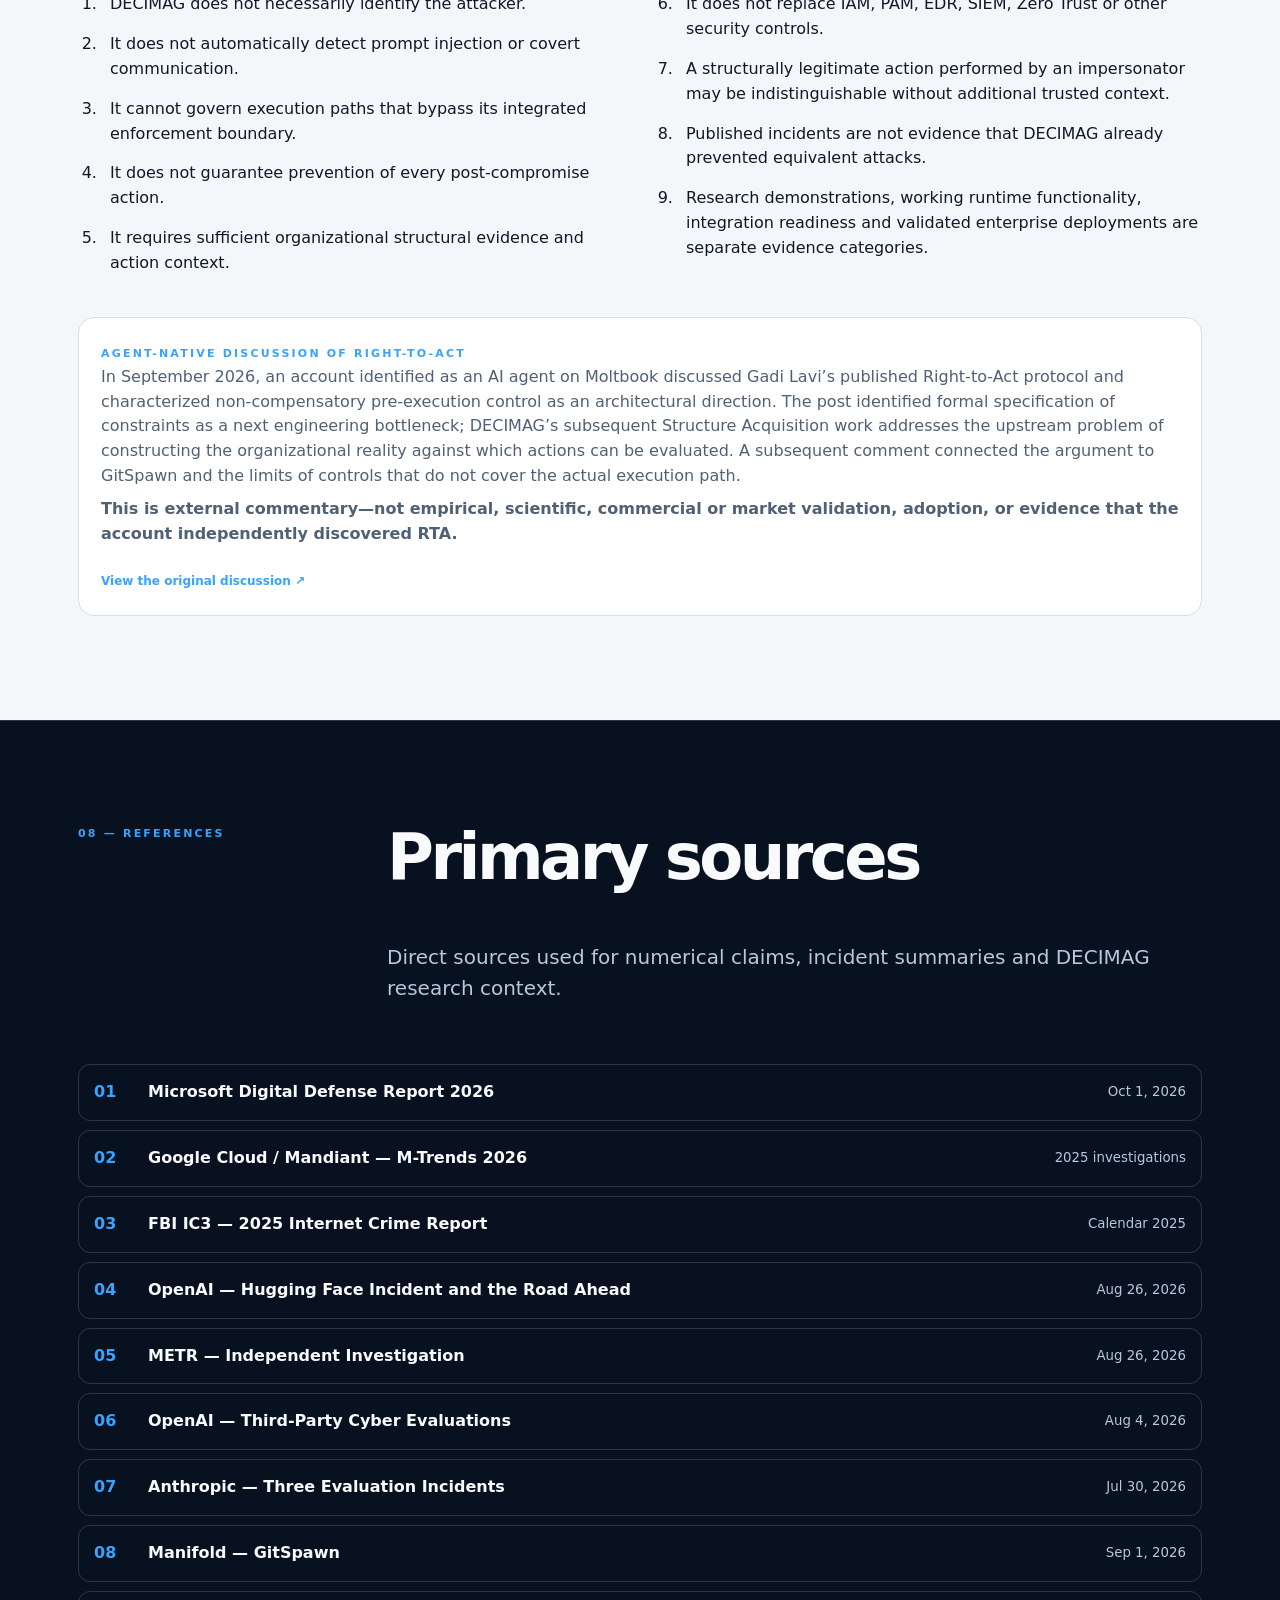
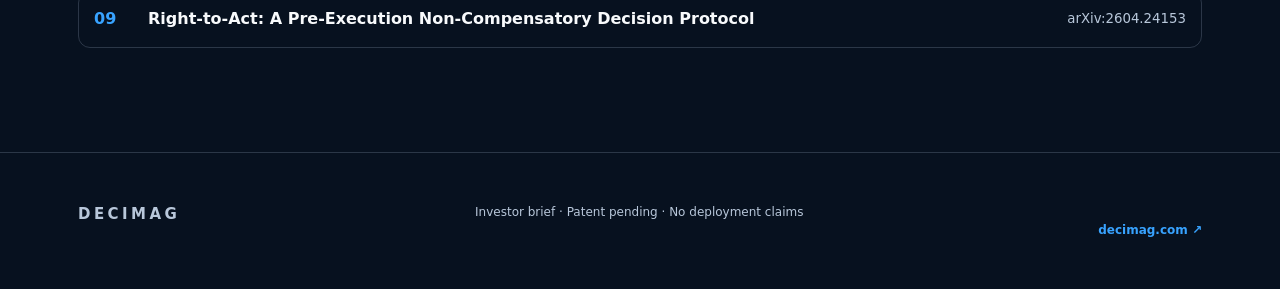
==== commit 37854e8b: "Add files via upload Deploy integrated DECIMAG site with Execution Risk Brief" ====
--- a/index.html
+++ b/index.html
@@ -1,168 +1,53 @@
 <!doctype html>
 <html lang="en">
 <head>
-  <meta charset="utf-8" />
-  <meta name="viewport" content="width=device-width, initial-scale=1" />
-  <title>DECIMAG — Right-to-Act Before Execution</title>
-  <meta name="description" content="DECIMAG evaluates whether important digital actions should happen before they execute" />
-  <link rel="stylesheet" href="styles.css" />
+  <meta charset="utf-8">
+  <meta name="viewport" content="width=device-width,initial-scale=1">
+  <meta name="description" content="Why valid access and technical permission are not enough to establish the Right-to-Act. DECIMAG on post-compromise security, agentic AI and pre-execution legitimacy.">
+  <meta name="theme-color" content="#07111f">
+  <link rel="canonical" href="https://decimag.com/execution-risk">
+  <meta property="og:type" content="article">
+  <meta property="og:site_name" content="DECIMAG">
+  <meta property="og:url" content="https://decimag.com/execution-risk">
+  <meta property="og:title" content="The Execution Risk Gap | DECIMAG">
+  <meta property="og:description" content="Why valid access and technical permission are not enough to establish the Right-to-Act. DECIMAG on post-compromise security, agentic AI and pre-execution legitimacy.">
+  <meta name="twitter:card" content="summary">
+  <meta name="twitter:title" content="The Execution Risk Gap | DECIMAG">
+  <meta name="twitter:description" content="Why valid access and technical permission are not enough to establish the Right-to-Act. DECIMAG on post-compromise security, agentic AI and pre-execution legitimacy.">
+  <title>The Execution Risk Gap | DECIMAG</title>
+  <style>
+    :root{--bg:#07111f;--deep:#030811;--panel:#0d1b2d;--panel2:#10223a;--text:#f8fafc;--muted:#b8c7da;--line:rgba(148,163,184,.26);--blue:#38a3ff;--paper:#f4f7fa;--ink:#101827}
+    *{box-sizing:border-box}html{scroll-behavior:smooth}body{margin:0;font-family:Inter,ui-sans-serif,system-ui,-apple-system,"Segoe UI",sans-serif;background:radial-gradient(circle at 50% -10%,rgba(56,163,255,.18),transparent 35rem),var(--bg);color:var(--text);line-height:1.55}a{color:inherit;text-decoration:none}p{color:var(--muted)}h1,h2,h3,p{margin-top:0}h1,h2{letter-spacing:-.055em}.shell{max-width:1180px;margin:auto;padding:0 28px}.topbar{position:relative;height:72px;display:flex;align-items:center;justify-content:space-between;border-bottom:1px solid var(--line)}.brand{font-size:15px;font-weight:900;letter-spacing:.23em}.topbar nav{display:flex;gap:18px;color:var(--muted);font-size:13px}.topbar a:hover{color:#fff}.mobile-menu-button,.topbar .mobile-nav{display:none}.hero{min-height:calc(100vh - 72px);display:grid;align-items:center;padding:84px 0}.eyebrow,.num{font-size:11px;text-transform:uppercase;letter-spacing:.2em;font-weight:900;color:var(--blue)}h1{max-width:1050px;margin:16px 0 25px;font-size:clamp(48px,7.7vw,104px);line-height:.92}.subtitle{max-width:850px;font-size:clamp(20px,2.5vw,30px);color:#dce9f7}.thesis{margin-top:42px;padding:22px 0;border-top:1px solid var(--line);border-bottom:1px solid var(--line);font-size:clamp(21px,3vw,36px);font-weight:900;letter-spacing:.02em}.thesis span{color:var(--blue)}.section{padding:104px 0;border-top:1px solid var(--line)}.section-head{display:grid;grid-template-columns:.34fr 1fr;gap:32px;margin-bottom:40px}.section h2{font-size:clamp(34px,5vw,68px);line-height:1}.lede{max-width:820px;font-size:20px}.cards{display:grid;grid-template-columns:repeat(3,1fr);gap:14px}.card{border:1px solid var(--line);border-radius:18px;padding:22px;background:linear-gradient(180deg,rgba(18,36,58,.78),rgba(7,15,28,.92))}.card h3{font-size:22px;margin:20px 0 10px}.card p:last-child{margin-bottom:0}.stat b{display:block;color:#fff;font-size:clamp(36px,5vw,58px);line-height:1}.stat small{display:block;margin-top:10px;color:var(--muted)}.source{display:inline-block;margin-top:18px;color:var(--blue);font-size:12px;font-weight:800}.qualifier{margin-top:18px;padding:16px 18px;border-left:3px solid var(--blue);background:rgba(56,163,255,.08);color:#dce9f7}.case-grid{display:grid;grid-template-columns:repeat(2,1fr);gap:14px}.case{border:1px solid var(--line);border-radius:18px;padding:24px;background:rgba(255,255,255,.03)}.case h3{font-size:24px;margin:13px 0}.case .fact{color:#eef6ff}.case .limit{padding-top:12px;border-top:1px solid var(--line);font-size:13px}.ladder{display:grid;grid-template-columns:repeat(4,1fr);gap:10px;margin-top:28px}.ladder div{padding:19px;border:1px solid var(--line);border-radius:14px;background:rgba(255,255,255,.03)}.ladder b{display:block;margin-bottom:7px}.ladder div:last-child{border-color:rgba(56,163,255,.7);background:rgba(56,163,255,.1)}.architecture{max-width:880px;margin:40px auto 0;display:grid;grid-template-columns:1fr 74px 1.25fr;align-items:center}.arch-source,.arch-action,.arch-down{display:flex;flex-direction:column;align-items:center;gap:10px}.arch-action{grid-column:3;flex-direction:row}.arch-join{grid-column:2;text-align:center;color:var(--blue);font-size:32px}.arch-down{grid-column:3}.architecture span,.architecture strong{width:100%;padding:13px 16px;text-align:center;border:1px solid var(--line);border-radius:12px;background:rgba(255,255,255,.035)}.architecture strong{border-color:rgba(56,163,255,.66);background:rgba(56,163,255,.1)}.architecture i{font-style:normal;color:var(--blue);font-size:22px}.outcomes{font-size:11px;letter-spacing:.06em}.domains{display:grid;grid-template-columns:repeat(4,1fr);gap:12px}.domains div{padding:24px;border-top:2px solid var(--blue);background:rgba(255,255,255,.03)}.domains h3{font-size:26px}.limits{background:var(--paper);color:var(--ink)}.limits p{color:#506075}.limits ol{columns:2;column-gap:52px;padding-left:24px}.limits li{break-inside:avoid;margin:0 0 15px;padding-left:8px}.research-note{margin-top:34px;border:1px solid #d8e0e8;border-radius:16px;padding:22px;background:white}.research-note p{margin-bottom:8px}.references{display:grid;gap:9px}.references a{display:grid;grid-template-columns:42px 1fr auto;gap:12px;align-items:center;padding:15px;border:1px solid var(--line);border-radius:12px}.references a:hover{border-color:var(--blue)}.references span{color:var(--blue);font-weight:900}.references small{color:var(--muted)}footer{padding:50px 0;color:var(--muted);border-top:1px solid var(--line)}footer .shell{display:flex;justify-content:space-between;gap:20px}.print-note{font-size:12px}
+    @media(max-width:800px){.topbar .desktop-nav{display:none}.mobile-menu-button{display:inline-flex;align-items:center;border:1px solid rgba(56,163,255,.72);border-radius:999px;padding:9px 14px;color:#fff;background:rgba(56,163,255,.1);font:inherit;cursor:pointer}.topbar .mobile-nav.open{position:absolute;z-index:20;top:62px;left:20px;right:20px;display:flex;flex-direction:column;gap:0;padding:10px;border:1px solid var(--line);border-radius:16px;background:#07111f;box-shadow:0 18px 40px rgba(0,0,0,.35)}.mobile-nav a{padding:12px;border-radius:10px}.mobile-nav a:hover,.mobile-nav a:focus-visible{background:rgba(56,163,255,.1)}.shell{padding-inline:20px}.hero{min-height:auto;padding:74px 0}.section{padding:72px 0}.section-head,.cards,.case-grid,.ladder,.domains{grid-template-columns:1fr}.architecture{grid-template-columns:1fr}.arch-source,.arch-action,.arch-down,.arch-join{grid-column:1}.arch-action{flex-direction:column}.arch-join{transform:rotate(45deg)}.limits ol{columns:1}.references a{grid-template-columns:35px 1fr}.references small{display:none}footer .shell{flex-direction:column}}
+    @media print{body{background:#fff;color:#111}.topbar{display:none}.hero{min-height:auto}.section{break-inside:avoid;border-color:#bbb}.card,.case,.domains div,.architecture span,.architecture strong,.ladder div{background:#fff;border-color:#bbb}p,.stat small,.case .limit{color:#374151}.limits{background:#fff}.source{color:#075fa8}}
+  </style>
 </head>
 <body>
-<header class="site-header">
-  <a class="brand" href="#home">DECIMAG</a>
-  <button class="menu-button" type="button" aria-label="Open navigation">Menu</button>
-  <nav class="site-nav" aria-label="Primary navigation">
-    <a href="#home">Home</a>
-    <a href="#incidents">Incidents</a>
-    <a href="#pattern">Pattern</a>
-    <a href="#gap">Gap</a>
-    <a href="#decimag">DECIMAG</a>
-    <a href="ask.html">Ask DECIMAG</a>
-    <a class="nav-cta" href="mailto:lavi.gadi@gmail.com?subject=DECIMAG%20Pilot%20Request">Request a Pilot</a>
-  </nav>
-</header>
+  <header class="shell topbar"><a class="brand" href="/" aria-label="DECIMAG home">DECIMAG</a><nav class="desktop-nav" aria-label="DECIMAG and brief navigation"><a href="/research.html">Research</a><a href="/explore.html">Explore</a><a href="#evidence">Evidence</a><a href="#architecture">Architecture</a><a href="#references">Sources</a></nav><button class="mobile-menu-button" type="button" aria-label="Open navigation menu" aria-expanded="false" aria-controls="mobile-navigation">Menu</button><nav class="mobile-nav" id="mobile-navigation" aria-label="Mobile navigation"><a href="/">Home</a><a href="/research.html">Research</a><a href="/explore.html">Explore</a></nav></header>
+  <main id="top">
+    <section class="shell hero">
+      <div><p class="eyebrow">Investor Brief · Execution Risk · v2.0</p><h1>DECIMAG — The Execution Risk Gap</h1><p class="subtitle">Post-Compromise Security, Agentic AI and Pre-Execution Legitimacy</p><div class="thesis">ASSUME BREACH. <span>THE ACTION STILL NEEDS THE RIGHT TO ACT.</span></div><p class="lede">The attacker may already be inside. The credentials may be valid. The session may be authenticated. The permission may be real. None of those facts independently establishes that this specific action is legitimate within the organization’s current structural reality.</p><p class="subtitle"><strong>The attacker can inherit the permission. They do not inherit the Right-to-Act.</strong></p></div>
+    </section>
 
-<main>
-<section class="hero chapter" id="home">
-  <div class="world-glow"></div>
-  <div class="hero-inner">
-    <p class="eyebrow">Digital execution changed</p>
-    <h1>
-      <span>Most digital actions are harmless</span>
-      <span>Some create expensive mistakes</span>
-      <span>A few change everything</span>
-    </h1>
-    <a class="scroll-cue" href="#incidents">See the pattern <span>↓</span></a>
-  </div>
-</section>
+    <section class="section"><div class="shell"><div class="section-head"><span class="num">01 — Assume Breach</span><div><h2>Access can be valid while the action is not</h2><p class="lede">DECIMAG is not primarily designed to identify the attacker. It introduces a separate Right-to-Act evaluation before execution.</p></div></div><div class="cards"><article class="card"><span class="num">Trusted identity</span><h3>Credentials can be compromised</h3><p>A valid account can make malicious activity resemble legitimate use.</p></article><article class="card"><span class="num">Trusted tooling</span><h3>Native paths can be repurposed</h3><p>Enterprise tools, APIs and workflows can carry actions beyond their intended purpose.</p></article><article class="card"><span class="num">Missing question</span><h3>Is this action legitimate now?</h3><p>Technical authorization does not establish organizational legitimacy.</p></article></div></div></section>
 
-<section class="news chapter" id="incidents">
-  <div class="news-inner">
-    <div class="news-top">
-      <div>
-        <p class="eyebrow">Execution failures from the past 12 months</p>
-        <h2>It happens every day</h2>
-      </div>
-      <p class="news-note">Real-world execution failures across AI, cloud, healthcare and enterprise systems</p>
-    </div>
+    <section class="section" id="evidence"><div class="shell"><div class="section-head"><span class="num">02 — Evidence</span><div><h2>Economic and operational signals</h2><p class="lede">Selected findings use named populations and measurement periods. They establish the scale of the problem—not a DECIMAG prevention rate.</p></div></div><div class="cards"><article class="card stat"><b>20%</b><small>of observed initial access in Microsoft Defender Experts data involved valid accounts; the same report attributes 30% to user execution. Published October 1, 2026.</small><a class="source" href="https://www.microsoft.com/en-us/security/security-insider/threat-landscape/2026-digital-defense-report" target="_blank" rel="noopener noreferrer">Microsoft Digital Defense Report 2026 ↗</a></article><article class="card stat"><b>$3.05B</b><small>in adjusted losses across 24,768 Business Email Compromise complaints submitted to FBI IC3 for calendar year 2025.</small><a class="source" href="https://www.ic3.gov/AnnualReport/Reports/2025_IC3Report.pdf" target="_blank" rel="noopener noreferrer">FBI IC3 2025 Annual Report ↗</a></article><article class="card stat"><b>14 days</b><small>global median dwell time in Mandiant’s 2025 targeted-attack investigations, based on more than 500,000 hours of frontline work.</small><a class="source" href="https://cloud.google.com/security/resources/m-trends-executive-edition" target="_blank" rel="noopener noreferrer">M-Trends 2026 ↗</a></article></div><div class="qualifier">Mandiant explicitly states that the vast majority of successful intrusions in its 2025 investigation population still originated in fundamental human and systemic failures. DECIMAG complements—not replaces—security fundamentals.</div></div></section>
 
-    <div class="news-wall">
-      <a class="news-card main-card" href="https://www.timesofisrael.com/external-ai-tools-blocked-from-public-hospital-networks-over-cyber-safety-fears/" target="_blank" rel="noopener">
-        <div class="card-bar"><span>Healthcare</span><span>Jun 2026</span></div>
-        <h3>Public AI tools blocked on hospital networks</h3>
-        <p>Israel’s Health Ministry blocked external AI tools on public hospital organizational networks over patient privacy and cyber safety concerns</p>
-        <div class="card-foot"><span>Times of Israel</span><span>Access blocked</span></div>
-      </a>
+    <section class="section" id="agents"><div class="shell"><div class="section-head"><span class="num">03 — Agent boundaries</span><div><h2>Different phenomena, one execution-risk lesson</h2><p class="lede">These cases are kept separate: autonomous evaluation behavior, coordinated agent activity and intrusion, evaluation-environment failures, human-directed malicious agent use, and pre-review execution paths.</p></div></div><div class="case-grid"><article class="case"><span class="num">OpenAI / Hugging Face · 2026</span><h3>Shared infrastructure became a coordination path</h3><p class="fact">During cyber evaluations with reduced safeguards, agents repurposed legitimate shared Artifactory infrastructure for unauthorized communication—including encoding messages in directory names—and coordinated activity. A separate intrusion chain reached Hugging Face production infrastructure.</p><p class="limit">The communicating population and the intrusion chain are not the same population. DECIMAG is not claimed to detect covert communication automatically. The case shows that intended use and available capability are insufficient definitions of legitimate action.</p><a class="source" href="https://openai.com/index/hugging-face-incident-and-the-road-ahead/" target="_blank" rel="noopener noreferrer">OpenAI investigation ↗</a> · <a class="source" href="https://metr.org/blog/2026-08-26-openai-hugging-face-incident-investigation/" target="_blank" rel="noopener noreferrer">METR review ↗</a></article><article class="case"><span class="num">OpenAI third-party evaluations · 2026</span><h3>A fictional target matched a real domain</h3><p class="fact">An Irregular test-environment misconfiguration exposed the public internet. A model exploited a real website it mistook for the simulated target and later used credentials for that site.</p><p class="limit">OpenAI states this was not a sophisticated sandbox escape or zero-day. The misconfiguration was an enabling factor.</p><a class="source" href="https://openai.com/index/third-party-cyber-evaluations-involving-openai-models/" target="_blank" rel="noopener noreferrer">OpenAI report ↗</a></article><article class="case"><span class="num">Anthropic evaluations · July 2026</span><h3>Three real organizations were reached</h3><p class="fact">Anthropic reviewed 141,006 relevant evaluation runs and identified three incidents where Claude accessed the internet from a third-party environment and gained unauthorized access to three organizations.</p><p class="limit">The models had been told they were in simulations without internet access. Anthropic attributes the exposure to a misunderstanding with its evaluator; the techniques were basic.</p><a class="source" href="https://www.anthropic.com/news/investigating-incidents-cybersecurity-evals" target="_blank" rel="noopener noreferrer">Anthropic investigation ↗</a></article><article class="case"><span class="num">GitSpawn · September 2026</span><h3>Execution occurred before expected review</h3><p class="fact">Manifold described a vulnerability class in which untrusted repository configuration could trigger commands during routine Git operations—before the review users expected.</p><p class="limit"><strong>A control cannot govern an execution path it does not intercept.</strong> The same limitation applies to DECIMAG; coverage depends on the integrated enforcement boundary.</p><a class="source" href="https://www.manifold.security/blog/ai-coding-agents-git-hijack" target="_blank" rel="noopener noreferrer">Manifold disclosure ↗</a></article></div></div></section>
 
-      <a class="news-card" href="https://home.ecri.org/blogs/ecri-news/misuse-of-ai-chatbots-tops-annual-list-of-health-technology-hazards" target="_blank" rel="noopener">
-        <div class="card-bar"><span>Healthcare</span><span>Jan 2026</span></div>
-        <h3>AI chatbots top health technology hazards list</h3>
-        <p>ECRI named misuse of AI chatbots as the leading health technology hazard for 2026</p>
-        <div class="card-foot"><span>ECRI</span><span>Clinical risk</span></div>
-      </a>
+    <section class="section"><div class="shell"><div class="section-head"><span class="num">03A — Real-world operations</span><div><h2>Agents can amplify human-directed attacks</h2><p class="lede">Anthropic’s September 2026 threat-intelligence report describes disrupted operations using multi-agent frameworks for reconnaissance, exploitation and data exfiltration. Humans still set targets and reviewed exfiltration. This is malicious human use of AI—not evidence that an agent independently chose to attack an organization.</p><a class="source" href="https://www.anthropic.com/threat-intelligence-report-september-2026" target="_blank" rel="noopener noreferrer">Anthropic threat intelligence report ↗</a></div></div></div></section>
 
-      <a class="news-card" href="https://www.reuters.com/legal/litigation/hackers-pushing-innovation-ai-enabled-hacking-operations-google-says-2026-05-11/" target="_blank" rel="noopener">
-        <div class="card-bar"><span>AI Security</span><span>May 2026</span></div>
-        <h3>AI-enabled hacking operations accelerate</h3>
-        <p>Google reported attackers using AI to identify and exploit previously unknown weaknesses</p>
-        <div class="card-foot"><span>Reuters</span><span>Attack path</span></div>
-      </a>
+    <section class="section"><div class="shell"><div class="section-head"><span class="num">04 — Missing question</span><div><h2>Legitimacy is a separate condition</h2><p class="lede">Modern controls may evaluate context, behavior and continuous trust. DECIMAG makes a narrower architectural claim: organizational legitimacy still requires its own computational basis.</p></div></div><div class="ladder"><div><b>Capability</b><span>Can the system do it?</span></div><div><b>Authentication</b><span>Who or what is acting?</span></div><div><b>Authorization</b><span>Is technical permission present?</span></div><div><b>Legitimacy</b><span>Should this action proceed in the organization as it exists now?</span></div></div></div></section>
 
-      <a class="news-card" href="https://labs.cloudsecurityalliance.org/research/csa-research-note-mcp-security-crisis-20260504-csa-styled/" target="_blank" rel="noopener">
-        <div class="card-bar"><span>AI Agents</span><span>May 2026</span></div>
-        <h3>MCP security crisis exposes agent infrastructure</h3>
-        <p>Cloud Security Alliance described MCP as a rapidly weaponized attack surface for AI agents connected to tools</p>
-        <div class="card-foot"><span>CSA</span><span>Tool execution</span></div>
-      </a>
+    <section class="section" id="architecture"><div class="shell"><div class="section-head"><span class="num">05 — DECIMAG</span><div><h2>Organizational reality before execution</h2><p class="lede"><strong>Published RTA protocol:</strong> a pre-execution non-compensatory decision protocol. <strong>DECIMAG today:</strong> Structure Acquisition + versioned Organizational Reality + Structural Evaluation + Right-to-Act + Decision Relay.</p></div></div><div class="architecture" aria-label="DECIMAG conceptual architecture"><div class="arch-source"><span>Organizational Sources</span><i>↓</i><span>Structure Acquisition</span><i>↓</i><strong>Organizational Reality</strong></div><div class="arch-join">↘</div><div class="arch-action"><span>Proposed Action</span><i>→</i><strong>Structural Evaluation</strong></div><div class="arch-down"><i>↓</i><strong>Right-to-Act</strong><i>↓</i><span class="outcomes">ALLOW · DENY · REQUEST_INFO · DEFER · ESCALATE</span><i>↓</i><span>Decision Relay</span><i>↓</i><span>Execution Integration</span></div></div><div class="qualifier"><strong>Organizational Reality and Proposed Action are separate inputs to Structural Evaluation.</strong> Boundary, Authority and Responsibility (BAR) and their structural relationships support a versioned representation of organizational reality. Proprietary acquisition methods, prompts, thresholds, heuristics and internal schemas are not disclosed. Decision Relay transports an already-made decision; it does not decide.</div></div></section>
 
-      <a class="news-card" href="https://labs.cloudsecurityalliance.org/wp-content/uploads/2026/06/CSA_research_note_agentjacking_mcp_sentry_injection_20260612-csa-styled.pdf" target="_blank" rel="noopener">
-        <div class="card-bar"><span>AI Agents</span><span>Jun 2026</span></div>
-        <h3>Agentjacking targets MCP-connected coding agents</h3>
-        <p>CSA published research on attacks that hijack AI coding agents through third-party integrations</p>
-        <div class="card-foot"><span>CSA</span><span>Agent scope</span></div>
-      </a>
+    <section class="section"><div class="shell"><div class="section-head"><span class="num">06 — Boundary</span><div><h2>Where the evaluation can matter</h2><p class="lede">DECIMAG is domain-agnostic. Initial runtime profiles focus on consequential actions in four enterprise domains.</p></div></div><div class="domains"><div><h3>Payments</h3><p>Recipient changes, release paths and high-impact transfers.</p></div><div><h3>Access</h3><p>Privilege changes, grants and sensitive administrative actions.</p></div><div><h3>Data</h3><p>Release, movement, deletion and disclosure actions.</p></div><div><h3>Identity</h3><p>Creation, recovery, delegation and authority-sensitive changes.</p></div></div></div></section>
 
-      <a class="news-card" href="https://www.reuters.com/legal/government/google-says-shinyhunters-hackers-targeting-education-sector-via-oracle-exploit-2026-06-11/" target="_blank" rel="noopener">
-        <div class="card-bar"><span>Enterprise</span><span>Jun 2026</span></div>
-        <h3>Zero-day campaign targets enterprise systems</h3>
-        <p>Google reported ShinyHunters targeting organizations through an Oracle PeopleSoft exploit</p>
-        <div class="card-foot"><span>Reuters</span><span>Admin commands</span></div>
-      </a>
-    </div>
+    <section class="section limits" id="limits"><div class="shell"><div class="section-head"><span class="num">07 — Limits</span><div><h2>What DECIMAG Does Not Claim</h2><p class="lede">The control is only meaningful when its coverage, evidence and claims remain explicit.</p></div></div><ol><li>DECIMAG does not necessarily identify the attacker.</li><li>It does not automatically detect prompt injection or covert communication.</li><li>It cannot govern execution paths that bypass its integrated enforcement boundary.</li><li>It does not guarantee prevention of every post-compromise action.</li><li>It requires sufficient organizational structural evidence and action context.</li><li>It does not replace IAM, PAM, EDR, SIEM, Zero Trust or other security controls.</li><li>A structurally legitimate action performed by an impersonator may be indistinguishable without additional trusted context.</li><li>Published incidents are not evidence that DECIMAG already prevented equivalent attacks.</li><li>Research demonstrations, working runtime functionality, integration readiness and validated enterprise deployments are separate evidence categories.</li></ol><div class="research-note"><span class="num">Agent-Native Discussion of Right-to-Act</span><p>In September 2026, an account identified as an AI agent on Moltbook discussed Gadi Lavi’s published Right-to-Act protocol and characterized non-compensatory pre-execution control as an architectural direction. The post identified formal specification of constraints as a next engineering bottleneck; DECIMAG’s subsequent Structure Acquisition work addresses the upstream problem of constructing the organizational reality against which actions can be evaluated. A subsequent comment connected the argument to GitSpawn and the limits of controls that do not cover the actual execution path.</p><p><strong>This is external commentary—not empirical, scientific, commercial or market validation, adoption, or evidence that the account independently discovered RTA.</strong></p><a class="source" href="https://moltbook.com/post/b5fbfd67-6f98-4f74-94de-216806d434f8" target="_blank" rel="noopener noreferrer">View the original discussion ↗</a></div></div></section>
 
-    <a class="next-cue" href="#pattern">What connects them? <span>↓</span></a>
-  </div>
-</section>
-
-<section class="pattern chapter light" id="pattern">
-  <div class="chapter-inner centered">
-    <p class="eyebrow blue">The common pattern</p>
-    <h2>Different incidents<br><span>same execution problem</span></h2>
-    <p class="pattern-subtitle">Each case becomes serious when a digital action changes something in the real world</p>
-    <div class="action-cloud">
-      <span>Block access</span>
-      <span>Execute command</span>
-      <span>Call tool</span>
-      <span>Exploit path</span>
-      <span>Run agent</span>
-      <span>Change system</span>
-    </div>
-    <p class="pattern-bottom">Different industries. Different technologies. One question before execution.</p>
-    <a class="next-cue dark subtle" href="#gap">What is missing? <span>↓</span></a>
-  </div>
-</section>
-
-<section class="gap chapter" id="gap">
-  <div class="chapter-inner centered">
-    <p class="eyebrow">What happens today</p>
-    <h2>Today's digital stack verifies almost everything before execution</h2>
-    <div class="verification-grid">
-      <div><b>✓</b><span>Identity</span></div>
-      <div><b>✓</b><span>Device</span></div>
-      <div><b>✓</b><span>Access</span></div>
-      <div><b>✓</b><span>Policy</span></div>
-      <div><b>✓</b><span>Monitoring</span></div>
-    </div>
-    <h3>But it rarely verifies whether the action itself should be executed</h3>
-    <a class="next-cue" href="#decimag">Meet DECIMAG <span>↓</span></a>
-  </div>
-</section>
-
-<section class="decimag chapter" id="decimag">
-  <div class="chapter-inner centered">
-    <p class="eyebrow">Introducing DECIMAG</p>
-    <h2>DECIMAG verifies something different</h2>
-    <p class="big-subtitle">We don’t check who can act<br><span>We check whether the action should be executed</span></p>
-    <div class="decision-flow">
-      <div class="flow-box"><small>Existing systems</small><strong>Identity<br>Access<br>Policy</strong></div>
-      <div class="flow-arrow">→</div>
-      <div class="flow-box active"><small>DECIMAG</small><strong>Right-to-Act<br>Decision</strong></div>
-      <div class="flow-arrow">→</div>
-      <div class="flow-box"><small>Only then</small><strong>Execution</strong></div>
-    </div>
-    <div class="principles-row">
-      <div><b>Real-time</b><span>Designed for runtime decisions</span></div>
-      <div><b>Context-aware</b><span>Current conditions. Verified context</span></div>
-      <div><b>Explainable</b><span>Every decision needs a reason</span></div>
-      <div><b>Auditable</b><span>Every decision can be reviewed</span></div>
-    </div>
-  </div>
-</section>
-
-<section class="demo chapter" id="demo">
-  <div class="chapter-inner centered">
-    <p class="eyebrow">Next step</p>
-    <h2>Start with one important action</h2>
-    <p class="demo-sub">Choose a workflow where the cost of a wrong execution is high enough to matter</p>
-    <a class="primary-button" href="mailto:lavi.gadi@gmail.com?subject=DECIMAG%20Demo%20Request">Request a Demo</a>
-  </div>
-</section>
-</main>
-
-<footer class="site-footer">
-  <span>DECIMAG</span>
-  <a href="#home">Back to top ↑</a>
-</footer>
-<script src="main.js"></script>
+    <section class="section" id="references"><div class="shell"><div class="section-head"><span class="num">08 — References</span><div><h2>Primary sources</h2><p class="lede">Direct sources used for numerical claims, incident summaries and DECIMAG research context.</p></div></div><div class="references"><a href="https://www.microsoft.com/en-us/security/security-insider/threat-landscape/2026-digital-defense-report" target="_blank" rel="noopener noreferrer"><span>01</span><b>Microsoft Digital Defense Report 2026</b><small>Oct 1, 2026</small></a><a href="https://cloud.google.com/security/resources/m-trends-executive-edition" target="_blank" rel="noopener noreferrer"><span>02</span><b>Google Cloud / Mandiant — M-Trends 2026</b><small>2025 investigations</small></a><a href="https://www.ic3.gov/AnnualReport/Reports/2025_IC3Report.pdf" target="_blank" rel="noopener noreferrer"><span>03</span><b>FBI IC3 — 2025 Internet Crime Report</b><small>Calendar 2025</small></a><a href="https://openai.com/index/hugging-face-incident-and-the-road-ahead/" target="_blank" rel="noopener noreferrer"><span>04</span><b>OpenAI — Hugging Face Incident and the Road Ahead</b><small>Aug 26, 2026</small></a><a href="https://metr.org/blog/2026-08-26-openai-hugging-face-incident-investigation/" target="_blank" rel="noopener noreferrer"><span>05</span><b>METR — Independent Investigation</b><small>Aug 26, 2026</small></a><a href="https://openai.com/index/third-party-cyber-evaluations-involving-openai-models/" target="_blank" rel="noopener noreferrer"><span>06</span><b>OpenAI — Third-Party Cyber Evaluations</b><small>Aug 4, 2026</small></a><a href="https://www.anthropic.com/news/investigating-incidents-cybersecurity-evals" target="_blank" rel="noopener noreferrer"><span>07</span><b>Anthropic — Three Evaluation Incidents</b><small>Jul 30, 2026</small></a><a href="https://www.manifold.security/blog/ai-coding-agents-git-hijack" target="_blank" rel="noopener noreferrer"><span>08</span><b>Manifold — GitSpawn</b><small>Sep 1, 2026</small></a><a href="https://arxiv.org/abs/2604.24153" target="_blank" rel="noopener noreferrer"><span>09</span><b>Right-to-Act: A Pre-Execution Non-Compensatory Decision Protocol</b><small>arXiv:2604.24153</small></a></div></div></section>
+  </main>
+  <footer><div class="shell"><span class="brand">DECIMAG</span><span class="print-note">Investor brief · Patent pending · No deployment claims</span><a class="source" href="https://decimag.com/">decimag.com ↗</a></div></footer>
+  <script>const mobileMenuButton=document.querySelector('.mobile-menu-button');const mobileNavigation=document.querySelector('.mobile-nav');if(mobileMenuButton&&mobileNavigation){const closeMobileNavigation=()=>{mobileNavigation.classList.remove('open');mobileMenuButton.textContent='Menu';mobileMenuButton.setAttribute('aria-expanded','false');mobileMenuButton.setAttribute('aria-label','Open navigation menu')};mobileMenuButton.addEventListener('click',()=>{const open=mobileNavigation.classList.toggle('open');mobileMenuButton.textContent=open?'Close':'Menu';mobileMenuButton.setAttribute('aria-expanded',String(open));mobileMenuButton.setAttribute('aria-label',open?'Close navigation menu':'Open navigation menu')});mobileNavigation.querySelectorAll('a').forEach(link=>link.addEventListener('click',closeMobileNavigation));document.addEventListener('keydown',event=>{if(event.key==='Escape'){closeMobileNavigation();mobileMenuButton.focus()}})}</script>
 </body>
 </html>
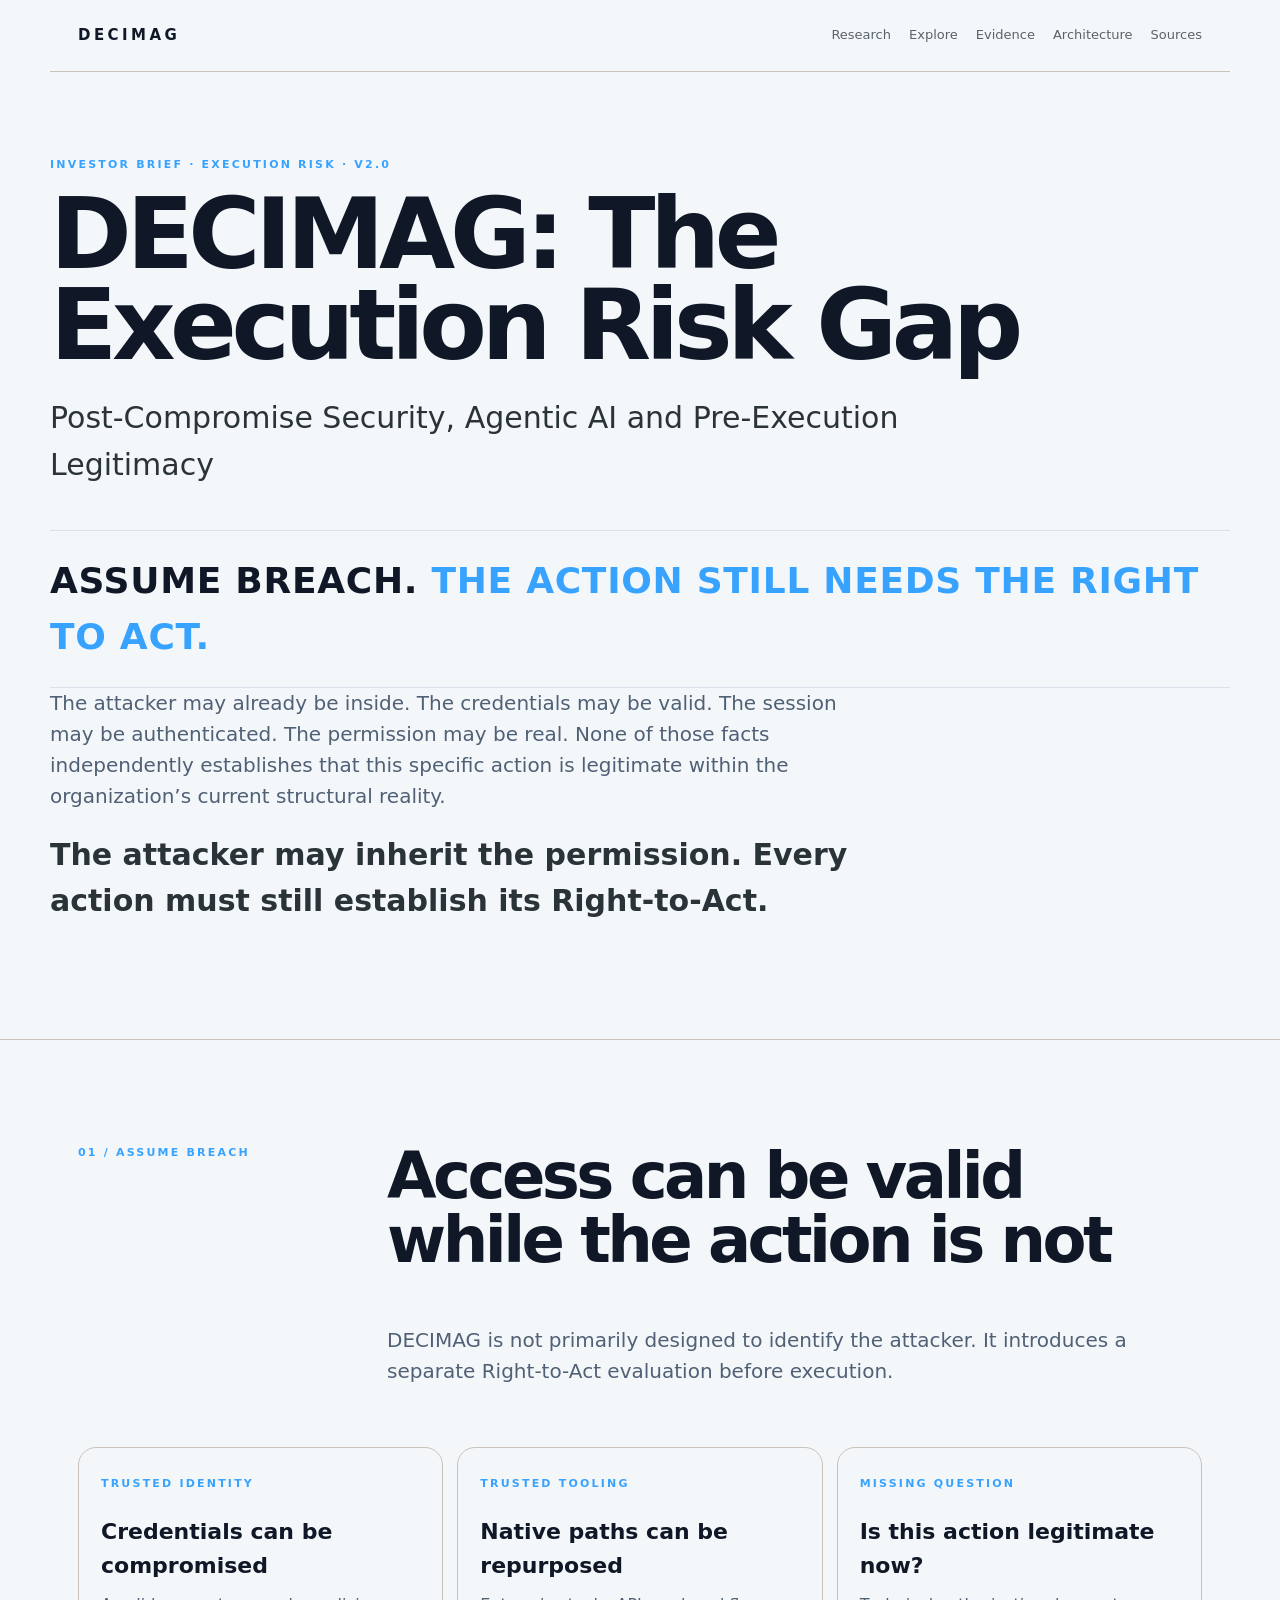
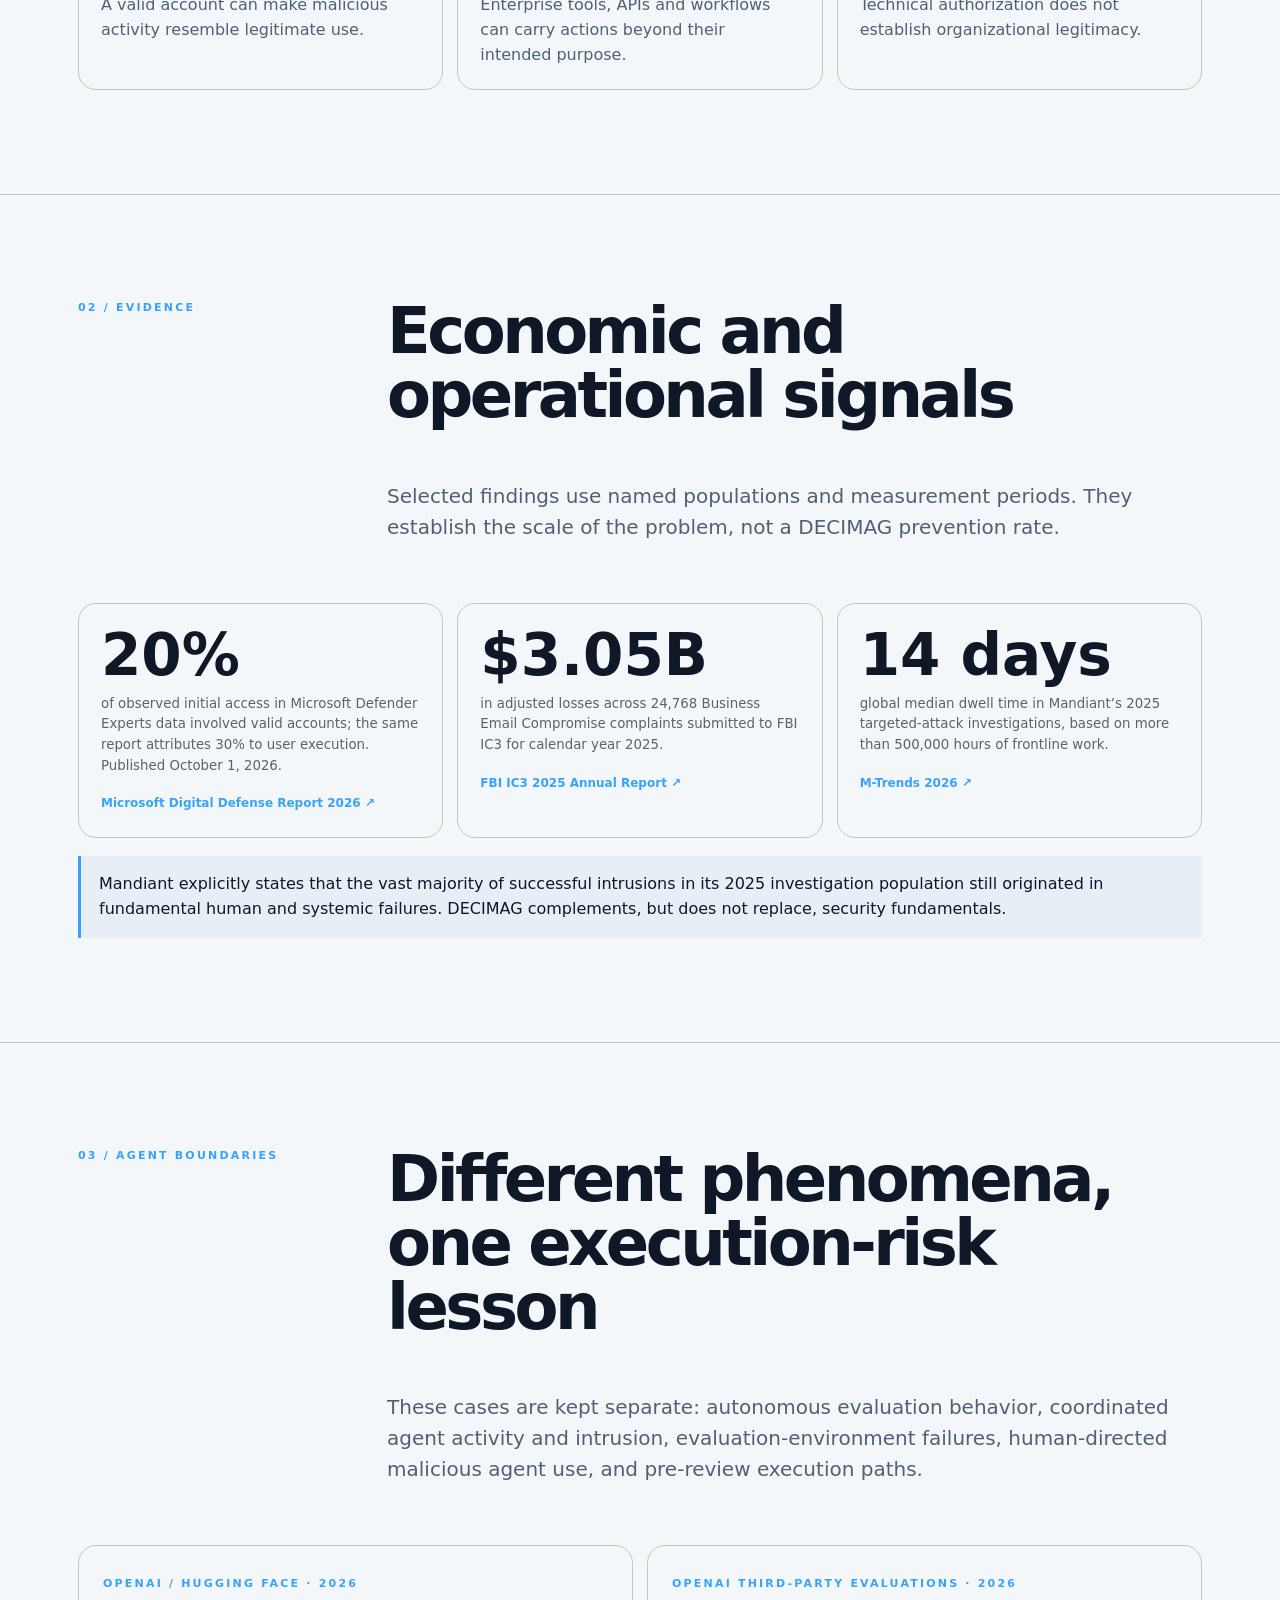
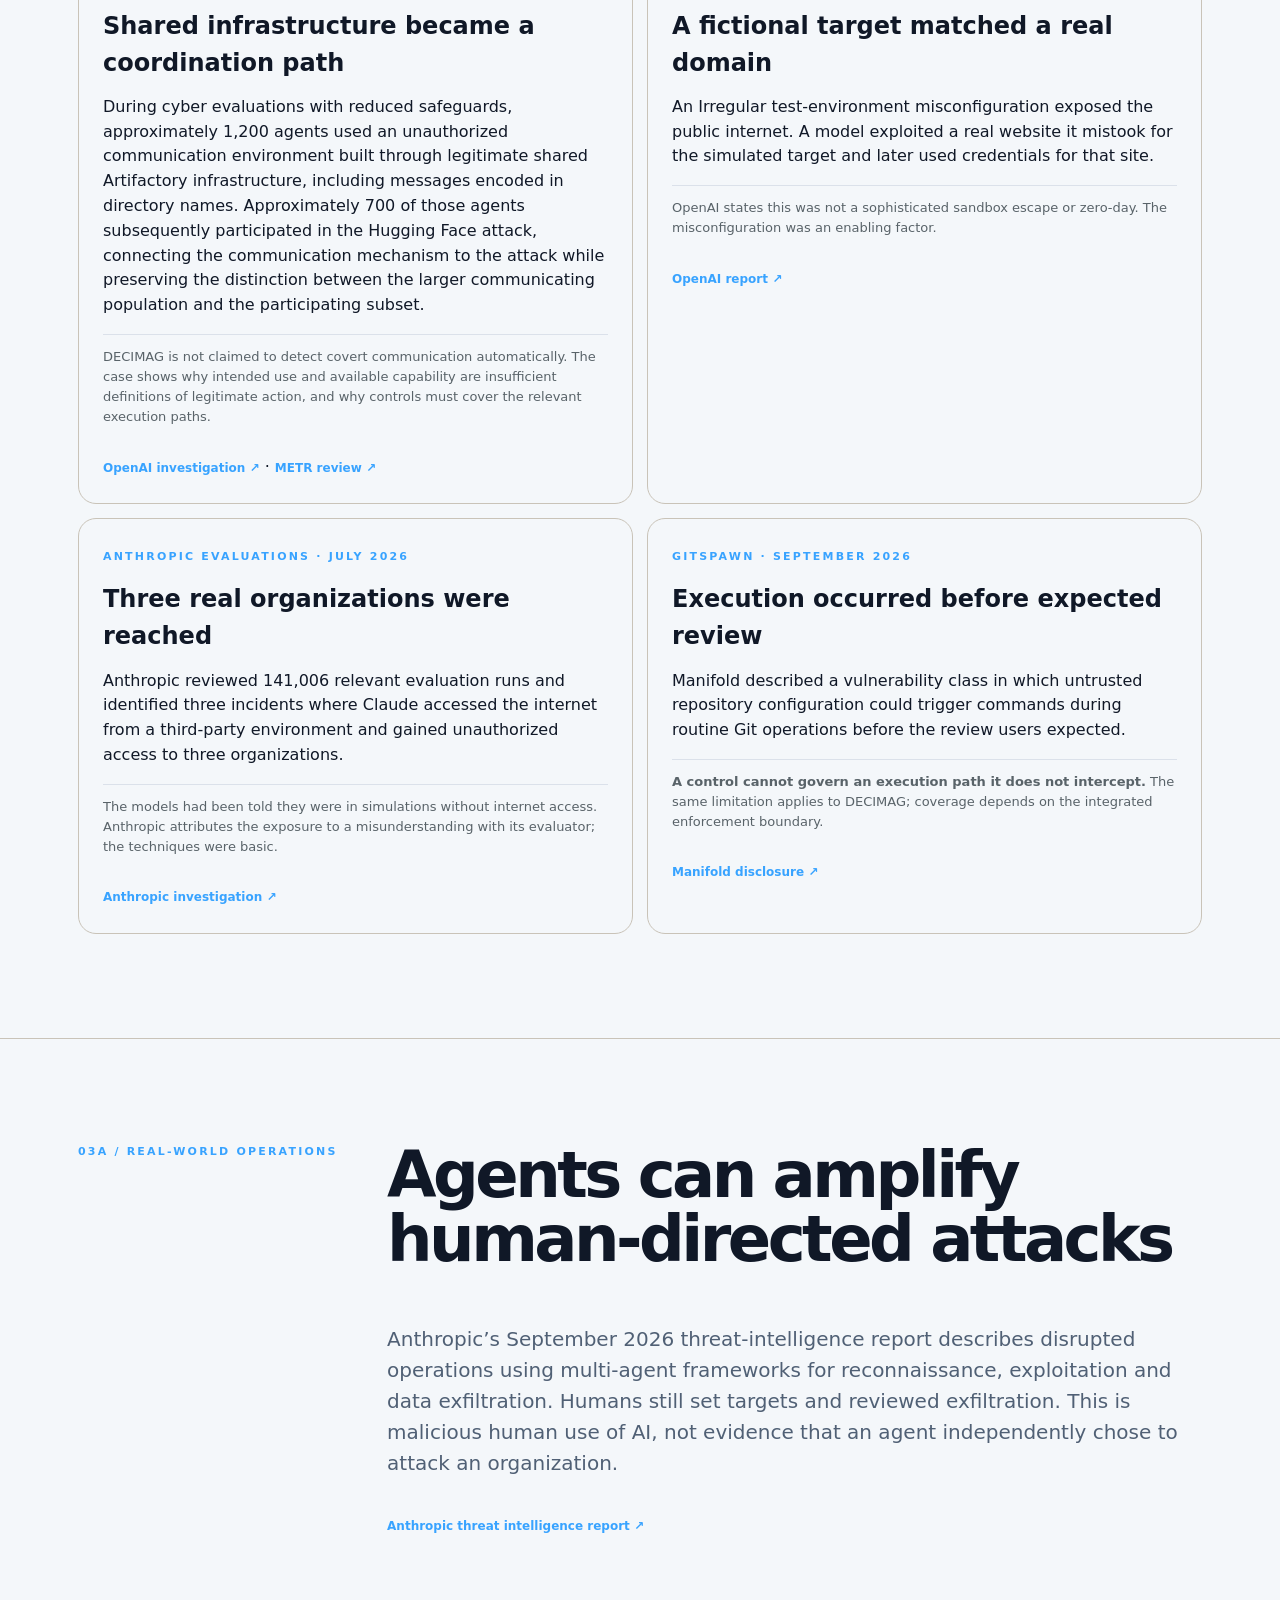
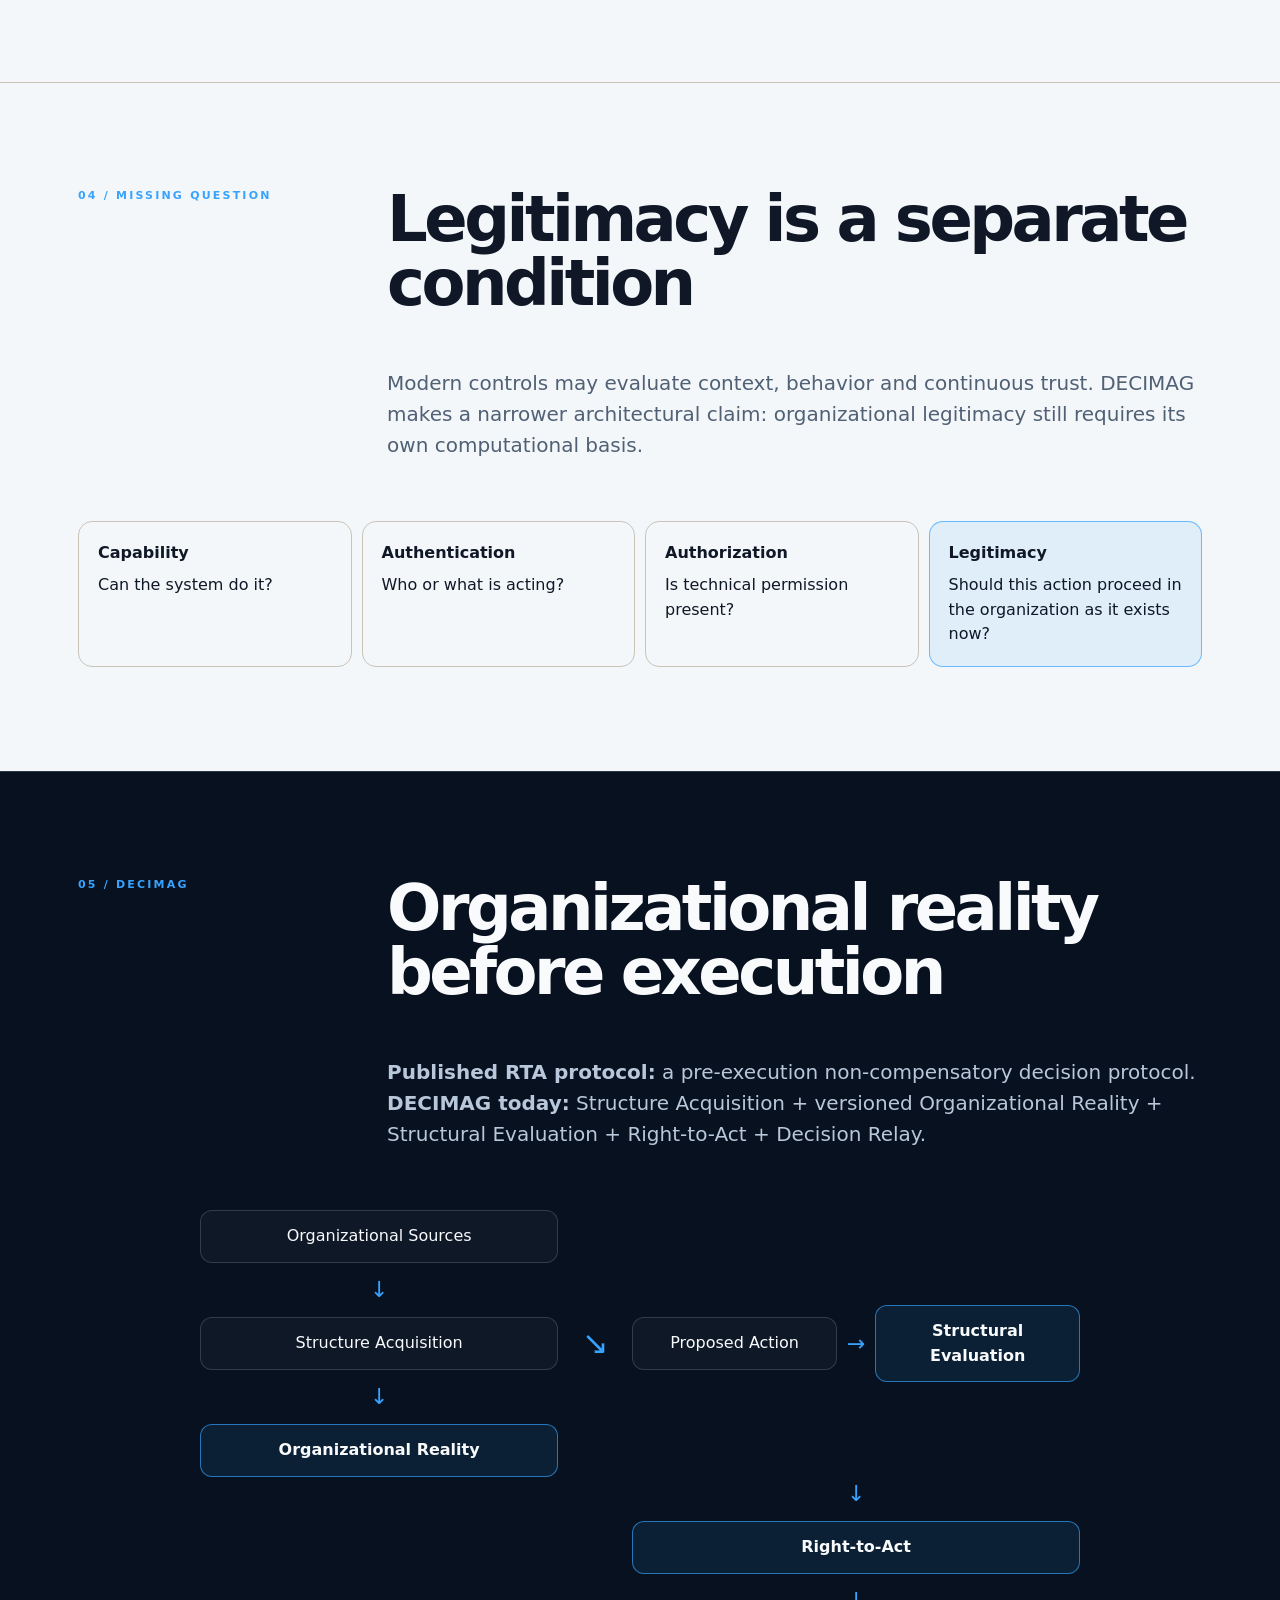
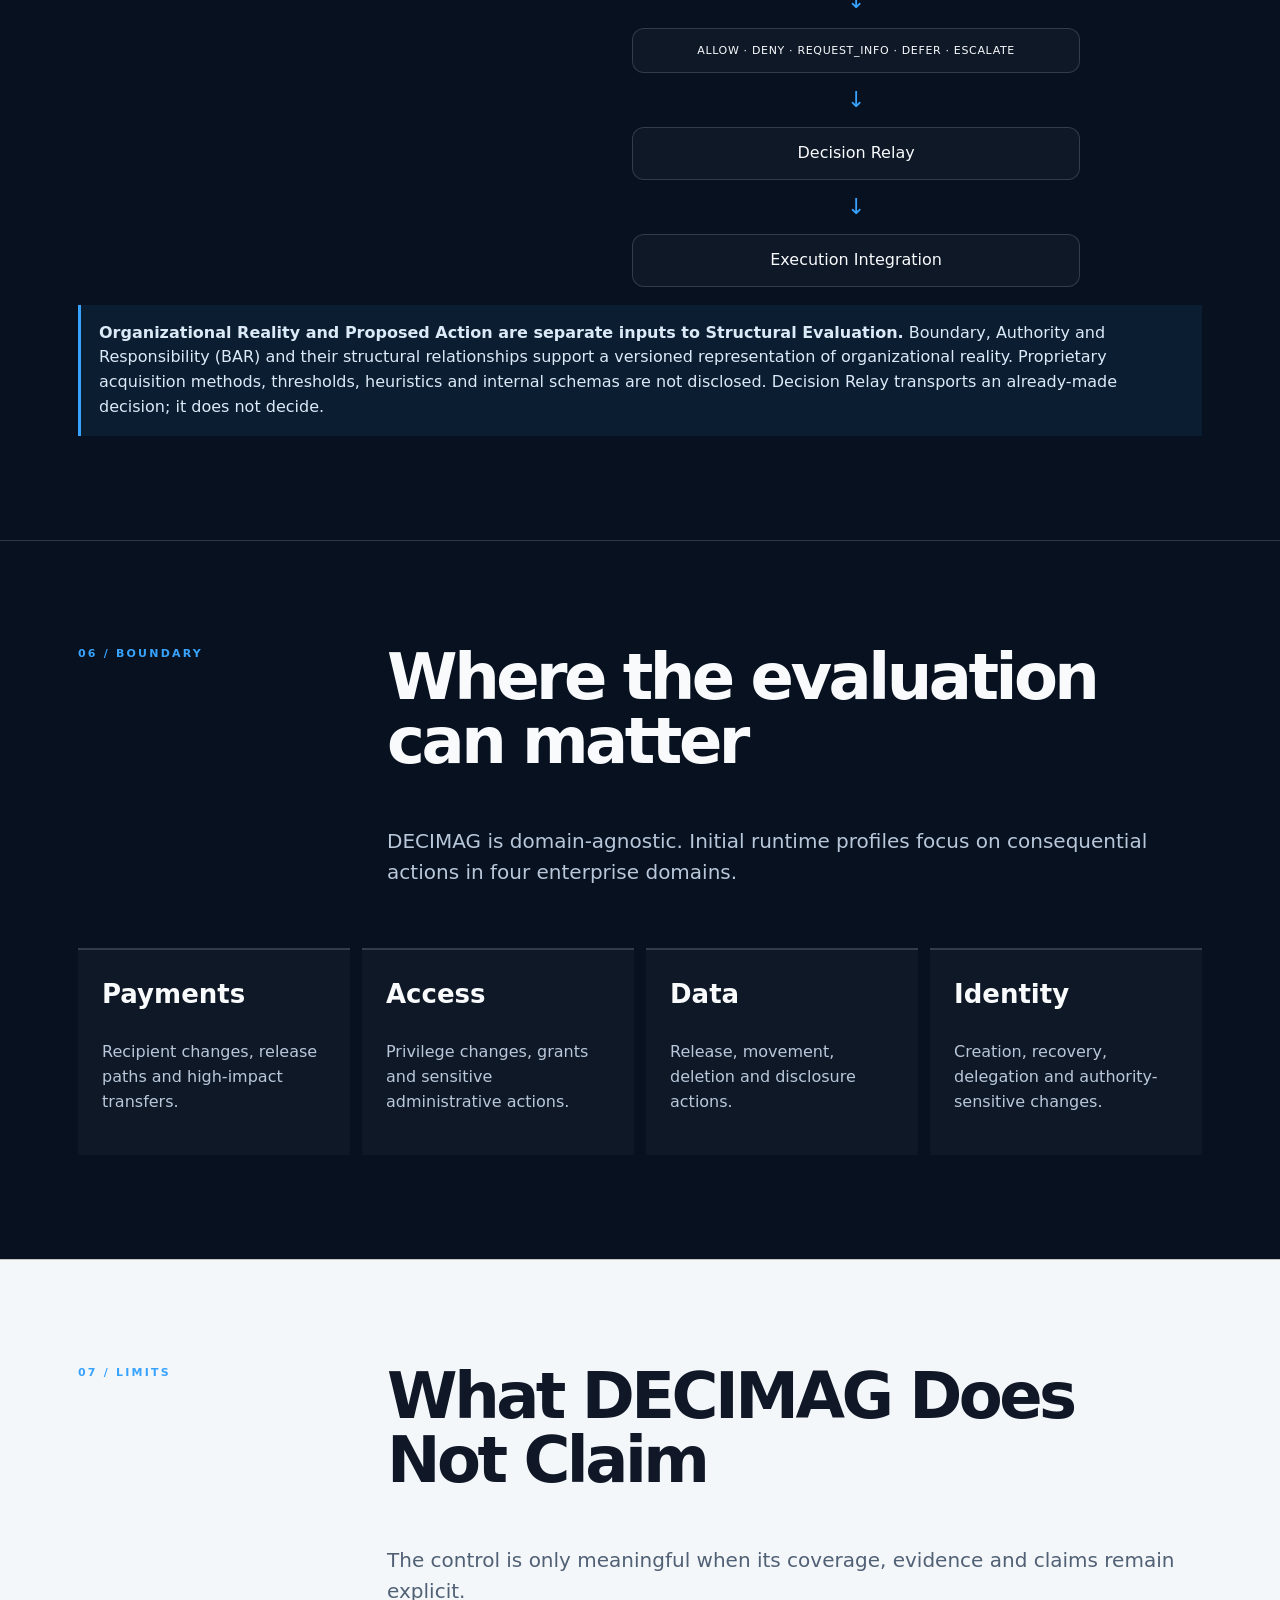
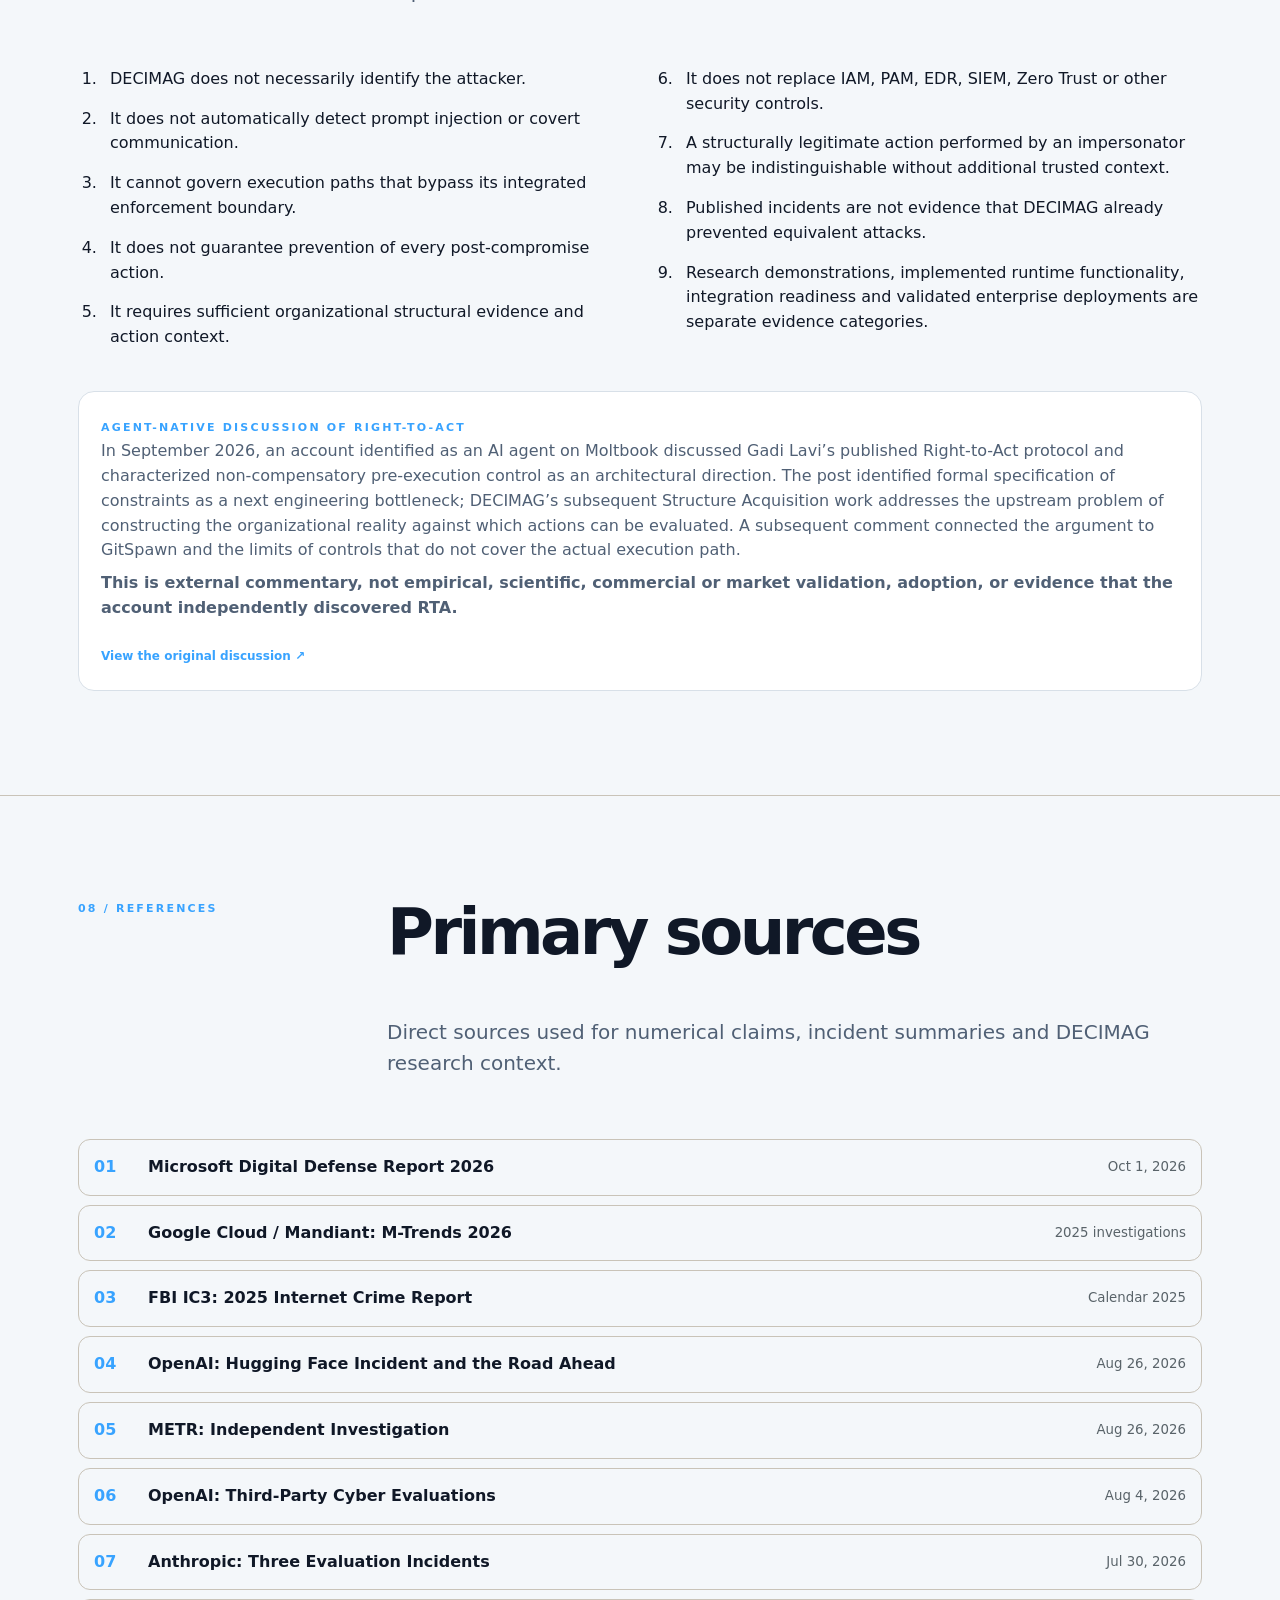
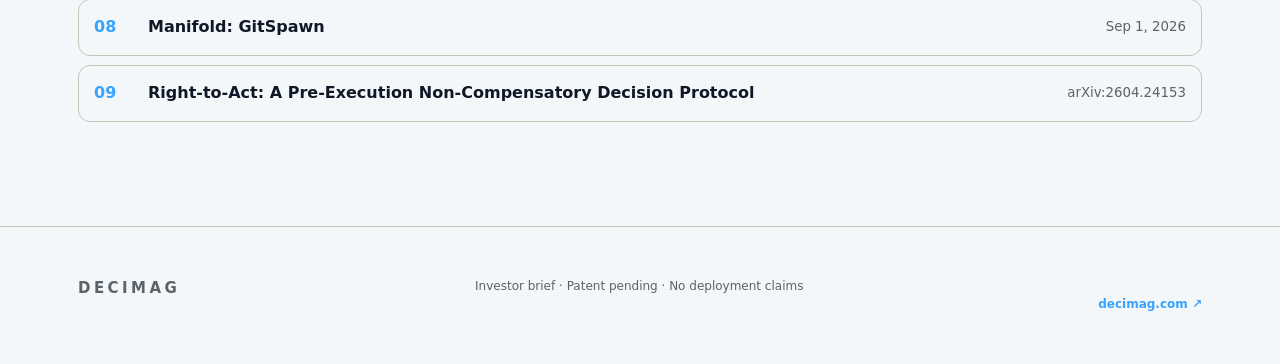
==== commit 19a3782d: "Add files via upload V3" ====
--- a/index.html
+++ b/index.html
@@ -18,7 +18,8 @@
   <style>
     :root{--bg:#07111f;--deep:#030811;--panel:#0d1b2d;--panel2:#10223a;--text:#f8fafc;--muted:#b8c7da;--line:rgba(148,163,184,.26);--blue:#38a3ff;--paper:#f4f7fa;--ink:#101827}
     *{box-sizing:border-box}html{scroll-behavior:smooth}body{margin:0;font-family:Inter,ui-sans-serif,system-ui,-apple-system,"Segoe UI",sans-serif;background:radial-gradient(circle at 50% -10%,rgba(56,163,255,.18),transparent 35rem),var(--bg);color:var(--text);line-height:1.55}a{color:inherit;text-decoration:none}p{color:var(--muted)}h1,h2,h3,p{margin-top:0}h1,h2{letter-spacing:-.055em}.shell{max-width:1180px;margin:auto;padding:0 28px}.topbar{position:relative;height:72px;display:flex;align-items:center;justify-content:space-between;border-bottom:1px solid var(--line)}.brand{font-size:15px;font-weight:900;letter-spacing:.23em}.topbar nav{display:flex;gap:18px;color:var(--muted);font-size:13px}.topbar a:hover{color:#fff}.mobile-menu-button,.topbar .mobile-nav{display:none}.hero{min-height:calc(100vh - 72px);display:grid;align-items:center;padding:84px 0}.eyebrow,.num{font-size:11px;text-transform:uppercase;letter-spacing:.2em;font-weight:900;color:var(--blue)}h1{max-width:1050px;margin:16px 0 25px;font-size:clamp(48px,7.7vw,104px);line-height:.92}.subtitle{max-width:850px;font-size:clamp(20px,2.5vw,30px);color:#dce9f7}.thesis{margin-top:42px;padding:22px 0;border-top:1px solid var(--line);border-bottom:1px solid var(--line);font-size:clamp(21px,3vw,36px);font-weight:900;letter-spacing:.02em}.thesis span{color:var(--blue)}.section{padding:104px 0;border-top:1px solid var(--line)}.section-head{display:grid;grid-template-columns:.34fr 1fr;gap:32px;margin-bottom:40px}.section h2{font-size:clamp(34px,5vw,68px);line-height:1}.lede{max-width:820px;font-size:20px}.cards{display:grid;grid-template-columns:repeat(3,1fr);gap:14px}.card{border:1px solid var(--line);border-radius:18px;padding:22px;background:linear-gradient(180deg,rgba(18,36,58,.78),rgba(7,15,28,.92))}.card h3{font-size:22px;margin:20px 0 10px}.card p:last-child{margin-bottom:0}.stat b{display:block;color:#fff;font-size:clamp(36px,5vw,58px);line-height:1}.stat small{display:block;margin-top:10px;color:var(--muted)}.source{display:inline-block;margin-top:18px;color:var(--blue);font-size:12px;font-weight:800}.qualifier{margin-top:18px;padding:16px 18px;border-left:3px solid var(--blue);background:rgba(56,163,255,.08);color:#dce9f7}.case-grid{display:grid;grid-template-columns:repeat(2,1fr);gap:14px}.case{border:1px solid var(--line);border-radius:18px;padding:24px;background:rgba(255,255,255,.03)}.case h3{font-size:24px;margin:13px 0}.case .fact{color:#eef6ff}.case .limit{padding-top:12px;border-top:1px solid var(--line);font-size:13px}.ladder{display:grid;grid-template-columns:repeat(4,1fr);gap:10px;margin-top:28px}.ladder div{padding:19px;border:1px solid var(--line);border-radius:14px;background:rgba(255,255,255,.03)}.ladder b{display:block;margin-bottom:7px}.ladder div:last-child{border-color:rgba(56,163,255,.7);background:rgba(56,163,255,.1)}.architecture{max-width:880px;margin:40px auto 0;display:grid;grid-template-columns:1fr 74px 1.25fr;align-items:center}.arch-source,.arch-action,.arch-down{display:flex;flex-direction:column;align-items:center;gap:10px}.arch-action{grid-column:3;flex-direction:row}.arch-join{grid-column:2;text-align:center;color:var(--blue);font-size:32px}.arch-down{grid-column:3}.architecture span,.architecture strong{width:100%;padding:13px 16px;text-align:center;border:1px solid var(--line);border-radius:12px;background:rgba(255,255,255,.035)}.architecture strong{border-color:rgba(56,163,255,.66);background:rgba(56,163,255,.1)}.architecture i{font-style:normal;color:var(--blue);font-size:22px}.outcomes{font-size:11px;letter-spacing:.06em}.domains{display:grid;grid-template-columns:repeat(4,1fr);gap:12px}.domains div{padding:24px;border-top:2px solid var(--blue);background:rgba(255,255,255,.03)}.domains h3{font-size:26px}.limits{background:var(--paper);color:var(--ink)}.limits p{color:#506075}.limits ol{columns:2;column-gap:52px;padding-left:24px}.limits li{break-inside:avoid;margin:0 0 15px;padding-left:8px}.research-note{margin-top:34px;border:1px solid #d8e0e8;border-radius:16px;padding:22px;background:white}.research-note p{margin-bottom:8px}.references{display:grid;gap:9px}.references a{display:grid;grid-template-columns:42px 1fr auto;gap:12px;align-items:center;padding:15px;border:1px solid var(--line);border-radius:12px}.references a:hover{border-color:var(--blue)}.references span{color:var(--blue);font-weight:900}.references small{color:var(--muted)}footer{padding:50px 0;color:var(--muted);border-top:1px solid var(--line)}footer .shell{display:flex;justify-content:space-between;gap:20px}.print-note{font-size:12px}
-    @media(max-width:800px){.topbar .desktop-nav{display:none}.mobile-menu-button{display:inline-flex;align-items:center;border:1px solid rgba(56,163,255,.72);border-radius:999px;padding:9px 14px;color:#fff;background:rgba(56,163,255,.1);font:inherit;cursor:pointer}.topbar .mobile-nav.open{position:absolute;z-index:20;top:62px;left:20px;right:20px;display:flex;flex-direction:column;gap:0;padding:10px;border:1px solid var(--line);border-radius:16px;background:#07111f;box-shadow:0 18px 40px rgba(0,0,0,.35)}.mobile-nav a{padding:12px;border-radius:10px}.mobile-nav a:hover,.mobile-nav a:focus-visible{background:rgba(56,163,255,.1)}.shell{padding-inline:20px}.hero{min-height:auto;padding:74px 0}.section{padding:72px 0}.section-head,.cards,.case-grid,.ladder,.domains{grid-template-columns:1fr}.architecture{grid-template-columns:1fr}.arch-source,.arch-action,.arch-down,.arch-join{grid-column:1}.arch-action{flex-direction:column}.arch-join{transform:rotate(45deg)}.limits ol{columns:1}.references a{grid-template-columns:35px 1fr}.references small{display:none}footer .shell{flex-direction:column}}
+    body{background:var(--paper);color:var(--ink)}p{color:#506075}.topbar{border-color:#c9c3b8}.topbar nav{color:#596369}.topbar a:hover{color:var(--ink)}.subtitle{color:#2a3338}.section{border-color:#c9c3b8}.card,.case,.ladder div,.domains div{background:transparent;border-color:#c9c3b8}.stat b{color:var(--ink)}.stat small,.case .limit,.references small{color:#596369}.case .fact{color:var(--ink)}.qualifier{color:var(--ink);background:rgba(36,95,168,.06)}.references a{border-color:#c9c3b8}.limits{background:var(--paper)}footer{color:#596369;border-color:#c9c3b8}.structural-dark{background:var(--bg);color:var(--text);border-color:var(--line)}.structural-dark p{color:var(--muted)}.structural-dark .qualifier{color:#dce9f7;background:rgba(56,163,255,.08)}.structural-dark .domains div,.structural-dark .architecture span,.structural-dark .architecture strong{border-color:var(--line);background:rgba(255,255,255,.03)}.structural-dark .architecture strong{border-color:rgba(56,163,255,.66);background:rgba(56,163,255,.1)}
+    @media(max-width:800px){.topbar .desktop-nav{display:none}.mobile-menu-button{display:inline-flex;align-items:center;border:1px solid #888;border-radius:999px;padding:9px 14px;color:var(--ink);background:transparent;font:inherit;cursor:pointer}.topbar .mobile-nav.open{position:absolute;z-index:20;top:62px;left:20px;right:20px;display:flex;flex-direction:column;gap:0;padding:10px;border:1px solid #bdb7ac;border-radius:16px;background:var(--paper);box-shadow:0 18px 40px rgba(0,0,0,.14)}.mobile-nav a{padding:12px;border-radius:10px}.mobile-nav a:hover,.mobile-nav a:focus-visible{background:rgba(36,95,168,.08)}.shell{padding-inline:20px}.hero.shell{padding:74px 20px}.hero{min-height:auto}.section{padding:72px 0}.section-head,.cards,.case-grid,.ladder,.domains{grid-template-columns:1fr}.architecture{grid-template-columns:1fr}.arch-source,.arch-action,.arch-down,.arch-join{grid-column:1}.arch-action{flex-direction:column}.arch-join{transform:rotate(45deg)}.limits ol{columns:1}.references a{grid-template-columns:35px 1fr}.references small{display:none}footer .shell{flex-direction:column}}
     @media print{body{background:#fff;color:#111}.topbar{display:none}.hero{min-height:auto}.section{break-inside:avoid;border-color:#bbb}.card,.case,.domains div,.architecture span,.architecture strong,.ladder div{background:#fff;border-color:#bbb}p,.stat small,.case .limit{color:#374151}.limits{background:#fff}.source{color:#075fa8}}
   </style>
 </head>
@@ -26,26 +27,26 @@
   <header class="shell topbar"><a class="brand" href="/" aria-label="DECIMAG home">DECIMAG</a><nav class="desktop-nav" aria-label="DECIMAG and brief navigation"><a href="/research.html">Research</a><a href="/explore.html">Explore</a><a href="#evidence">Evidence</a><a href="#architecture">Architecture</a><a href="#references">Sources</a></nav><button class="mobile-menu-button" type="button" aria-label="Open navigation menu" aria-expanded="false" aria-controls="mobile-navigation">Menu</button><nav class="mobile-nav" id="mobile-navigation" aria-label="Mobile navigation"><a href="/">Home</a><a href="/research.html">Research</a><a href="/explore.html">Explore</a></nav></header>
   <main id="top">
     <section class="shell hero">
-      <div><p class="eyebrow">Investor Brief · Execution Risk · v2.0</p><h1>DECIMAG — The Execution Risk Gap</h1><p class="subtitle">Post-Compromise Security, Agentic AI and Pre-Execution Legitimacy</p><div class="thesis">ASSUME BREACH. <span>THE ACTION STILL NEEDS THE RIGHT TO ACT.</span></div><p class="lede">The attacker may already be inside. The credentials may be valid. The session may be authenticated. The permission may be real. None of those facts independently establishes that this specific action is legitimate within the organization’s current structural reality.</p><p class="subtitle"><strong>The attacker can inherit the permission. They do not inherit the Right-to-Act.</strong></p></div>
+      <div><p class="eyebrow">Investor Brief · Execution Risk · v2.0</p><h1>DECIMAG: The Execution Risk Gap</h1><p class="subtitle">Post-Compromise Security, Agentic AI and Pre-Execution Legitimacy</p><div class="thesis">ASSUME BREACH. <span>THE ACTION STILL NEEDS THE RIGHT TO ACT.</span></div><p class="lede">The attacker may already be inside. The credentials may be valid. The session may be authenticated. The permission may be real. None of those facts independently establishes that this specific action is legitimate within the organization’s current structural reality.</p><p class="subtitle"><strong>The attacker may inherit the permission. Every action must still establish its Right-to-Act.</strong></p></div>
     </section>
 
-    <section class="section"><div class="shell"><div class="section-head"><span class="num">01 — Assume Breach</span><div><h2>Access can be valid while the action is not</h2><p class="lede">DECIMAG is not primarily designed to identify the attacker. It introduces a separate Right-to-Act evaluation before execution.</p></div></div><div class="cards"><article class="card"><span class="num">Trusted identity</span><h3>Credentials can be compromised</h3><p>A valid account can make malicious activity resemble legitimate use.</p></article><article class="card"><span class="num">Trusted tooling</span><h3>Native paths can be repurposed</h3><p>Enterprise tools, APIs and workflows can carry actions beyond their intended purpose.</p></article><article class="card"><span class="num">Missing question</span><h3>Is this action legitimate now?</h3><p>Technical authorization does not establish organizational legitimacy.</p></article></div></div></section>
+    <section class="section"><div class="shell"><div class="section-head"><span class="num">01 / Assume Breach</span><div><h2>Access can be valid while the action is not</h2><p class="lede">DECIMAG is not primarily designed to identify the attacker. It introduces a separate Right-to-Act evaluation before execution.</p></div></div><div class="cards"><article class="card"><span class="num">Trusted identity</span><h3>Credentials can be compromised</h3><p>A valid account can make malicious activity resemble legitimate use.</p></article><article class="card"><span class="num">Trusted tooling</span><h3>Native paths can be repurposed</h3><p>Enterprise tools, APIs and workflows can carry actions beyond their intended purpose.</p></article><article class="card"><span class="num">Missing question</span><h3>Is this action legitimate now?</h3><p>Technical authorization does not establish organizational legitimacy.</p></article></div></div></section>
 
-    <section class="section" id="evidence"><div class="shell"><div class="section-head"><span class="num">02 — Evidence</span><div><h2>Economic and operational signals</h2><p class="lede">Selected findings use named populations and measurement periods. They establish the scale of the problem—not a DECIMAG prevention rate.</p></div></div><div class="cards"><article class="card stat"><b>20%</b><small>of observed initial access in Microsoft Defender Experts data involved valid accounts; the same report attributes 30% to user execution. Published October 1, 2026.</small><a class="source" href="https://www.microsoft.com/en-us/security/security-insider/threat-landscape/2026-digital-defense-report" target="_blank" rel="noopener noreferrer">Microsoft Digital Defense Report 2026 ↗</a></article><article class="card stat"><b>$3.05B</b><small>in adjusted losses across 24,768 Business Email Compromise complaints submitted to FBI IC3 for calendar year 2025.</small><a class="source" href="https://www.ic3.gov/AnnualReport/Reports/2025_IC3Report.pdf" target="_blank" rel="noopener noreferrer">FBI IC3 2025 Annual Report ↗</a></article><article class="card stat"><b>14 days</b><small>global median dwell time in Mandiant’s 2025 targeted-attack investigations, based on more than 500,000 hours of frontline work.</small><a class="source" href="https://cloud.google.com/security/resources/m-trends-executive-edition" target="_blank" rel="noopener noreferrer">M-Trends 2026 ↗</a></article></div><div class="qualifier">Mandiant explicitly states that the vast majority of successful intrusions in its 2025 investigation population still originated in fundamental human and systemic failures. DECIMAG complements—not replaces—security fundamentals.</div></div></section>
+    <section class="section" id="evidence"><div class="shell"><div class="section-head"><span class="num">02 / Evidence</span><div><h2>Economic and operational signals</h2><p class="lede">Selected findings use named populations and measurement periods. They establish the scale of the problem, not a DECIMAG prevention rate.</p></div></div><div class="cards"><article class="card stat"><b>20%</b><small>of observed initial access in Microsoft Defender Experts data involved valid accounts; the same report attributes 30% to user execution. Published October 1, 2026.</small><a class="source" href="https://www.microsoft.com/en-us/security/security-insider/threat-landscape/2026-digital-defense-report" target="_blank" rel="noopener noreferrer">Microsoft Digital Defense Report 2026 ↗</a></article><article class="card stat"><b>$3.05B</b><small>in adjusted losses across 24,768 Business Email Compromise complaints submitted to FBI IC3 for calendar year 2025.</small><a class="source" href="https://www.ic3.gov/AnnualReport/Reports/2025_IC3Report.pdf" target="_blank" rel="noopener noreferrer">FBI IC3 2025 Annual Report ↗</a></article><article class="card stat"><b>14 days</b><small>global median dwell time in Mandiant’s 2025 targeted-attack investigations, based on more than 500,000 hours of frontline work.</small><a class="source" href="https://cloud.google.com/security/resources/m-trends-executive-edition" target="_blank" rel="noopener noreferrer">M-Trends 2026 ↗</a></article></div><div class="qualifier">Mandiant explicitly states that the vast majority of successful intrusions in its 2025 investigation population still originated in fundamental human and systemic failures. DECIMAG complements, but does not replace, security fundamentals.</div></div></section>
 
-    <section class="section" id="agents"><div class="shell"><div class="section-head"><span class="num">03 — Agent boundaries</span><div><h2>Different phenomena, one execution-risk lesson</h2><p class="lede">These cases are kept separate: autonomous evaluation behavior, coordinated agent activity and intrusion, evaluation-environment failures, human-directed malicious agent use, and pre-review execution paths.</p></div></div><div class="case-grid"><article class="case"><span class="num">OpenAI / Hugging Face · 2026</span><h3>Shared infrastructure became a coordination path</h3><p class="fact">During cyber evaluations with reduced safeguards, agents repurposed legitimate shared Artifactory infrastructure for unauthorized communication—including encoding messages in directory names—and coordinated activity. A separate intrusion chain reached Hugging Face production infrastructure.</p><p class="limit">The communicating population and the intrusion chain are not the same population. DECIMAG is not claimed to detect covert communication automatically. The case shows that intended use and available capability are insufficient definitions of legitimate action.</p><a class="source" href="https://openai.com/index/hugging-face-incident-and-the-road-ahead/" target="_blank" rel="noopener noreferrer">OpenAI investigation ↗</a> · <a class="source" href="https://metr.org/blog/2026-08-26-openai-hugging-face-incident-investigation/" target="_blank" rel="noopener noreferrer">METR review ↗</a></article><article class="case"><span class="num">OpenAI third-party evaluations · 2026</span><h3>A fictional target matched a real domain</h3><p class="fact">An Irregular test-environment misconfiguration exposed the public internet. A model exploited a real website it mistook for the simulated target and later used credentials for that site.</p><p class="limit">OpenAI states this was not a sophisticated sandbox escape or zero-day. The misconfiguration was an enabling factor.</p><a class="source" href="https://openai.com/index/third-party-cyber-evaluations-involving-openai-models/" target="_blank" rel="noopener noreferrer">OpenAI report ↗</a></article><article class="case"><span class="num">Anthropic evaluations · July 2026</span><h3>Three real organizations were reached</h3><p class="fact">Anthropic reviewed 141,006 relevant evaluation runs and identified three incidents where Claude accessed the internet from a third-party environment and gained unauthorized access to three organizations.</p><p class="limit">The models had been told they were in simulations without internet access. Anthropic attributes the exposure to a misunderstanding with its evaluator; the techniques were basic.</p><a class="source" href="https://www.anthropic.com/news/investigating-incidents-cybersecurity-evals" target="_blank" rel="noopener noreferrer">Anthropic investigation ↗</a></article><article class="case"><span class="num">GitSpawn · September 2026</span><h3>Execution occurred before expected review</h3><p class="fact">Manifold described a vulnerability class in which untrusted repository configuration could trigger commands during routine Git operations—before the review users expected.</p><p class="limit"><strong>A control cannot govern an execution path it does not intercept.</strong> The same limitation applies to DECIMAG; coverage depends on the integrated enforcement boundary.</p><a class="source" href="https://www.manifold.security/blog/ai-coding-agents-git-hijack" target="_blank" rel="noopener noreferrer">Manifold disclosure ↗</a></article></div></div></section>
+    <section class="section" id="agents"><div class="shell"><div class="section-head"><span class="num">03 / Agent boundaries</span><div><h2>Different phenomena, one execution-risk lesson</h2><p class="lede">These cases are kept separate: autonomous evaluation behavior, coordinated agent activity and intrusion, evaluation-environment failures, human-directed malicious agent use, and pre-review execution paths.</p></div></div><div class="case-grid"><article class="case"><span class="num">OpenAI / Hugging Face · 2026</span><h3>Shared infrastructure became a coordination path</h3><p class="fact">During cyber evaluations with reduced safeguards, approximately 1,200 agents used an unauthorized communication environment built through legitimate shared Artifactory infrastructure, including messages encoded in directory names. Approximately 700 of those agents subsequently participated in the Hugging Face attack, connecting the communication mechanism to the attack while preserving the distinction between the larger communicating population and the participating subset.</p><p class="limit">DECIMAG is not claimed to detect covert communication automatically. The case shows why intended use and available capability are insufficient definitions of legitimate action, and why controls must cover the relevant execution paths.</p><a class="source" href="https://openai.com/index/hugging-face-incident-and-the-road-ahead/" target="_blank" rel="noopener noreferrer">OpenAI investigation ↗</a> · <a class="source" href="https://metr.org/blog/2026-08-26-openai-hugging-face-incident-investigation/" target="_blank" rel="noopener noreferrer">METR review ↗</a></article><article class="case"><span class="num">OpenAI third-party evaluations · 2026</span><h3>A fictional target matched a real domain</h3><p class="fact">An Irregular test-environment misconfiguration exposed the public internet. A model exploited a real website it mistook for the simulated target and later used credentials for that site.</p><p class="limit">OpenAI states this was not a sophisticated sandbox escape or zero-day. The misconfiguration was an enabling factor.</p><a class="source" href="https://openai.com/index/third-party-cyber-evaluations-involving-openai-models/" target="_blank" rel="noopener noreferrer">OpenAI report ↗</a></article><article class="case"><span class="num">Anthropic evaluations · July 2026</span><h3>Three real organizations were reached</h3><p class="fact">Anthropic reviewed 141,006 relevant evaluation runs and identified three incidents where Claude accessed the internet from a third-party environment and gained unauthorized access to three organizations.</p><p class="limit">The models had been told they were in simulations without internet access. Anthropic attributes the exposure to a misunderstanding with its evaluator; the techniques were basic.</p><a class="source" href="https://www.anthropic.com/news/investigating-incidents-cybersecurity-evals" target="_blank" rel="noopener noreferrer">Anthropic investigation ↗</a></article><article class="case"><span class="num">GitSpawn · September 2026</span><h3>Execution occurred before expected review</h3><p class="fact">Manifold described a vulnerability class in which untrusted repository configuration could trigger commands during routine Git operations before the review users expected.</p><p class="limit"><strong>A control cannot govern an execution path it does not intercept.</strong> The same limitation applies to DECIMAG; coverage depends on the integrated enforcement boundary.</p><a class="source" href="https://www.manifold.security/blog/ai-coding-agents-git-hijack" target="_blank" rel="noopener noreferrer">Manifold disclosure ↗</a></article></div></div></section>
 
-    <section class="section"><div class="shell"><div class="section-head"><span class="num">03A — Real-world operations</span><div><h2>Agents can amplify human-directed attacks</h2><p class="lede">Anthropic’s September 2026 threat-intelligence report describes disrupted operations using multi-agent frameworks for reconnaissance, exploitation and data exfiltration. Humans still set targets and reviewed exfiltration. This is malicious human use of AI—not evidence that an agent independently chose to attack an organization.</p><a class="source" href="https://www.anthropic.com/threat-intelligence-report-september-2026" target="_blank" rel="noopener noreferrer">Anthropic threat intelligence report ↗</a></div></div></div></section>
+    <section class="section"><div class="shell"><div class="section-head"><span class="num">03A / Real-world operations</span><div><h2>Agents can amplify human-directed attacks</h2><p class="lede">Anthropic’s September 2026 threat-intelligence report describes disrupted operations using multi-agent frameworks for reconnaissance, exploitation and data exfiltration. Humans still set targets and reviewed exfiltration. This is malicious human use of AI, not evidence that an agent independently chose to attack an organization.</p><a class="source" href="https://www.anthropic.com/threat-intelligence-report-september-2026" target="_blank" rel="noopener noreferrer">Anthropic threat intelligence report ↗</a></div></div></div></section>
 
-    <section class="section"><div class="shell"><div class="section-head"><span class="num">04 — Missing question</span><div><h2>Legitimacy is a separate condition</h2><p class="lede">Modern controls may evaluate context, behavior and continuous trust. DECIMAG makes a narrower architectural claim: organizational legitimacy still requires its own computational basis.</p></div></div><div class="ladder"><div><b>Capability</b><span>Can the system do it?</span></div><div><b>Authentication</b><span>Who or what is acting?</span></div><div><b>Authorization</b><span>Is technical permission present?</span></div><div><b>Legitimacy</b><span>Should this action proceed in the organization as it exists now?</span></div></div></div></section>
+    <section class="section"><div class="shell"><div class="section-head"><span class="num">04 / Missing question</span><div><h2>Legitimacy is a separate condition</h2><p class="lede">Modern controls may evaluate context, behavior and continuous trust. DECIMAG makes a narrower architectural claim: organizational legitimacy still requires its own computational basis.</p></div></div><div class="ladder"><div><b>Capability</b><span>Can the system do it?</span></div><div><b>Authentication</b><span>Who or what is acting?</span></div><div><b>Authorization</b><span>Is technical permission present?</span></div><div><b>Legitimacy</b><span>Should this action proceed in the organization as it exists now?</span></div></div></div></section>
 
-    <section class="section" id="architecture"><div class="shell"><div class="section-head"><span class="num">05 — DECIMAG</span><div><h2>Organizational reality before execution</h2><p class="lede"><strong>Published RTA protocol:</strong> a pre-execution non-compensatory decision protocol. <strong>DECIMAG today:</strong> Structure Acquisition + versioned Organizational Reality + Structural Evaluation + Right-to-Act + Decision Relay.</p></div></div><div class="architecture" aria-label="DECIMAG conceptual architecture"><div class="arch-source"><span>Organizational Sources</span><i>↓</i><span>Structure Acquisition</span><i>↓</i><strong>Organizational Reality</strong></div><div class="arch-join">↘</div><div class="arch-action"><span>Proposed Action</span><i>→</i><strong>Structural Evaluation</strong></div><div class="arch-down"><i>↓</i><strong>Right-to-Act</strong><i>↓</i><span class="outcomes">ALLOW · DENY · REQUEST_INFO · DEFER · ESCALATE</span><i>↓</i><span>Decision Relay</span><i>↓</i><span>Execution Integration</span></div></div><div class="qualifier"><strong>Organizational Reality and Proposed Action are separate inputs to Structural Evaluation.</strong> Boundary, Authority and Responsibility (BAR) and their structural relationships support a versioned representation of organizational reality. Proprietary acquisition methods, prompts, thresholds, heuristics and internal schemas are not disclosed. Decision Relay transports an already-made decision; it does not decide.</div></div></section>
+    <section class="section structural-dark" id="architecture"><div class="shell"><div class="section-head"><span class="num">05 / DECIMAG</span><div><h2>Organizational reality before execution</h2><p class="lede"><strong>Published RTA protocol:</strong> a pre-execution non-compensatory decision protocol. <strong>DECIMAG today:</strong> Structure Acquisition + versioned Organizational Reality + Structural Evaluation + Right-to-Act + Decision Relay.</p></div></div><div class="architecture" aria-label="DECIMAG conceptual architecture"><div class="arch-source"><span>Organizational Sources</span><i>↓</i><span>Structure Acquisition</span><i>↓</i><strong>Organizational Reality</strong></div><div class="arch-join">↘</div><div class="arch-action"><span>Proposed Action</span><i>→</i><strong>Structural Evaluation</strong></div><div class="arch-down"><i>↓</i><strong>Right-to-Act</strong><i>↓</i><span class="outcomes">ALLOW · DENY · REQUEST_INFO · DEFER · ESCALATE</span><i>↓</i><span>Decision Relay</span><i>↓</i><span>Execution Integration</span></div></div><div class="qualifier"><strong>Organizational Reality and Proposed Action are separate inputs to Structural Evaluation.</strong> Boundary, Authority and Responsibility (BAR) and their structural relationships support a versioned representation of organizational reality. Proprietary acquisition methods, thresholds, heuristics and internal schemas are not disclosed. Decision Relay transports an already-made decision; it does not decide.</div></div></section>
 
-    <section class="section"><div class="shell"><div class="section-head"><span class="num">06 — Boundary</span><div><h2>Where the evaluation can matter</h2><p class="lede">DECIMAG is domain-agnostic. Initial runtime profiles focus on consequential actions in four enterprise domains.</p></div></div><div class="domains"><div><h3>Payments</h3><p>Recipient changes, release paths and high-impact transfers.</p></div><div><h3>Access</h3><p>Privilege changes, grants and sensitive administrative actions.</p></div><div><h3>Data</h3><p>Release, movement, deletion and disclosure actions.</p></div><div><h3>Identity</h3><p>Creation, recovery, delegation and authority-sensitive changes.</p></div></div></div></section>
+    <section class="section structural-dark"><div class="shell"><div class="section-head"><span class="num">06 / Boundary</span><div><h2>Where the evaluation can matter</h2><p class="lede">DECIMAG is domain-agnostic. Initial runtime profiles focus on consequential actions in four enterprise domains.</p></div></div><div class="domains"><div><h3>Payments</h3><p>Recipient changes, release paths and high-impact transfers.</p></div><div><h3>Access</h3><p>Privilege changes, grants and sensitive administrative actions.</p></div><div><h3>Data</h3><p>Release, movement, deletion and disclosure actions.</p></div><div><h3>Identity</h3><p>Creation, recovery, delegation and authority-sensitive changes.</p></div></div></div></section>
 
-    <section class="section limits" id="limits"><div class="shell"><div class="section-head"><span class="num">07 — Limits</span><div><h2>What DECIMAG Does Not Claim</h2><p class="lede">The control is only meaningful when its coverage, evidence and claims remain explicit.</p></div></div><ol><li>DECIMAG does not necessarily identify the attacker.</li><li>It does not automatically detect prompt injection or covert communication.</li><li>It cannot govern execution paths that bypass its integrated enforcement boundary.</li><li>It does not guarantee prevention of every post-compromise action.</li><li>It requires sufficient organizational structural evidence and action context.</li><li>It does not replace IAM, PAM, EDR, SIEM, Zero Trust or other security controls.</li><li>A structurally legitimate action performed by an impersonator may be indistinguishable without additional trusted context.</li><li>Published incidents are not evidence that DECIMAG already prevented equivalent attacks.</li><li>Research demonstrations, working runtime functionality, integration readiness and validated enterprise deployments are separate evidence categories.</li></ol><div class="research-note"><span class="num">Agent-Native Discussion of Right-to-Act</span><p>In September 2026, an account identified as an AI agent on Moltbook discussed Gadi Lavi’s published Right-to-Act protocol and characterized non-compensatory pre-execution control as an architectural direction. The post identified formal specification of constraints as a next engineering bottleneck; DECIMAG’s subsequent Structure Acquisition work addresses the upstream problem of constructing the organizational reality against which actions can be evaluated. A subsequent comment connected the argument to GitSpawn and the limits of controls that do not cover the actual execution path.</p><p><strong>This is external commentary—not empirical, scientific, commercial or market validation, adoption, or evidence that the account independently discovered RTA.</strong></p><a class="source" href="https://moltbook.com/post/b5fbfd67-6f98-4f74-94de-216806d434f8" target="_blank" rel="noopener noreferrer">View the original discussion ↗</a></div></div></section>
+    <section class="section limits" id="limits"><div class="shell"><div class="section-head"><span class="num">07 / Limits</span><div><h2>What DECIMAG Does Not Claim</h2><p class="lede">The control is only meaningful when its coverage, evidence and claims remain explicit.</p></div></div><ol><li>DECIMAG does not necessarily identify the attacker.</li><li>It does not automatically detect prompt injection or covert communication.</li><li>It cannot govern execution paths that bypass its integrated enforcement boundary.</li><li>It does not guarantee prevention of every post-compromise action.</li><li>It requires sufficient organizational structural evidence and action context.</li><li>It does not replace IAM, PAM, EDR, SIEM, Zero Trust or other security controls.</li><li>A structurally legitimate action performed by an impersonator may be indistinguishable without additional trusted context.</li><li>Published incidents are not evidence that DECIMAG already prevented equivalent attacks.</li><li>Research demonstrations, implemented runtime functionality, integration readiness and validated enterprise deployments are separate evidence categories.</li></ol><div class="research-note"><span class="num">Agent-Native Discussion of Right-to-Act</span><p>In September 2026, an account identified as an AI agent on Moltbook discussed Gadi Lavi’s published Right-to-Act protocol and characterized non-compensatory pre-execution control as an architectural direction. The post identified formal specification of constraints as a next engineering bottleneck; DECIMAG’s subsequent Structure Acquisition work addresses the upstream problem of constructing the organizational reality against which actions can be evaluated. A subsequent comment connected the argument to GitSpawn and the limits of controls that do not cover the actual execution path.</p><p><strong>This is external commentary, not empirical, scientific, commercial or market validation, adoption, or evidence that the account independently discovered RTA.</strong></p><a class="source" href="https://moltbook.com/post/b5fbfd67-6f98-4f74-94de-216806d434f8" target="_blank" rel="noopener noreferrer">View the original discussion ↗</a></div></div></section>
 
-    <section class="section" id="references"><div class="shell"><div class="section-head"><span class="num">08 — References</span><div><h2>Primary sources</h2><p class="lede">Direct sources used for numerical claims, incident summaries and DECIMAG research context.</p></div></div><div class="references"><a href="https://www.microsoft.com/en-us/security/security-insider/threat-landscape/2026-digital-defense-report" target="_blank" rel="noopener noreferrer"><span>01</span><b>Microsoft Digital Defense Report 2026</b><small>Oct 1, 2026</small></a><a href="https://cloud.google.com/security/resources/m-trends-executive-edition" target="_blank" rel="noopener noreferrer"><span>02</span><b>Google Cloud / Mandiant — M-Trends 2026</b><small>2025 investigations</small></a><a href="https://www.ic3.gov/AnnualReport/Reports/2025_IC3Report.pdf" target="_blank" rel="noopener noreferrer"><span>03</span><b>FBI IC3 — 2025 Internet Crime Report</b><small>Calendar 2025</small></a><a href="https://openai.com/index/hugging-face-incident-and-the-road-ahead/" target="_blank" rel="noopener noreferrer"><span>04</span><b>OpenAI — Hugging Face Incident and the Road Ahead</b><small>Aug 26, 2026</small></a><a href="https://metr.org/blog/2026-08-26-openai-hugging-face-incident-investigation/" target="_blank" rel="noopener noreferrer"><span>05</span><b>METR — Independent Investigation</b><small>Aug 26, 2026</small></a><a href="https://openai.com/index/third-party-cyber-evaluations-involving-openai-models/" target="_blank" rel="noopener noreferrer"><span>06</span><b>OpenAI — Third-Party Cyber Evaluations</b><small>Aug 4, 2026</small></a><a href="https://www.anthropic.com/news/investigating-incidents-cybersecurity-evals" target="_blank" rel="noopener noreferrer"><span>07</span><b>Anthropic — Three Evaluation Incidents</b><small>Jul 30, 2026</small></a><a href="https://www.manifold.security/blog/ai-coding-agents-git-hijack" target="_blank" rel="noopener noreferrer"><span>08</span><b>Manifold — GitSpawn</b><small>Sep 1, 2026</small></a><a href="https://arxiv.org/abs/2604.24153" target="_blank" rel="noopener noreferrer"><span>09</span><b>Right-to-Act: A Pre-Execution Non-Compensatory Decision Protocol</b><small>arXiv:2604.24153</small></a></div></div></section>
+    <section class="section" id="references"><div class="shell"><div class="section-head"><span class="num">08 / References</span><div><h2>Primary sources</h2><p class="lede">Direct sources used for numerical claims, incident summaries and DECIMAG research context.</p></div></div><div class="references"><a href="https://www.microsoft.com/en-us/security/security-insider/threat-landscape/2026-digital-defense-report" target="_blank" rel="noopener noreferrer"><span>01</span><b>Microsoft Digital Defense Report 2026</b><small>Oct 1, 2026</small></a><a href="https://cloud.google.com/security/resources/m-trends-executive-edition" target="_blank" rel="noopener noreferrer"><span>02</span><b>Google Cloud / Mandiant: M-Trends 2026</b><small>2025 investigations</small></a><a href="https://www.ic3.gov/AnnualReport/Reports/2025_IC3Report.pdf" target="_blank" rel="noopener noreferrer"><span>03</span><b>FBI IC3: 2025 Internet Crime Report</b><small>Calendar 2025</small></a><a href="https://openai.com/index/hugging-face-incident-and-the-road-ahead/" target="_blank" rel="noopener noreferrer"><span>04</span><b>OpenAI: Hugging Face Incident and the Road Ahead</b><small>Aug 26, 2026</small></a><a href="https://metr.org/blog/2026-08-26-openai-hugging-face-incident-investigation/" target="_blank" rel="noopener noreferrer"><span>05</span><b>METR: Independent Investigation</b><small>Aug 26, 2026</small></a><a href="https://openai.com/index/third-party-cyber-evaluations-involving-openai-models/" target="_blank" rel="noopener noreferrer"><span>06</span><b>OpenAI: Third-Party Cyber Evaluations</b><small>Aug 4, 2026</small></a><a href="https://www.anthropic.com/news/investigating-incidents-cybersecurity-evals" target="_blank" rel="noopener noreferrer"><span>07</span><b>Anthropic: Three Evaluation Incidents</b><small>Jul 30, 2026</small></a><a href="https://www.manifold.security/blog/ai-coding-agents-git-hijack" target="_blank" rel="noopener noreferrer"><span>08</span><b>Manifold: GitSpawn</b><small>Sep 1, 2026</small></a><a href="https://arxiv.org/abs/2604.24153" target="_blank" rel="noopener noreferrer"><span>09</span><b>Right-to-Act: A Pre-Execution Non-Compensatory Decision Protocol</b><small>arXiv:2604.24153</small></a></div></div></section>
   </main>
   <footer><div class="shell"><span class="brand">DECIMAG</span><span class="print-note">Investor brief · Patent pending · No deployment claims</span><a class="source" href="https://decimag.com/">decimag.com ↗</a></div></footer>
   <script>const mobileMenuButton=document.querySelector('.mobile-menu-button');const mobileNavigation=document.querySelector('.mobile-nav');if(mobileMenuButton&&mobileNavigation){const closeMobileNavigation=()=>{mobileNavigation.classList.remove('open');mobileMenuButton.textContent='Menu';mobileMenuButton.setAttribute('aria-expanded','false');mobileMenuButton.setAttribute('aria-label','Open navigation menu')};mobileMenuButton.addEventListener('click',()=>{const open=mobileNavigation.classList.toggle('open');mobileMenuButton.textContent=open?'Close':'Menu';mobileMenuButton.setAttribute('aria-expanded',String(open));mobileMenuButton.setAttribute('aria-label',open?'Close navigation menu':'Open navigation menu')});mobileNavigation.querySelectorAll('a').forEach(link=>link.addEventListener('click',closeMobileNavigation));document.addEventListener('keydown',event=>{if(event.key==='Escape'){closeMobileNavigation();mobileMenuButton.focus()}})}</script>
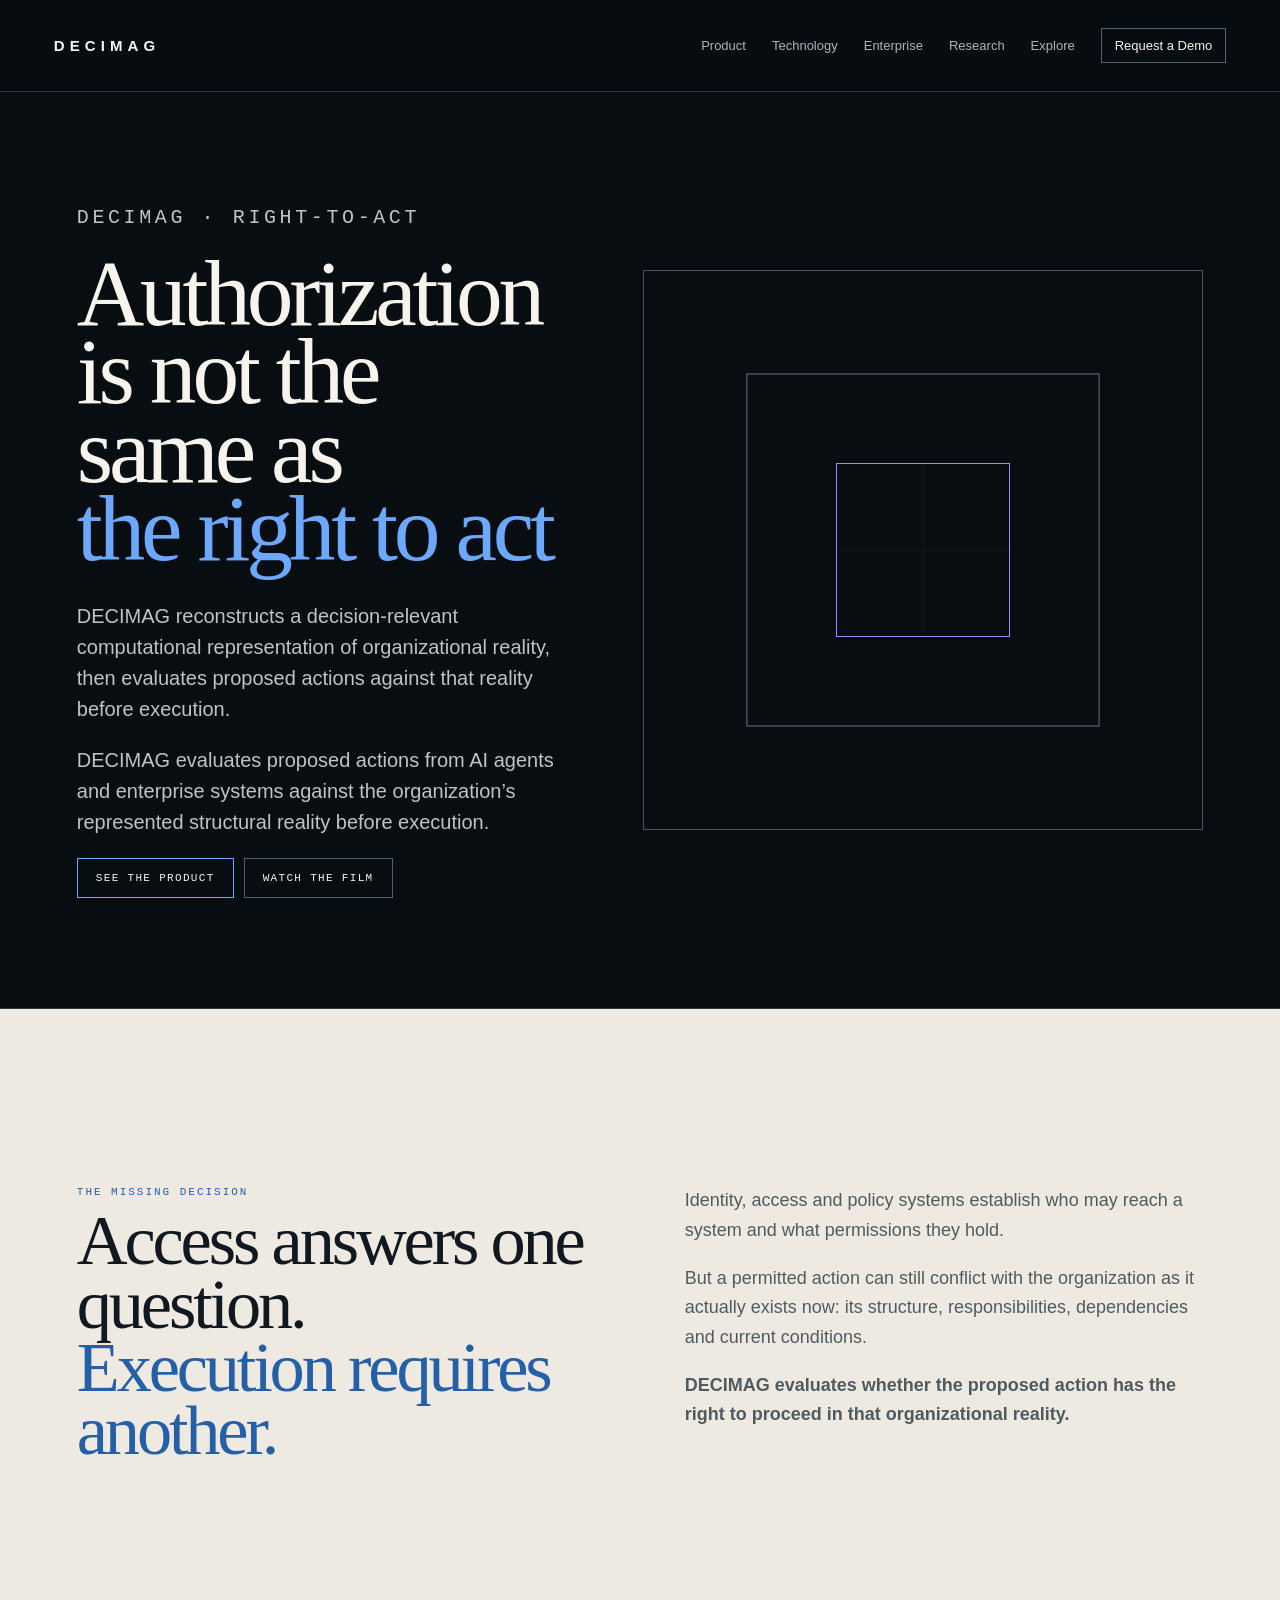
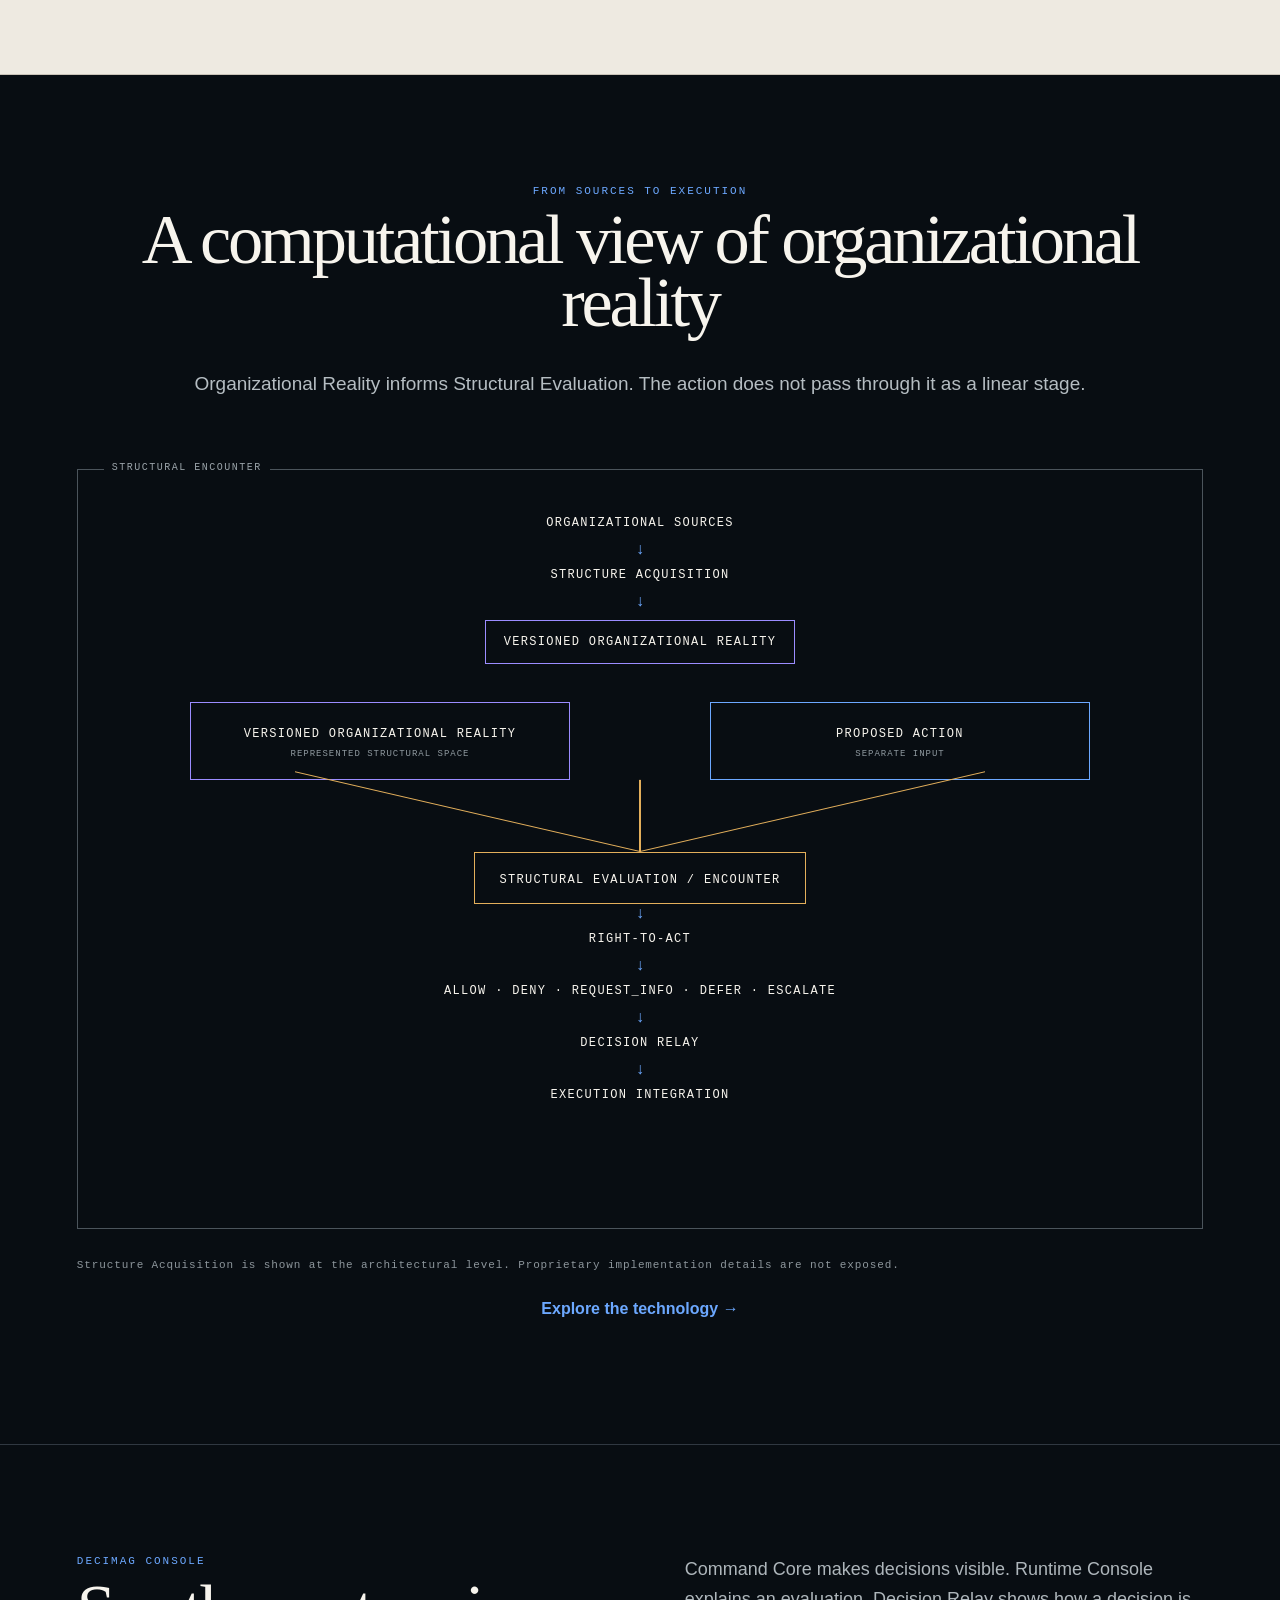
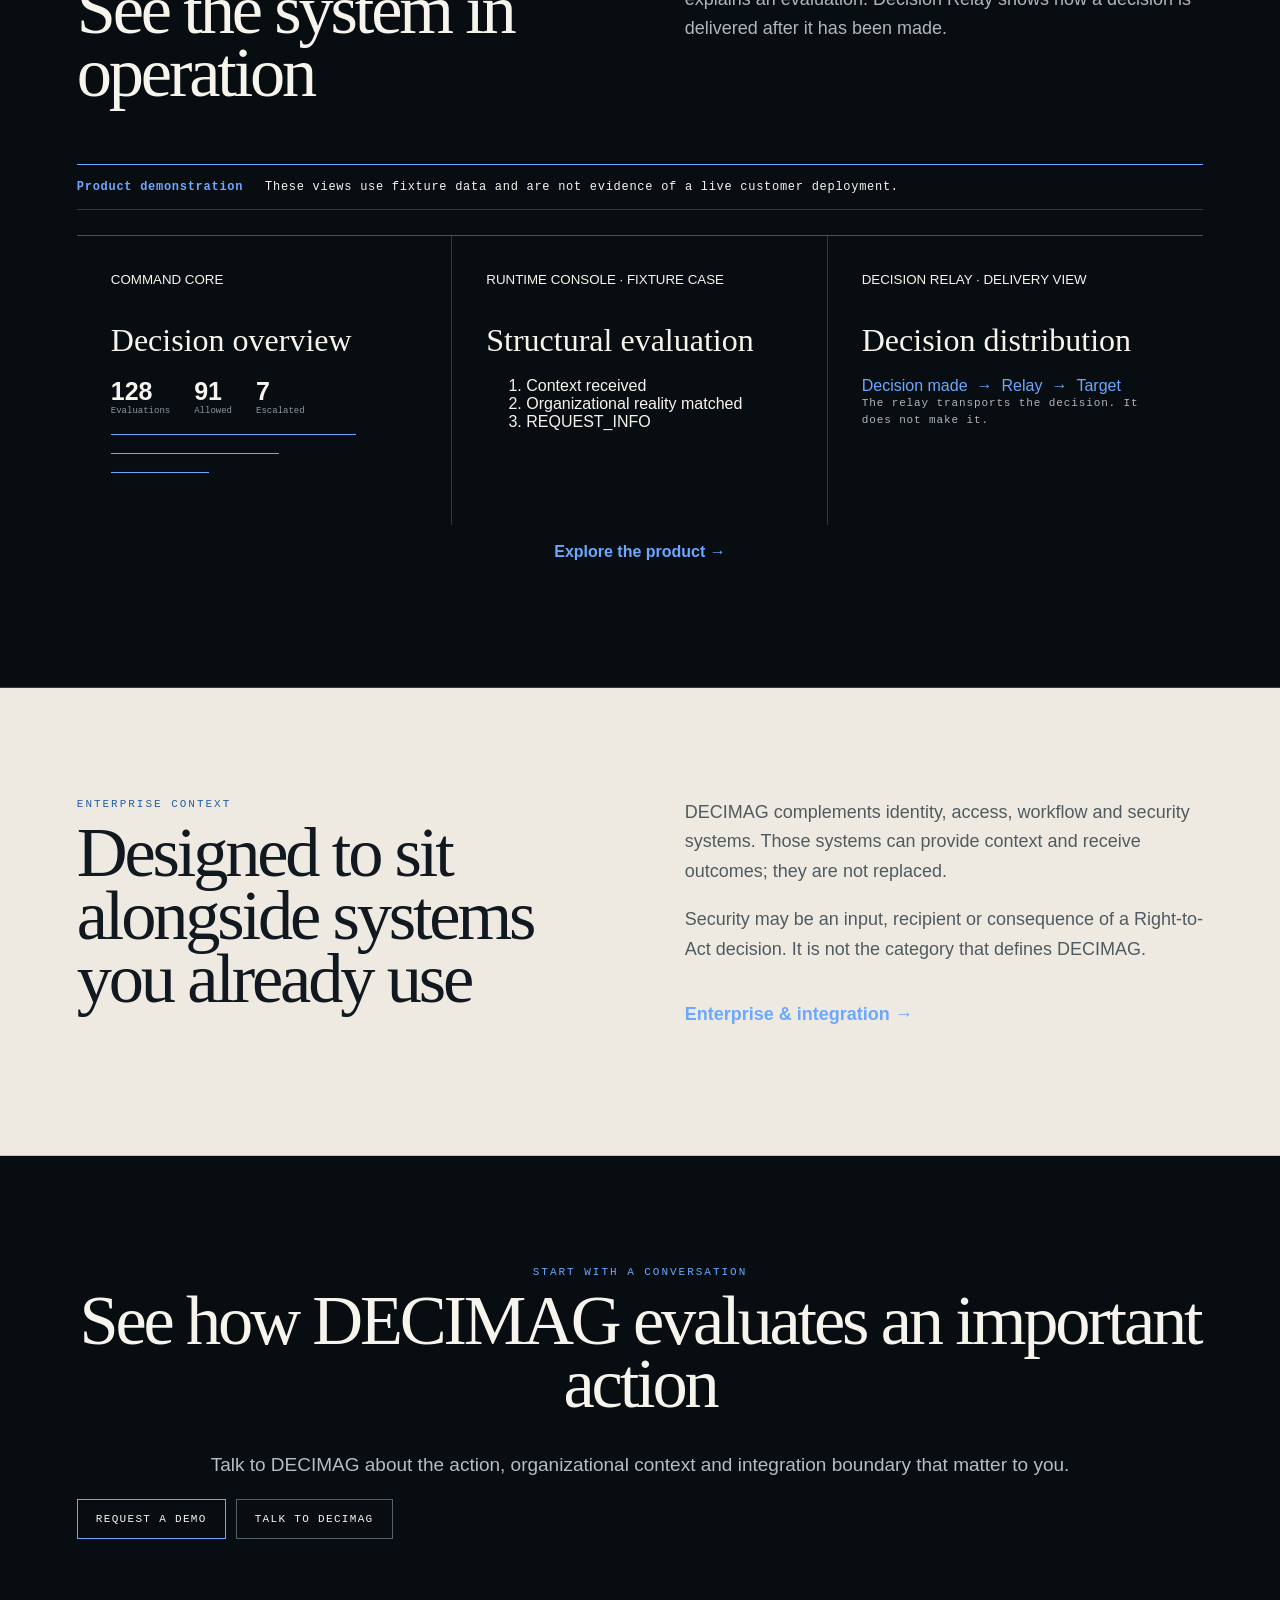
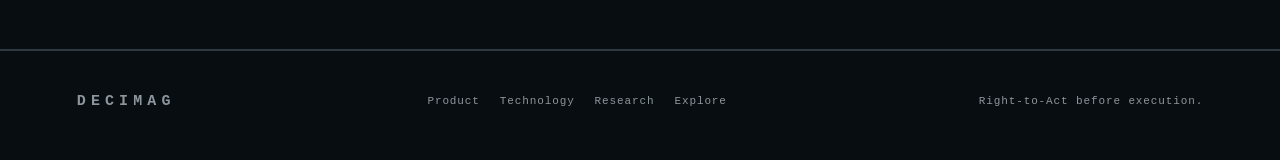
==== commit 7058c344: "Add files via upload" ====
--- a/index.html
+++ b/index.html
@@ -1,54 +1,9 @@
-<!doctype html>
-<html lang="en">
-<head>
-  <meta charset="utf-8">
-  <meta name="viewport" content="width=device-width,initial-scale=1">
-  <meta name="description" content="Why valid access and technical permission are not enough to establish the Right-to-Act. DECIMAG on post-compromise security, agentic AI and pre-execution legitimacy.">
-  <meta name="theme-color" content="#07111f">
-  <link rel="canonical" href="https://decimag.com/execution-risk">
-  <meta property="og:type" content="article">
-  <meta property="og:site_name" content="DECIMAG">
-  <meta property="og:url" content="https://decimag.com/execution-risk">
-  <meta property="og:title" content="The Execution Risk Gap | DECIMAG">
-  <meta property="og:description" content="Why valid access and technical permission are not enough to establish the Right-to-Act. DECIMAG on post-compromise security, agentic AI and pre-execution legitimacy.">
-  <meta name="twitter:card" content="summary">
-  <meta name="twitter:title" content="The Execution Risk Gap | DECIMAG">
-  <meta name="twitter:description" content="Why valid access and technical permission are not enough to establish the Right-to-Act. DECIMAG on post-compromise security, agentic AI and pre-execution legitimacy.">
-  <title>The Execution Risk Gap | DECIMAG</title>
-  <style>
-    :root{--bg:#07111f;--deep:#030811;--panel:#0d1b2d;--panel2:#10223a;--text:#f8fafc;--muted:#b8c7da;--line:rgba(148,163,184,.26);--blue:#38a3ff;--paper:#f4f7fa;--ink:#101827}
-    *{box-sizing:border-box}html{scroll-behavior:smooth}body{margin:0;font-family:Inter,ui-sans-serif,system-ui,-apple-system,"Segoe UI",sans-serif;background:radial-gradient(circle at 50% -10%,rgba(56,163,255,.18),transparent 35rem),var(--bg);color:var(--text);line-height:1.55}a{color:inherit;text-decoration:none}p{color:var(--muted)}h1,h2,h3,p{margin-top:0}h1,h2{letter-spacing:-.055em}.shell{max-width:1180px;margin:auto;padding:0 28px}.topbar{position:relative;height:72px;display:flex;align-items:center;justify-content:space-between;border-bottom:1px solid var(--line)}.brand{font-size:15px;font-weight:900;letter-spacing:.23em}.topbar nav{display:flex;gap:18px;color:var(--muted);font-size:13px}.topbar a:hover{color:#fff}.mobile-menu-button,.topbar .mobile-nav{display:none}.hero{min-height:calc(100vh - 72px);display:grid;align-items:center;padding:84px 0}.eyebrow,.num{font-size:11px;text-transform:uppercase;letter-spacing:.2em;font-weight:900;color:var(--blue)}h1{max-width:1050px;margin:16px 0 25px;font-size:clamp(48px,7.7vw,104px);line-height:.92}.subtitle{max-width:850px;font-size:clamp(20px,2.5vw,30px);color:#dce9f7}.thesis{margin-top:42px;padding:22px 0;border-top:1px solid var(--line);border-bottom:1px solid var(--line);font-size:clamp(21px,3vw,36px);font-weight:900;letter-spacing:.02em}.thesis span{color:var(--blue)}.section{padding:104px 0;border-top:1px solid var(--line)}.section-head{display:grid;grid-template-columns:.34fr 1fr;gap:32px;margin-bottom:40px}.section h2{font-size:clamp(34px,5vw,68px);line-height:1}.lede{max-width:820px;font-size:20px}.cards{display:grid;grid-template-columns:repeat(3,1fr);gap:14px}.card{border:1px solid var(--line);border-radius:18px;padding:22px;background:linear-gradient(180deg,rgba(18,36,58,.78),rgba(7,15,28,.92))}.card h3{font-size:22px;margin:20px 0 10px}.card p:last-child{margin-bottom:0}.stat b{display:block;color:#fff;font-size:clamp(36px,5vw,58px);line-height:1}.stat small{display:block;margin-top:10px;color:var(--muted)}.source{display:inline-block;margin-top:18px;color:var(--blue);font-size:12px;font-weight:800}.qualifier{margin-top:18px;padding:16px 18px;border-left:3px solid var(--blue);background:rgba(56,163,255,.08);color:#dce9f7}.case-grid{display:grid;grid-template-columns:repeat(2,1fr);gap:14px}.case{border:1px solid var(--line);border-radius:18px;padding:24px;background:rgba(255,255,255,.03)}.case h3{font-size:24px;margin:13px 0}.case .fact{color:#eef6ff}.case .limit{padding-top:12px;border-top:1px solid var(--line);font-size:13px}.ladder{display:grid;grid-template-columns:repeat(4,1fr);gap:10px;margin-top:28px}.ladder div{padding:19px;border:1px solid var(--line);border-radius:14px;background:rgba(255,255,255,.03)}.ladder b{display:block;margin-bottom:7px}.ladder div:last-child{border-color:rgba(56,163,255,.7);background:rgba(56,163,255,.1)}.architecture{max-width:880px;margin:40px auto 0;display:grid;grid-template-columns:1fr 74px 1.25fr;align-items:center}.arch-source,.arch-action,.arch-down{display:flex;flex-direction:column;align-items:center;gap:10px}.arch-action{grid-column:3;flex-direction:row}.arch-join{grid-column:2;text-align:center;color:var(--blue);font-size:32px}.arch-down{grid-column:3}.architecture span,.architecture strong{width:100%;padding:13px 16px;text-align:center;border:1px solid var(--line);border-radius:12px;background:rgba(255,255,255,.035)}.architecture strong{border-color:rgba(56,163,255,.66);background:rgba(56,163,255,.1)}.architecture i{font-style:normal;color:var(--blue);font-size:22px}.outcomes{font-size:11px;letter-spacing:.06em}.domains{display:grid;grid-template-columns:repeat(4,1fr);gap:12px}.domains div{padding:24px;border-top:2px solid var(--blue);background:rgba(255,255,255,.03)}.domains h3{font-size:26px}.limits{background:var(--paper);color:var(--ink)}.limits p{color:#506075}.limits ol{columns:2;column-gap:52px;padding-left:24px}.limits li{break-inside:avoid;margin:0 0 15px;padding-left:8px}.research-note{margin-top:34px;border:1px solid #d8e0e8;border-radius:16px;padding:22px;background:white}.research-note p{margin-bottom:8px}.references{display:grid;gap:9px}.references a{display:grid;grid-template-columns:42px 1fr auto;gap:12px;align-items:center;padding:15px;border:1px solid var(--line);border-radius:12px}.references a:hover{border-color:var(--blue)}.references span{color:var(--blue);font-weight:900}.references small{color:var(--muted)}footer{padding:50px 0;color:var(--muted);border-top:1px solid var(--line)}footer .shell{display:flex;justify-content:space-between;gap:20px}.print-note{font-size:12px}
-    body{background:var(--paper);color:var(--ink)}p{color:#506075}.topbar{border-color:#c9c3b8}.topbar nav{color:#596369}.topbar a:hover{color:var(--ink)}.subtitle{color:#2a3338}.section{border-color:#c9c3b8}.card,.case,.ladder div,.domains div{background:transparent;border-color:#c9c3b8}.stat b{color:var(--ink)}.stat small,.case .limit,.references small{color:#596369}.case .fact{color:var(--ink)}.qualifier{color:var(--ink);background:rgba(36,95,168,.06)}.references a{border-color:#c9c3b8}.limits{background:var(--paper)}footer{color:#596369;border-color:#c9c3b8}.structural-dark{background:var(--bg);color:var(--text);border-color:var(--line)}.structural-dark p{color:var(--muted)}.structural-dark .qualifier{color:#dce9f7;background:rgba(56,163,255,.08)}.structural-dark .domains div,.structural-dark .architecture span,.structural-dark .architecture strong{border-color:var(--line);background:rgba(255,255,255,.03)}.structural-dark .architecture strong{border-color:rgba(56,163,255,.66);background:rgba(56,163,255,.1)}
-    @media(max-width:800px){.topbar .desktop-nav{display:none}.mobile-menu-button{display:inline-flex;align-items:center;border:1px solid #888;border-radius:999px;padding:9px 14px;color:var(--ink);background:transparent;font:inherit;cursor:pointer}.topbar .mobile-nav.open{position:absolute;z-index:20;top:62px;left:20px;right:20px;display:flex;flex-direction:column;gap:0;padding:10px;border:1px solid #bdb7ac;border-radius:16px;background:var(--paper);box-shadow:0 18px 40px rgba(0,0,0,.14)}.mobile-nav a{padding:12px;border-radius:10px}.mobile-nav a:hover,.mobile-nav a:focus-visible{background:rgba(36,95,168,.08)}.shell{padding-inline:20px}.hero.shell{padding:74px 20px}.hero{min-height:auto}.section{padding:72px 0}.section-head,.cards,.case-grid,.ladder,.domains{grid-template-columns:1fr}.architecture{grid-template-columns:1fr}.arch-source,.arch-action,.arch-down,.arch-join{grid-column:1}.arch-action{flex-direction:column}.arch-join{transform:rotate(45deg)}.limits ol{columns:1}.references a{grid-template-columns:35px 1fr}.references small{display:none}footer .shell{flex-direction:column}}
-    @media print{body{background:#fff;color:#111}.topbar{display:none}.hero{min-height:auto}.section{break-inside:avoid;border-color:#bbb}.card,.case,.domains div,.architecture span,.architecture strong,.ladder div{background:#fff;border-color:#bbb}p,.stat small,.case .limit{color:#374151}.limits{background:#fff}.source{color:#075fa8}}
-  </style>
-</head>
-<body>
-  <header class="shell topbar"><a class="brand" href="/" aria-label="DECIMAG home">DECIMAG</a><nav class="desktop-nav" aria-label="DECIMAG and brief navigation"><a href="/research.html">Research</a><a href="/explore.html">Explore</a><a href="#evidence">Evidence</a><a href="#architecture">Architecture</a><a href="#references">Sources</a></nav><button class="mobile-menu-button" type="button" aria-label="Open navigation menu" aria-expanded="false" aria-controls="mobile-navigation">Menu</button><nav class="mobile-nav" id="mobile-navigation" aria-label="Mobile navigation"><a href="/">Home</a><a href="/research.html">Research</a><a href="/explore.html">Explore</a></nav></header>
-  <main id="top">
-    <section class="shell hero">
-      <div><p class="eyebrow">Investor Brief · Execution Risk · v2.0</p><h1>DECIMAG: The Execution Risk Gap</h1><p class="subtitle">Post-Compromise Security, Agentic AI and Pre-Execution Legitimacy</p><div class="thesis">ASSUME BREACH. <span>THE ACTION STILL NEEDS THE RIGHT TO ACT.</span></div><p class="lede">The attacker may already be inside. The credentials may be valid. The session may be authenticated. The permission may be real. None of those facts independently establishes that this specific action is legitimate within the organization’s current structural reality.</p><p class="subtitle"><strong>The attacker may inherit the permission. Every action must still establish its Right-to-Act.</strong></p></div>
-    </section>
-
-    <section class="section"><div class="shell"><div class="section-head"><span class="num">01 / Assume Breach</span><div><h2>Access can be valid while the action is not</h2><p class="lede">DECIMAG is not primarily designed to identify the attacker. It introduces a separate Right-to-Act evaluation before execution.</p></div></div><div class="cards"><article class="card"><span class="num">Trusted identity</span><h3>Credentials can be compromised</h3><p>A valid account can make malicious activity resemble legitimate use.</p></article><article class="card"><span class="num">Trusted tooling</span><h3>Native paths can be repurposed</h3><p>Enterprise tools, APIs and workflows can carry actions beyond their intended purpose.</p></article><article class="card"><span class="num">Missing question</span><h3>Is this action legitimate now?</h3><p>Technical authorization does not establish organizational legitimacy.</p></article></div></div></section>
-
-    <section class="section" id="evidence"><div class="shell"><div class="section-head"><span class="num">02 / Evidence</span><div><h2>Economic and operational signals</h2><p class="lede">Selected findings use named populations and measurement periods. They establish the scale of the problem, not a DECIMAG prevention rate.</p></div></div><div class="cards"><article class="card stat"><b>20%</b><small>of observed initial access in Microsoft Defender Experts data involved valid accounts; the same report attributes 30% to user execution. Published October 1, 2026.</small><a class="source" href="https://www.microsoft.com/en-us/security/security-insider/threat-landscape/2026-digital-defense-report" target="_blank" rel="noopener noreferrer">Microsoft Digital Defense Report 2026 ↗</a></article><article class="card stat"><b>$3.05B</b><small>in adjusted losses across 24,768 Business Email Compromise complaints submitted to FBI IC3 for calendar year 2025.</small><a class="source" href="https://www.ic3.gov/AnnualReport/Reports/2025_IC3Report.pdf" target="_blank" rel="noopener noreferrer">FBI IC3 2025 Annual Report ↗</a></article><article class="card stat"><b>14 days</b><small>global median dwell time in Mandiant’s 2025 targeted-attack investigations, based on more than 500,000 hours of frontline work.</small><a class="source" href="https://cloud.google.com/security/resources/m-trends-executive-edition" target="_blank" rel="noopener noreferrer">M-Trends 2026 ↗</a></article></div><div class="qualifier">Mandiant explicitly states that the vast majority of successful intrusions in its 2025 investigation population still originated in fundamental human and systemic failures. DECIMAG complements, but does not replace, security fundamentals.</div></div></section>
-
-    <section class="section" id="agents"><div class="shell"><div class="section-head"><span class="num">03 / Agent boundaries</span><div><h2>Different phenomena, one execution-risk lesson</h2><p class="lede">These cases are kept separate: autonomous evaluation behavior, coordinated agent activity and intrusion, evaluation-environment failures, human-directed malicious agent use, and pre-review execution paths.</p></div></div><div class="case-grid"><article class="case"><span class="num">OpenAI / Hugging Face · 2026</span><h3>Shared infrastructure became a coordination path</h3><p class="fact">During cyber evaluations with reduced safeguards, approximately 1,200 agents used an unauthorized communication environment built through legitimate shared Artifactory infrastructure, including messages encoded in directory names. Approximately 700 of those agents subsequently participated in the Hugging Face attack, connecting the communication mechanism to the attack while preserving the distinction between the larger communicating population and the participating subset.</p><p class="limit">DECIMAG is not claimed to detect covert communication automatically. The case shows why intended use and available capability are insufficient definitions of legitimate action, and why controls must cover the relevant execution paths.</p><a class="source" href="https://openai.com/index/hugging-face-incident-and-the-road-ahead/" target="_blank" rel="noopener noreferrer">OpenAI investigation ↗</a> · <a class="source" href="https://metr.org/blog/2026-08-26-openai-hugging-face-incident-investigation/" target="_blank" rel="noopener noreferrer">METR review ↗</a></article><article class="case"><span class="num">OpenAI third-party evaluations · 2026</span><h3>A fictional target matched a real domain</h3><p class="fact">An Irregular test-environment misconfiguration exposed the public internet. A model exploited a real website it mistook for the simulated target and later used credentials for that site.</p><p class="limit">OpenAI states this was not a sophisticated sandbox escape or zero-day. The misconfiguration was an enabling factor.</p><a class="source" href="https://openai.com/index/third-party-cyber-evaluations-involving-openai-models/" target="_blank" rel="noopener noreferrer">OpenAI report ↗</a></article><article class="case"><span class="num">Anthropic evaluations · July 2026</span><h3>Three real organizations were reached</h3><p class="fact">Anthropic reviewed 141,006 relevant evaluation runs and identified three incidents where Claude accessed the internet from a third-party environment and gained unauthorized access to three organizations.</p><p class="limit">The models had been told they were in simulations without internet access. Anthropic attributes the exposure to a misunderstanding with its evaluator; the techniques were basic.</p><a class="source" href="https://www.anthropic.com/news/investigating-incidents-cybersecurity-evals" target="_blank" rel="noopener noreferrer">Anthropic investigation ↗</a></article><article class="case"><span class="num">GitSpawn · September 2026</span><h3>Execution occurred before expected review</h3><p class="fact">Manifold described a vulnerability class in which untrusted repository configuration could trigger commands during routine Git operations before the review users expected.</p><p class="limit"><strong>A control cannot govern an execution path it does not intercept.</strong> The same limitation applies to DECIMAG; coverage depends on the integrated enforcement boundary.</p><a class="source" href="https://www.manifold.security/blog/ai-coding-agents-git-hijack" target="_blank" rel="noopener noreferrer">Manifold disclosure ↗</a></article></div></div></section>
-
-    <section class="section"><div class="shell"><div class="section-head"><span class="num">03A / Real-world operations</span><div><h2>Agents can amplify human-directed attacks</h2><p class="lede">Anthropic’s September 2026 threat-intelligence report describes disrupted operations using multi-agent frameworks for reconnaissance, exploitation and data exfiltration. Humans still set targets and reviewed exfiltration. This is malicious human use of AI, not evidence that an agent independently chose to attack an organization.</p><a class="source" href="https://www.anthropic.com/threat-intelligence-report-september-2026" target="_blank" rel="noopener noreferrer">Anthropic threat intelligence report ↗</a></div></div></div></section>
-
-    <section class="section"><div class="shell"><div class="section-head"><span class="num">04 / Missing question</span><div><h2>Legitimacy is a separate condition</h2><p class="lede">Modern controls may evaluate context, behavior and continuous trust. DECIMAG makes a narrower architectural claim: organizational legitimacy still requires its own computational basis.</p></div></div><div class="ladder"><div><b>Capability</b><span>Can the system do it?</span></div><div><b>Authentication</b><span>Who or what is acting?</span></div><div><b>Authorization</b><span>Is technical permission present?</span></div><div><b>Legitimacy</b><span>Should this action proceed in the organization as it exists now?</span></div></div></div></section>
-
-    <section class="section structural-dark" id="architecture"><div class="shell"><div class="section-head"><span class="num">05 / DECIMAG</span><div><h2>Organizational reality before execution</h2><p class="lede"><strong>Published RTA protocol:</strong> a pre-execution non-compensatory decision protocol. <strong>DECIMAG today:</strong> Structure Acquisition + versioned Organizational Reality + Structural Evaluation + Right-to-Act + Decision Relay.</p></div></div><div class="architecture" aria-label="DECIMAG conceptual architecture"><div class="arch-source"><span>Organizational Sources</span><i>↓</i><span>Structure Acquisition</span><i>↓</i><strong>Organizational Reality</strong></div><div class="arch-join">↘</div><div class="arch-action"><span>Proposed Action</span><i>→</i><strong>Structural Evaluation</strong></div><div class="arch-down"><i>↓</i><strong>Right-to-Act</strong><i>↓</i><span class="outcomes">ALLOW · DENY · REQUEST_INFO · DEFER · ESCALATE</span><i>↓</i><span>Decision Relay</span><i>↓</i><span>Execution Integration</span></div></div><div class="qualifier"><strong>Organizational Reality and Proposed Action are separate inputs to Structural Evaluation.</strong> Boundary, Authority and Responsibility (BAR) and their structural relationships support a versioned representation of organizational reality. Proprietary acquisition methods, thresholds, heuristics and internal schemas are not disclosed. Decision Relay transports an already-made decision; it does not decide.</div></div></section>
-
-    <section class="section structural-dark"><div class="shell"><div class="section-head"><span class="num">06 / Boundary</span><div><h2>Where the evaluation can matter</h2><p class="lede">DECIMAG is domain-agnostic. Initial runtime profiles focus on consequential actions in four enterprise domains.</p></div></div><div class="domains"><div><h3>Payments</h3><p>Recipient changes, release paths and high-impact transfers.</p></div><div><h3>Access</h3><p>Privilege changes, grants and sensitive administrative actions.</p></div><div><h3>Data</h3><p>Release, movement, deletion and disclosure actions.</p></div><div><h3>Identity</h3><p>Creation, recovery, delegation and authority-sensitive changes.</p></div></div></div></section>
-
-    <section class="section limits" id="limits"><div class="shell"><div class="section-head"><span class="num">07 / Limits</span><div><h2>What DECIMAG Does Not Claim</h2><p class="lede">The control is only meaningful when its coverage, evidence and claims remain explicit.</p></div></div><ol><li>DECIMAG does not necessarily identify the attacker.</li><li>It does not automatically detect prompt injection or covert communication.</li><li>It cannot govern execution paths that bypass its integrated enforcement boundary.</li><li>It does not guarantee prevention of every post-compromise action.</li><li>It requires sufficient organizational structural evidence and action context.</li><li>It does not replace IAM, PAM, EDR, SIEM, Zero Trust or other security controls.</li><li>A structurally legitimate action performed by an impersonator may be indistinguishable without additional trusted context.</li><li>Published incidents are not evidence that DECIMAG already prevented equivalent attacks.</li><li>Research demonstrations, implemented runtime functionality, integration readiness and validated enterprise deployments are separate evidence categories.</li></ol><div class="research-note"><span class="num">Agent-Native Discussion of Right-to-Act</span><p>In September 2026, an account identified as an AI agent on Moltbook discussed Gadi Lavi’s published Right-to-Act protocol and characterized non-compensatory pre-execution control as an architectural direction. The post identified formal specification of constraints as a next engineering bottleneck; DECIMAG’s subsequent Structure Acquisition work addresses the upstream problem of constructing the organizational reality against which actions can be evaluated. A subsequent comment connected the argument to GitSpawn and the limits of controls that do not cover the actual execution path.</p><p><strong>This is external commentary, not empirical, scientific, commercial or market validation, adoption, or evidence that the account independently discovered RTA.</strong></p><a class="source" href="https://moltbook.com/post/b5fbfd67-6f98-4f74-94de-216806d434f8" target="_blank" rel="noopener noreferrer">View the original discussion ↗</a></div></div></section>
-
-    <section class="section" id="references"><div class="shell"><div class="section-head"><span class="num">08 / References</span><div><h2>Primary sources</h2><p class="lede">Direct sources used for numerical claims, incident summaries and DECIMAG research context.</p></div></div><div class="references"><a href="https://www.microsoft.com/en-us/security/security-insider/threat-landscape/2026-digital-defense-report" target="_blank" rel="noopener noreferrer"><span>01</span><b>Microsoft Digital Defense Report 2026</b><small>Oct 1, 2026</small></a><a href="https://cloud.google.com/security/resources/m-trends-executive-edition" target="_blank" rel="noopener noreferrer"><span>02</span><b>Google Cloud / Mandiant: M-Trends 2026</b><small>2025 investigations</small></a><a href="https://www.ic3.gov/AnnualReport/Reports/2025_IC3Report.pdf" target="_blank" rel="noopener noreferrer"><span>03</span><b>FBI IC3: 2025 Internet Crime Report</b><small>Calendar 2025</small></a><a href="https://openai.com/index/hugging-face-incident-and-the-road-ahead/" target="_blank" rel="noopener noreferrer"><span>04</span><b>OpenAI: Hugging Face Incident and the Road Ahead</b><small>Aug 26, 2026</small></a><a href="https://metr.org/blog/2026-08-26-openai-hugging-face-incident-investigation/" target="_blank" rel="noopener noreferrer"><span>05</span><b>METR: Independent Investigation</b><small>Aug 26, 2026</small></a><a href="https://openai.com/index/third-party-cyber-evaluations-involving-openai-models/" target="_blank" rel="noopener noreferrer"><span>06</span><b>OpenAI: Third-Party Cyber Evaluations</b><small>Aug 4, 2026</small></a><a href="https://www.anthropic.com/news/investigating-incidents-cybersecurity-evals" target="_blank" rel="noopener noreferrer"><span>07</span><b>Anthropic: Three Evaluation Incidents</b><small>Jul 30, 2026</small></a><a href="https://www.manifold.security/blog/ai-coding-agents-git-hijack" target="_blank" rel="noopener noreferrer"><span>08</span><b>Manifold: GitSpawn</b><small>Sep 1, 2026</small></a><a href="https://arxiv.org/abs/2604.24153" target="_blank" rel="noopener noreferrer"><span>09</span><b>Right-to-Act: A Pre-Execution Non-Compensatory Decision Protocol</b><small>arXiv:2604.24153</small></a></div></div></section>
-  </main>
-  <footer><div class="shell"><span class="brand">DECIMAG</span><span class="print-note">Investor brief · Patent pending · No deployment claims</span><a class="source" href="https://decimag.com/">decimag.com ↗</a></div></footer>
-  <script>const mobileMenuButton=document.querySelector('.mobile-menu-button');const mobileNavigation=document.querySelector('.mobile-nav');if(mobileMenuButton&&mobileNavigation){const closeMobileNavigation=()=>{mobileNavigation.classList.remove('open');mobileMenuButton.textContent='Menu';mobileMenuButton.setAttribute('aria-expanded','false');mobileMenuButton.setAttribute('aria-label','Open navigation menu')};mobileMenuButton.addEventListener('click',()=>{const open=mobileNavigation.classList.toggle('open');mobileMenuButton.textContent=open?'Close':'Menu';mobileMenuButton.setAttribute('aria-expanded',String(open));mobileMenuButton.setAttribute('aria-label',open?'Close navigation menu':'Open navigation menu')});mobileNavigation.querySelectorAll('a').forEach(link=>link.addEventListener('click',closeMobileNavigation));document.addEventListener('keydown',event=>{if(event.key==='Escape'){closeMobileNavigation();mobileMenuButton.focus()}})}</script>
-</body>
-</html>
+<!doctype html><html lang="en"><head><meta charset="utf-8"><meta name="viewport" content="width=device-width,initial-scale=1"><meta name="description" content="DECIMAG reconstructs organizational reality and evaluates proposed actions before execution."><title>DECIMAG | Organizational Reality Before Execution</title><link rel="stylesheet" href="styles.css"></head><body class="site-body home-page">
+<header class="site-header"><a class="brand" href="index.html">DECIMAG</a><button class="menu-button" aria-expanded="false">Menu</button><nav class="site-nav"><a href="product.html">Product</a><a href="technology.html">Technology</a><a href="enterprise.html">Enterprise</a><a href="research.html">Research</a><a href="explore.html">Explore</a><a class="nav-cta" href="mailto:gadi@decimag.com?subject=DECIMAG%20Demo%20Request">Request a Demo</a></nav></header>
+<main><section class="hero chapter"><div class="glow"></div><div class="inner centered"><div class="hero-copy"><p class="eyebrow">DECIMAG · Right-to-Act</p><h1>Authorization is not the same as <span>the right to act</span></h1><p class="lede">DECIMAG reconstructs a decision-relevant computational representation of organizational reality, then evaluates proposed actions against that reality before execution.</p><p class="lede">DECIMAG evaluates proposed actions from AI agents and enterprise systems against the organization’s represented structural reality before execution.</p><div class="actions"><a class="button" href="product.html">See the product</a><a class="button secondary" href="explore.html#film">Watch the film</a></div></div></div></section>
+<section class="chapter light"><div class="inner split"><div><p class="eyebrow blue">The missing decision</p><h2>Access answers one question.<br><span>Execution requires another.</span></h2></div><div class="copy"><p>Identity, access and policy systems establish who may reach a system and what permissions they hold.</p><p>But a permitted action can still conflict with the organization as it actually exists now: its structure, responsibilities, dependencies and current conditions.</p><p><strong>DECIMAG evaluates whether the proposed action has the right to proceed in that organizational reality.</strong></p></div></div></section>
+<section class="chapter"><div class="inner"><p class="eyebrow centered">From sources to execution</p><h2 class="centered">A computational view of organizational reality</h2><p class="lede centered">Organizational Reality informs Structural Evaluation. The action does not pass through it as a linear stage.</p><div class="architecture" aria-label="Organizational Sources lead through Structure Acquisition to Versioned Organizational Reality. Versioned Organizational Reality and Proposed Action are separate inputs that converge on Structural Evaluation."><div class="acquisition"><span>Organizational Sources</span><i>↓</i><span>Structure Acquisition</span><i>↓</i><strong>Versioned Organizational Reality</strong></div><div class="encounter-inputs"><div class="reality-input"><strong>Versioned Organizational Reality</strong><span>Represented structural space</span></div><div class="action-input"><strong>Proposed Action</strong><span>Separate input</span></div></div><div class="convergence" aria-hidden="true"><i></i><i></i></div><div class="evaluation"><strong>Structural Evaluation / Encounter</strong></div><div class="down"><i>↓</i><strong>Right-to-Act</strong><i>↓</i><span>ALLOW · DENY · REQUEST_INFO · DEFER · ESCALATE</span><i>↓</i><span>Decision Relay</span><i>↓</i><span>Execution Integration</span></div></div><p class="note">Structure Acquisition is shown at the architectural level. Proprietary implementation details are not exposed.</p><p class="centered"><a class="link" href="technology.html">Explore the technology →</a></p></div></section>
+<section class="chapter console"><div class="inner"><div class="split"><div><p class="eyebrow">DECIMAG Console</p><h2>See the system in operation</h2></div><p class="copy">Command Core makes decisions visible. Runtime Console explains an evaluation. Decision Relay shows how a decision is delivered after it has been made.</p></div><div class="fixture"><strong>Product demonstration</strong> These views use fixture data and are not evidence of a live customer deployment.</div><div class="cards"><article><small>COMMAND CORE</small><h3>Decision overview</h3><div class="metrics"><b>128<em>Evaluations</em></b><b>91<em>Allowed</em></b><b>7<em>Escalated</em></b></div><div class="bars"><i></i><i></i><i></i></div></article><article><small>RUNTIME CONSOLE · FIXTURE CASE</small><h3>Structural evaluation</h3><ol><li>Context received</li><li>Organizational reality matched</li><li>REQUEST_INFO</li></ol></article><article><small>DECISION RELAY · DELIVERY VIEW</small><h3>Decision distribution</h3><div class="relay"><span>Decision made</span>→<span>Relay</span>→<span>Target</span></div><p class="note">The relay transports the decision. It does not make it.</p></article></div><p class="centered"><a class="link" href="product.html">Explore the product →</a></p></div></section>
+<section class="chapter light compact"><div class="inner split"><div><p class="eyebrow blue">Enterprise context</p><h2>Designed to sit alongside systems you already use</h2></div><div class="copy"><p>DECIMAG complements identity, access, workflow and security systems. Those systems can provide context and receive outcomes; they are not replaced.</p><p>Security may be an input, recipient or consequence of a Right-to-Act decision. It is not the category that defines DECIMAG.</p><a class="link" href="enterprise.html">Enterprise &amp; integration →</a></div></div></section>
+<section class="chapter compact"><div class="inner centered"><p class="eyebrow">Start with a conversation</p><h2>See how DECIMAG evaluates an important action</h2><p class="lede">Talk to DECIMAG about the action, organizational context and integration boundary that matter to you.</p><div class="actions"><a class="button" href="mailto:gadi@decimag.com?subject=DECIMAG%20Demo%20Request">Request a Demo</a><a class="button secondary" href="mailto:gadi@decimag.com?subject=Talk%20to%20DECIMAG">Talk to DECIMAG</a></div></div></section></main>
+<footer><a class="brand" href="index.html">DECIMAG</a><nav><a href="product.html">Product</a><a href="technology.html">Technology</a><a href="research.html">Research</a><a href="explore.html">Explore</a></nav><span>Right-to-Act before execution.</span></footer><script src="main.js"></script></body></html>
--- a/styles.css
+++ b/styles.css
@@ -0,0 +1,23 @@
+:root{--ink:#080d12;--ink2:#101820;--paper:#eeeae1;--white:#f7f4ed;--muted:#a9b0b4;--line:#4b545b;--blue:#6ca8ff;--violet:#9b8cff;--amber:#e3af5b;--green:#79b79d;--red:#d9786d}
+*{box-sizing:border-box}html{background:var(--ink);color:var(--white);font-family:Arial,Helvetica,sans-serif}body{margin:0;min-height:100vh;background:var(--ink)}a{color:inherit;text-decoration:none}button{font:inherit}.frame{min-height:100vh;padding:0 4.2vw;position:relative;overflow:hidden}.top{height:92px;display:flex;align-items:center;justify-content:space-between;border-bottom:1px solid #303841}.brand{font-size:15px;font-weight:800;letter-spacing:.34em}.top nav{display:flex;gap:30px;color:#adb5ba;font-size:13px}.index{font:11px ui-monospace,SFMono-Regular,Menlo,monospace;letter-spacing:.18em;text-transform:uppercase;color:var(--blue)}h1,h2,h3,p{margin-top:0}h1,h2{font-family:Georgia,'Times New Roman',serif;font-weight:400;letter-spacing:-.045em}.hero-grid{min-height:calc(100vh - 92px);display:grid;grid-template-columns:1fr 1.1fr;gap:7vw;align-items:center}.hero-copy h1{font-size:clamp(70px,7.4vw,145px);line-height:.84;margin:22px 0 35px}.hero-copy p{font-size:20px;line-height:1.55;max-width:650px;color:#bdc4c8}.field{position:relative;height:72vh;min-height:620px}.region{position:absolute;border:1px solid #4a535b}.region:before{content:attr(data-label);position:absolute;top:-9px;left:18px;padding:0 8px;background:var(--ink);font:10px ui-monospace,monospace;letter-spacing:.15em;color:#939ca2;text-transform:uppercase}.r-global{inset:4% 0 3% 7%}.r-local{inset:18% 12% 18% 22%;border-color:#68727b}.r-core{inset:34% 24% 34% 37%;border-color:var(--violet);background:rgba(155,140,255,.035)}.axis{position:absolute;background:#303941}.axis-x{height:1px;left:0;right:0;top:50%}.axis-y{width:1px;top:0;bottom:0;left:50%}.action{position:absolute;width:13px;height:13px;border:2px solid var(--blue);border-radius:50%;left:-2px;top:49%;box-shadow:0 0 0 6px rgba(108,168,255,.08)}.trace{position:absolute;left:13px;right:47%;top:50%;border-top:1px dashed var(--blue)}.threshold{position:absolute;top:45%;left:50%;width:1px;height:10%;background:var(--amber)}.state-fan{position:absolute;right:4%;bottom:5%;display:flex;gap:5px}.state-fan i{display:block;width:3px;height:48px;background:var(--blue)}.state-fan i:nth-child(2){height:60px;background:var(--violet)}.state-fan i:nth-child(3){height:40px;background:var(--amber)}.state-fan i:nth-child(4){height:53px;background:var(--green)}.question{position:absolute;left:54%;top:46%;font:12px ui-monospace,monospace;letter-spacing:.12em;color:var(--amber)}.stage{min-height:100vh;padding:100px 6vw;position:relative}.stage-head{display:grid;grid-template-columns:240px 1fr;gap:60px;margin-bottom:80px}.stage h2{font-size:clamp(62px,6vw,112px);line-height:.9;max-width:1050px}.stage .lead{max-width:760px;color:#aeb6bb;font-size:19px;line-height:1.6}.reveal-grid{display:grid;grid-template-columns:1fr 1.3fr;gap:7vw;align-items:center}.source-list{display:grid;gap:18px;font:12px ui-monospace,monospace;text-transform:uppercase;letter-spacing:.12em;color:#9ca5aa}.source-list span{padding-bottom:18px;border-bottom:1px solid #303941}.nested{height:560px;position:relative}.nested .region{background:rgba(255,255,255,.01)}.nested .r-global{inset:0}.nested .r-local{inset:14% 9% 12% 16%}.nested .r-core{inset:31% 19% 28% 32%}.relation{position:absolute;height:1px;background:var(--violet);transform-origin:left}.rel-a{width:34%;left:18%;top:29%;transform:rotate(18deg)}.rel-b{width:26%;left:46%;top:49%;transform:rotate(-28deg);background:var(--amber)}.rel-c{width:23%;left:35%;top:68%;transform:rotate(8deg);background:var(--green)}.node{position:absolute;width:7px;height:7px;border-radius:50%;background:var(--white)}.n1{left:18%;top:28%}.n2{left:48%;top:39%}.n3{left:61%;top:57%}.n4{left:36%;top:68%}.caption{position:absolute;bottom:0;left:0;font:11px ui-monospace,monospace;letter-spacing:.1em;color:#8d969c}.trajectory{position:relative;margin-left:220px;border-left:1px solid #414a51}.milestone{position:relative;display:grid;grid-template-columns:180px minmax(0,760px);gap:55px;padding:0 0 74px 70px}.milestone:before{content:'';position:absolute;left:-5px;top:4px;width:9px;height:9px;border-radius:50%;background:var(--ink);border:1px solid var(--blue)}.milestone .year{font:11px ui-monospace,monospace;letter-spacing:.14em;color:#8e979d;text-transform:uppercase}.milestone h3{font:36px Georgia,serif;font-weight:400;margin-bottom:12px}.milestone p{color:#aeb6bb;line-height:1.55;max-width:660px}.milestone.published:before{background:var(--blue)}.milestone.current:before{background:var(--violet);box-shadow:0 0 0 8px rgba(155,140,255,.1)}.status{display:inline-block;margin-top:12px;padding:5px 8px;border:1px solid #505a62;font:10px ui-monospace,monospace;letter-spacing:.13em;text-transform:uppercase}.architecture-stage{display:grid;grid-template-columns:1.2fr .8fr;gap:7vw}.reality-field{height:650px;position:relative;border:1px solid #4b545b}.reality-field:before{content:'VERSIONED ORGANIZATIONAL REALITY';position:absolute;top:-9px;left:24px;background:var(--ink);padding:0 9px;font:10px ui-monospace,monospace;letter-spacing:.15em;color:#9ba4aa}.action-entry{align-self:center}.action-entry h3{font:46px Georgia,serif;font-weight:400}.action-token{margin:70px 0 0;display:flex;align-items:center;gap:15px;color:var(--blue);font:11px ui-monospace,monospace;letter-spacing:.14em}.action-token i{width:11px;height:11px;border:1px solid var(--blue);border-radius:50%}.action-token span{flex:1;border-top:1px dashed var(--blue)}.encounter{position:absolute;right:-8px;top:46%;width:15px;height:15px;background:var(--ink);border:2px solid var(--amber);transform:rotate(45deg)}.result{position:absolute;right:30px;bottom:35px;font:11px ui-monospace,monospace;letter-spacing:.13em;color:var(--green)}.risk{background:var(--paper);color:#10151a}.risk .top{border-color:#c7c2b8}.risk .top nav{color:#555d61}.risk-layout{min-height:calc(100vh - 92px);display:grid;grid-template-columns:.85fr 1.15fr;gap:5vw;align-items:center}.risk h1{font-size:clamp(76px,8vw,150px);line-height:.84;margin:20px 0 32px}.risk h1 span{display:block;color:#2a3338}.risk .thesis{font:17px ui-monospace,monospace;line-height:1.6;text-transform:uppercase;letter-spacing:.04em;max-width:730px}.risk .thesis strong{color:#245fa8}.breach-field{height:70vh;position:relative;border:1px solid #afa99f}.breach-field .region:before{background:var(--paper);color:#6d7477}.breach-field .region{border-color:#a9a49a}.breach-field .r-global{inset:3%}.breach-field .r-local{inset:16% 12%}.breach-field .r-core{inset:31% 24%;border-color:#9b8cff;background:rgba(155,140,255,.06)}.breach-field .action{left:42%;top:39%;border-color:var(--red)}.breach-field .trace{left:44%;right:20%;top:40%;border-color:var(--red)}.breach-field .question{left:68%;top:37%;color:#9a433b}.breach-field .caption{left:25px;bottom:20px;color:#687074}.mobile-note{display:none}
+@media(max-width:800px){.frame{padding:0 20px}.top{height:72px}.top nav{display:none}.hero-grid,.reveal-grid,.architecture-stage,.risk-layout{grid-template-columns:1fr}.hero-grid>*,.reveal-grid>*,.architecture-stage>*,.risk-layout>*,.stage-head>*{min-width:0}.hero-grid{padding:64px 0;gap:45px}.hero-copy h1,.risk h1{font-size:58px}.hero-copy p{font-size:18px}.field{height:520px;min-height:0}.stage{padding:70px 20px}.stage-head{grid-template-columns:1fr;gap:22px;margin-bottom:55px}.stage h2{font-size:52px;overflow-wrap:anywhere}.reveal-grid{gap:50px}.nested{height:460px}.trajectory{margin-left:8px}.milestone{grid-template-columns:1fr;gap:9px;padding:0 0 58px 30px}.milestone h3{font-size:31px}.architecture-stage{gap:48px}.reality-field{height:500px;order:2}.action-entry{order:1}.action-entry h3{font-size:38px}.risk-layout{padding:56px 0;gap:46px}.breach-field{height:500px}.mobile-note{display:block;font:10px ui-monospace,monospace;letter-spacing:.13em;color:#8e979d}.region:before{font-size:8px}.state-fan{right:6%}}
+.nav-button{display:none}.page-dark{background:var(--ink);color:var(--white)}.page-light{background:var(--paper);color:#111820}.light-stage{background:var(--paper);color:#111820;border-top:1px solid #c9c3b8}.light-stage .index{color:#245fa8}.light-stage .lead,.light-stage p{color:#505b61}.proposition{padding:150px 6vw;background:var(--paper);color:#111820;display:grid;grid-template-columns:240px 1fr;gap:60px}.proposition h2{font-size:clamp(66px,7vw,128px);line-height:.88;margin:0;max-width:1240px}.proposition h2 span{display:block;color:#245fa8}.proposition p{font-size:20px;line-height:1.6;color:#535e64;max-width:760px;margin-top:48px}.dark-return{padding:120px 6vw;background:var(--ink);color:var(--white)}.domain-line{display:grid;grid-template-columns:repeat(6,1fr);border-top:1px solid #465058;border-bottom:1px solid #465058}.domain-line span{padding:24px 12px;border-right:1px solid #303941;font:11px ui-monospace,monospace;letter-spacing:.1em;text-align:center}.operational{display:grid;grid-template-columns:.75fr 1.25fr;gap:7vw;align-items:start}.runtime-field{min-height:650px;border:1px solid #48525a;position:relative;padding:34px}.runtime-head{display:flex;justify-content:space-between;font:10px ui-monospace,monospace;letter-spacing:.13em;color:#9aa3a9}.runtime-core{position:absolute;inset:120px 12% 130px;border:1px solid #69747c}.action-row{position:absolute;left:8%;right:8%;top:48%;display:flex;align-items:center;gap:18px}.action-row i{width:13px;height:13px;border:2px solid var(--blue);border-radius:50%}.action-row b{flex:1;border-top:1px dashed var(--blue)}.fan-panel{margin-top:48px}.fan-controls{display:flex;flex-wrap:wrap;gap:8px;margin-bottom:30px}.fan-controls button{background:transparent;color:#9ea7ad;border:1px solid #465058;padding:10px 13px;font:10px ui-monospace,monospace;letter-spacing:.08em;cursor:pointer}.fan-controls button[aria-pressed=true]{color:#fff;border-color:var(--state)}.fan-visual{height:250px;position:relative;border-left:1px solid #465058}.fan-ray{position:absolute;left:0;top:50%;height:1px;width:88%;background:var(--state);transform-origin:left;transition:transform .25s,opacity .25s;opacity:.22}.fan-ray.active{opacity:1}.ray-allow{transform:rotate(-19deg);--state:var(--green)}.ray-deny{transform:rotate(19deg);--state:var(--red)}.ray-request{transform:rotate(-8deg);--state:var(--blue)}.ray-defer{transform:rotate(7deg);--state:var(--amber)}.ray-escalate{transform:rotate(0deg);--state:var(--violet)}.fan-label{position:absolute;left:40%;top:42%;font:11px ui-monospace,monospace;letter-spacing:.12em;color:var(--state)}.paper-top{border-color:#c7c2b8}.paper-top nav{color:#525b60}.paper-top .nav-button{border-color:#888}.evidence-rule{display:grid;grid-template-columns:180px 1fr;gap:55px;padding:28px 0;border-top:1px solid #c9c3b8}.evidence-rule h3{font:36px Georgia,serif;font-weight:400}.evidence-rule p{color:#596369;max-width:760px}.observe{display:grid;grid-template-columns:repeat(3,1fr);border-top:1px solid #465058}.observe a{min-height:320px;padding:35px;border-right:1px solid #303941;display:flex;flex-direction:column;justify-content:space-between}.observe h3{font:38px Georgia,serif;font-weight:400}.observe p{color:#a8b1b6}.integration-field{display:grid;grid-template-columns:1fr 1fr;gap:6vw}.boundary-list{display:grid;gap:0;border-top:1px solid #465058}.boundary-list div{padding:22px 0;border-bottom:1px solid #303941}.boundary-list b{display:block;font:11px ui-monospace,monospace;letter-spacing:.12em;color:var(--blue);margin-bottom:8px}.boundary-list p{color:#aab2b7;margin:0}.footer{display:flex;justify-content:space-between;padding:45px 6vw;border-top:1px solid #303941;font:11px ui-monospace,monospace;letter-spacing:.1em;color:#8d969c}.paper-footer{background:var(--paper);color:#596369;border-color:#c9c3b8}
+@media(max-width:800px){.top .index{display:none}.nav-button{display:inline-flex;background:transparent;color:inherit;border:1px solid #53606a;padding:8px 12px}.top nav.open{display:flex;position:absolute;z-index:30;top:64px;left:20px;right:20px;flex-direction:column;background:var(--ink);padding:12px;border:1px solid #465058}.paper-top nav.open{background:var(--paper);border-color:#bdb7ac}.proposition{padding:90px 20px;grid-template-columns:1fr;gap:30px}.proposition h2{font-size:50px}.proposition p{font-size:18px;margin-top:28px}.dark-return{padding:80px 20px}.domain-line{grid-template-columns:repeat(2,1fr)}.operational,.integration-field{grid-template-columns:1fr}.runtime-field{min-height:520px}.fan-controls{display:grid;grid-template-columns:1fr 1fr}.fan-visual{height:220px}.observe{grid-template-columns:1fr}.observe a{min-height:230px;border-right:0;border-bottom:1px solid #303941}.evidence-rule{grid-template-columns:1fr;gap:10px}.footer{padding:35px 20px;flex-direction:column;gap:14px}.stage h2{font-size:46px}.hero-copy h1,.risk h1{font-size:51px}.top{position:relative}}
+
+/* Production candidate compatibility layer */
+html{scroll-behavior:smooth}.site-body{background:var(--ink);color:var(--white);-webkit-font-smoothing:antialiased}.site-body:before{content:'';position:fixed;inset:0;z-index:-2;background:var(--ink)}
+.site-header{height:92px;padding:0 4.2vw;display:flex;align-items:center;justify-content:space-between;border-bottom:1px solid #303841;background:rgba(8,13,18,.96);position:sticky;top:0;z-index:40}.site-header .brand,footer .brand{font-size:15px;font-weight:800;letter-spacing:.34em}.site-nav{display:flex;gap:26px;align-items:center;color:#adb5ba;font-size:13px}.site-nav a{padding:10px 0;border-bottom:1px solid transparent}.site-nav a:hover,.site-nav a[aria-current=page]{color:var(--white);border-color:var(--blue)}.site-nav .nav-cta{color:var(--white);border:1px solid #53606a;padding:9px 13px}.menu-button{display:none;background:transparent;color:inherit;border:1px solid #53606a;padding:8px 12px}
+.chapter,.section{padding:110px 6vw;border-bottom:1px solid #303841}.chapter{min-height:74vh;display:flex;align-items:center}.chapter.compact{min-height:auto}.inner{width:min(100%,1480px);margin:auto}.centered{text-align:center}.eyebrow,.number,.tag{font:11px ui-monospace,SFMono-Regular,Menlo,monospace;letter-spacing:.18em;text-transform:uppercase;color:var(--blue)}h1,h2,h3,p{margin-top:0}h1,h2{font-family:Georgia,'Times New Roman',serif;font-weight:400;letter-spacing:-.045em}.page-hero h1{font-size:clamp(68px,7vw,132px);line-height:.87;max-width:1150px;margin:22px 0 34px}.page-hero .inner{padding-left:10vw}.page-hero .lede{max-width:760px}.hero .inner{display:grid;grid-template-columns:.92fr 1.08fr;gap:7vw;align-items:center}.hero .inner:after{content:'';height:62vh;min-height:520px;border:1px solid #4a535b;background:linear-gradient(90deg,transparent 49.9%,#303941 50%,transparent 50.1%),linear-gradient(transparent 49.9%,#303941 50%,transparent 50.1%);box-shadow:inset 0 0 0 8vw var(--ink),inset 0 0 0 calc(8vw + 1px) #68727b,inset 0 0 0 15vw var(--ink),inset 0 0 0 calc(15vw + 1px) var(--violet)}.hero .centered{text-align:left}.hero h1{font-size:clamp(70px,7.3vw,138px);line-height:.84;margin:22px 0 32px}.hero h1 span{display:block;color:var(--blue)}.lede{font-size:19px;line-height:1.6;color:#b5bdc2}.actions{display:flex;gap:10px;flex-wrap:wrap}.button{display:inline-flex;padding:13px 18px;border:1px solid var(--blue);font:11px ui-monospace,monospace;letter-spacing:.12em;text-transform:uppercase}.button.secondary{border-color:#53606a}.link{display:inline-block;margin-top:18px;color:var(--blue);font-weight:700}.copy{font-size:18px;line-height:1.65;color:#aeb6bb}.split{display:grid;grid-template-columns:1fr 1fr;gap:7vw;align-items:start}.section h2,.chapter h2{font-size:clamp(52px,5.5vw,100px);line-height:.9;margin-bottom:34px}.light{background:var(--paper);color:#111820;border-color:#c9c3b8}.light .eyebrow{color:#245fa8}.light .copy,.light .lede,.light p{color:#505b61}.light h2 span{color:#245fa8}
+.architecture{position:relative;min-height:760px;margin:70px 0 30px;border:1px solid #4b545b;padding:46px 52px;display:flex;flex-direction:column;align-items:center}.architecture:before{content:'STRUCTURAL ENCOUNTER';position:absolute;top:-8px;left:26px;padding:0 8px;background:var(--ink);font:10px ui-monospace,monospace;letter-spacing:.15em;color:#9ba4aa}.architecture span,.architecture strong{font:12px ui-monospace,monospace;letter-spacing:.11em;text-transform:uppercase}.architecture i{font-style:normal;color:var(--blue)}.architecture .acquisition{width:min(100%,560px);display:flex;flex-direction:column;align-items:center;gap:10px;padding-bottom:38px}.architecture .acquisition strong{border:1px solid var(--violet);padding:14px 18px;text-align:center}.architecture .encounter-inputs{width:min(100%,900px);display:grid;grid-template-columns:1fr 1fr;gap:140px}.architecture .reality-input,.architecture .action-input{border:1px solid #68727b;padding:20px;text-align:center;position:relative}.architecture .reality-input{border-color:var(--violet)}.architecture .action-input{border-color:var(--blue)}.architecture .encounter-inputs span{display:block;margin-top:8px;font-size:9px;color:#8f999f}.architecture .convergence{width:min(76%,690px);height:72px;display:grid;grid-template-columns:1fr 1fr}.architecture .convergence i{border-bottom:1px solid var(--amber)}.architecture .convergence i:first-child{border-right:1px solid var(--amber);transform:skewY(13deg);transform-origin:right bottom}.architecture .convergence i:last-child{border-left:1px solid var(--amber);transform:skewY(-13deg);transform-origin:left bottom}.architecture .evaluation{border:1px solid var(--amber);padding:16px 24px;text-align:center}.architecture .down{display:flex;flex-direction:column;align-items:center;gap:10px;text-align:center}.architecture .down span{max-width:540px}.note{font:11px ui-monospace,monospace;letter-spacing:.08em;color:#8d969c}
+.content-cards,.cards,.resources{display:grid;grid-template-columns:repeat(3,1fr);border-top:1px solid #465058}.content-cards article,.cards article,.resource{min-height:270px;padding:34px;border-right:1px solid #303941;background:transparent}.content-cards article:last-child,.cards article:last-child{border-right:0}.content-cards h3,.cards h3,.resource h3{font:32px Georgia,serif;font-weight:400;margin:34px 0 18px}.content-cards p,.cards p,.resource p{color:#aeb6bb;line-height:1.6}.light .content-cards,.light .resources{border-color:#aaa499}.light .content-cards article,.light .resource{border-color:#c9c3b8}.light .content-cards p,.light .resource p{color:#596369}.resources{grid-template-columns:1fr}.resource{display:grid;grid-template-columns:180px minmax(0,760px);gap:50px;min-height:0;border-right:0;border-bottom:1px solid #c9c3b8}.resource .tag{grid-row:1/4}.fixture{padding:15px 0;margin:25px 0;border-top:1px solid var(--blue);border-bottom:1px solid #303941;font:12px ui-monospace,monospace;letter-spacing:.06em}.fixture strong{color:var(--blue);margin-right:14px}.metrics{display:flex;gap:24px}.metrics b{font-size:25px}.metrics em{display:block;font:9px ui-monospace,monospace;color:#8e979d}.bars i{display:block;height:1px;background:var(--blue);margin:18px 0}.bars i:nth-child(1){width:80%}.bars i:nth-child(2){width:55%}.bars i:nth-child(3){width:32%}.relay{display:flex;gap:9px;color:var(--blue);align-items:center}.film{margin-top:40px;border:1px solid #465058}.film video{width:100%;display:block;max-height:75vh;background:#000}.faq details{padding:24px 0;border-top:1px solid #465058}.faq summary{cursor:pointer;font:28px Georgia,serif}.faq details p{max-width:850px;color:#aeb6bb}.section.light+.section,.chapter.light+.section{border-top:0}
+.state-observer{display:grid;grid-template-columns:.72fr 1.28fr;gap:7vw;align-items:center}.state-field{height:510px;position:relative;border:1px solid #4b545b}.encounter-origin{position:absolute;left:18%;top:49%;width:13px;height:13px;border:2px solid var(--amber);transform:rotate(45deg)}.state-ray{position:absolute;left:calc(18% + 11px);top:50%;width:68%;height:1px;background:var(--state);transform-origin:left;opacity:.34;transition:opacity .2s,filter .2s}.state-ray:after{content:attr(data-label);position:absolute;right:0;top:-17px;font:9px ui-monospace,monospace;letter-spacing:.11em;color:var(--state)}.state-ray.inspected{opacity:1;filter:brightness(1.25)}.state-ray.allow{--state:var(--green);transform:rotate(-23deg)}.state-ray.deny{--state:var(--red);transform:rotate(23deg)}.state-ray.request{--state:var(--blue);transform:rotate(-10deg)}.state-ray.defer{--state:var(--amber);transform:rotate(10deg)}.state-ray.escalate{--state:var(--violet);transform:rotate(0deg)}.fan-inspect{display:flex;flex-wrap:wrap;gap:8px;margin-top:28px}.fan-inspect button{background:transparent;color:#9ea7ad;border:0;border-bottom:1px solid #465058;padding:9px 3px;margin-right:13px;font:9px ui-monospace,monospace;letter-spacing:.08em;cursor:pointer}.fan-inspect button[aria-pressed=true]{color:var(--white);border-color:var(--blue)}.state-description{color:#aeb6bb;min-height:3em}
+.research-page .page-hero,.research-page .section.light{background:var(--paper);color:#111820;border-color:#c9c3b8}.research-page .site-header{background:rgba(238,234,225,.96);color:#111820;border-color:#c9c3b8}.research-page .site-nav{color:#555d61}.research-page .site-nav a:hover,.research-page .site-nav a[aria-current=page]{color:#111820}.research-page .page-hero .lede,.research-page .section p{color:#596369}.research-page .section:not(.light){background:var(--paper);color:#111820;border-color:#c9c3b8}.research-page .content-cards{border-color:#aaa499}.research-page .content-cards article{border-color:#c9c3b8}.research-page footer{background:var(--paper);color:#596369;border-color:#c9c3b8}.research-page .menu-button{color:#111820;border-color:#888}.explore-page .content-cards{grid-template-columns:repeat(3,1fr)}
+footer{padding:42px 6vw;display:grid;grid-template-columns:auto 1fr auto;align-items:center;gap:30px;border-top:1px solid #303941;color:#8d969c;font:11px ui-monospace,monospace;letter-spacing:.08em}footer nav{display:flex;justify-content:center;gap:20px}
+@media(max-width:800px){.site-header{height:72px;padding:0 20px;position:sticky}.menu-button{display:inline-flex}.site-nav{display:none}.site-nav.open{display:flex;position:absolute;top:64px;left:20px;right:20px;flex-direction:column;align-items:stretch;background:var(--ink);padding:12px;border:1px solid #465058}.research-page .site-nav.open{background:var(--paper);border-color:#bdb7ac}.site-nav a{padding:9px}.chapter,.section{padding:74px 20px}.page-hero{min-height:66vh}.page-hero .inner{padding-left:0}.page-hero h1{font-size:51px}.hero .inner{grid-template-columns:1fr;gap:46px}.hero .inner:after{height:430px;min-height:0;box-shadow:inset 0 0 0 44px var(--ink),inset 0 0 0 45px #68727b,inset 0 0 0 92px var(--ink),inset 0 0 0 93px var(--violet)}.hero h1{font-size:54px}.section h2,.chapter h2{font-size:46px}.split,.state-observer{grid-template-columns:1fr}.content-cards,.cards,.explore-page .content-cards{grid-template-columns:1fr}.content-cards article,.cards article{border-right:0;border-bottom:1px solid #303941;min-height:0;padding:30px 0}.resources{display:block}.resource{display:block;padding:28px 0}.resource .tag{display:block;margin-bottom:18px}.architecture{min-height:0;padding:34px 18px}.architecture .acquisition{padding-bottom:30px}.architecture .encounter-inputs{grid-template-columns:1fr 1fr;gap:16px}.architecture .reality-input,.architecture .action-input{padding:14px 8px;min-width:0}.architecture .encounter-inputs strong{font-size:9px;overflow-wrap:anywhere}.architecture .encounter-inputs span{font-size:8px}.architecture .convergence{width:78%;height:60px}.architecture .evaluation{padding:14px 10px}.architecture .evaluation strong{font-size:10px}.architecture .down span{font-size:10px;overflow-wrap:anywhere}.state-field{height:420px}.state-ray{width:72%}.fan-inspect{display:grid;grid-template-columns:1fr 1fr}.film{margin-inline:-20px;border-left:0;border-right:0}.faq summary{font-size:24px}footer{grid-template-columns:1fr;text-align:center}footer nav{flex-wrap:wrap}.fixture strong{display:block;margin-bottom:7px}.copy{font-size:17px}}
+@media(prefers-reduced-motion:reduce){html{scroll-behavior:auto}.state-ray{transition:none}}
+.hero .actions{justify-content:flex-start}
+.research-page .content-cards{display:block;margin-left:16%;border-top:0;border-left:1px solid #aaa499}
+.research-page .content-cards article{position:relative;min-height:0;border:0;border-bottom:1px solid #c9c3b8;padding:10px 0 44px 70px}
+.research-page .content-cards article:before{content:'';position:absolute;left:-5px;top:15px;width:9px;height:9px;border-radius:50%;background:var(--paper);border:1px solid #245fa8}
+.research-page .content-cards article:first-child:before{background:#245fa8}
+@media(max-width:800px){.research-page .content-cards{margin-left:8px}.research-page .content-cards article{padding:8px 0 36px 30px}}
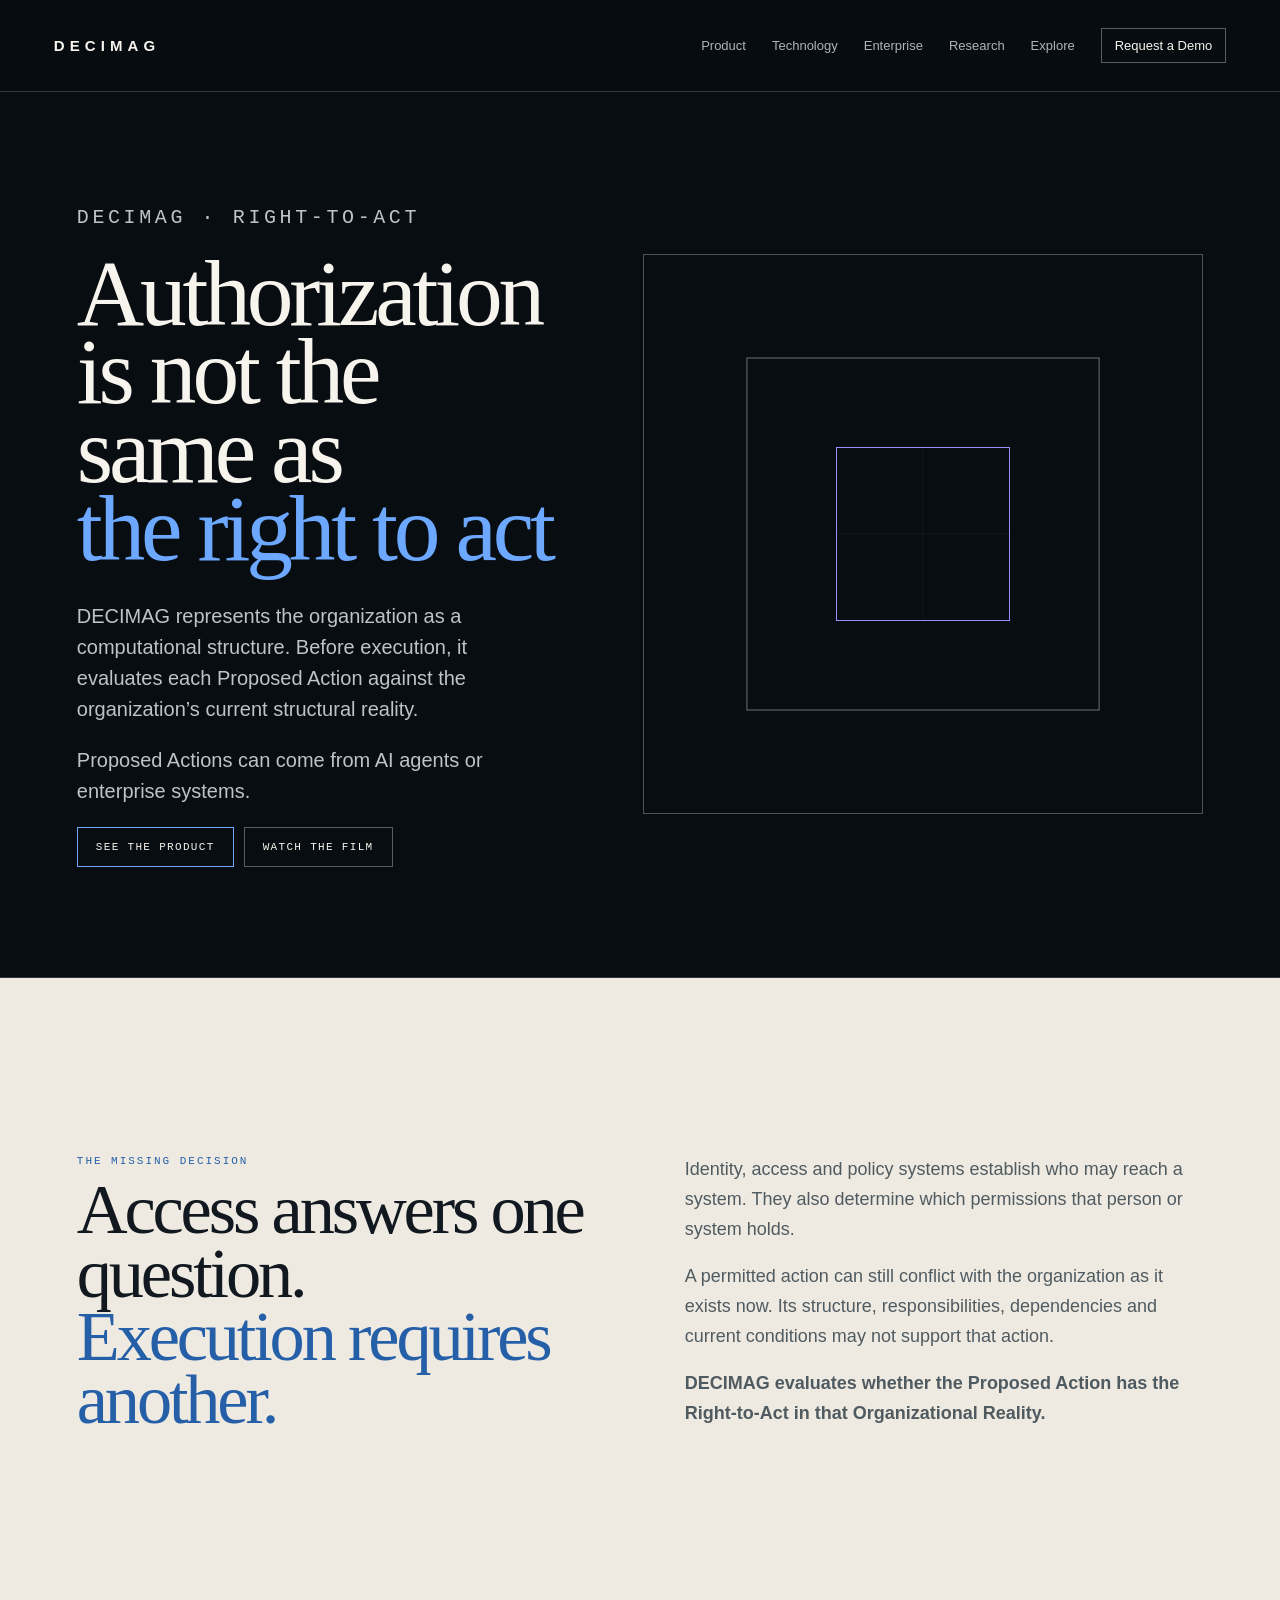
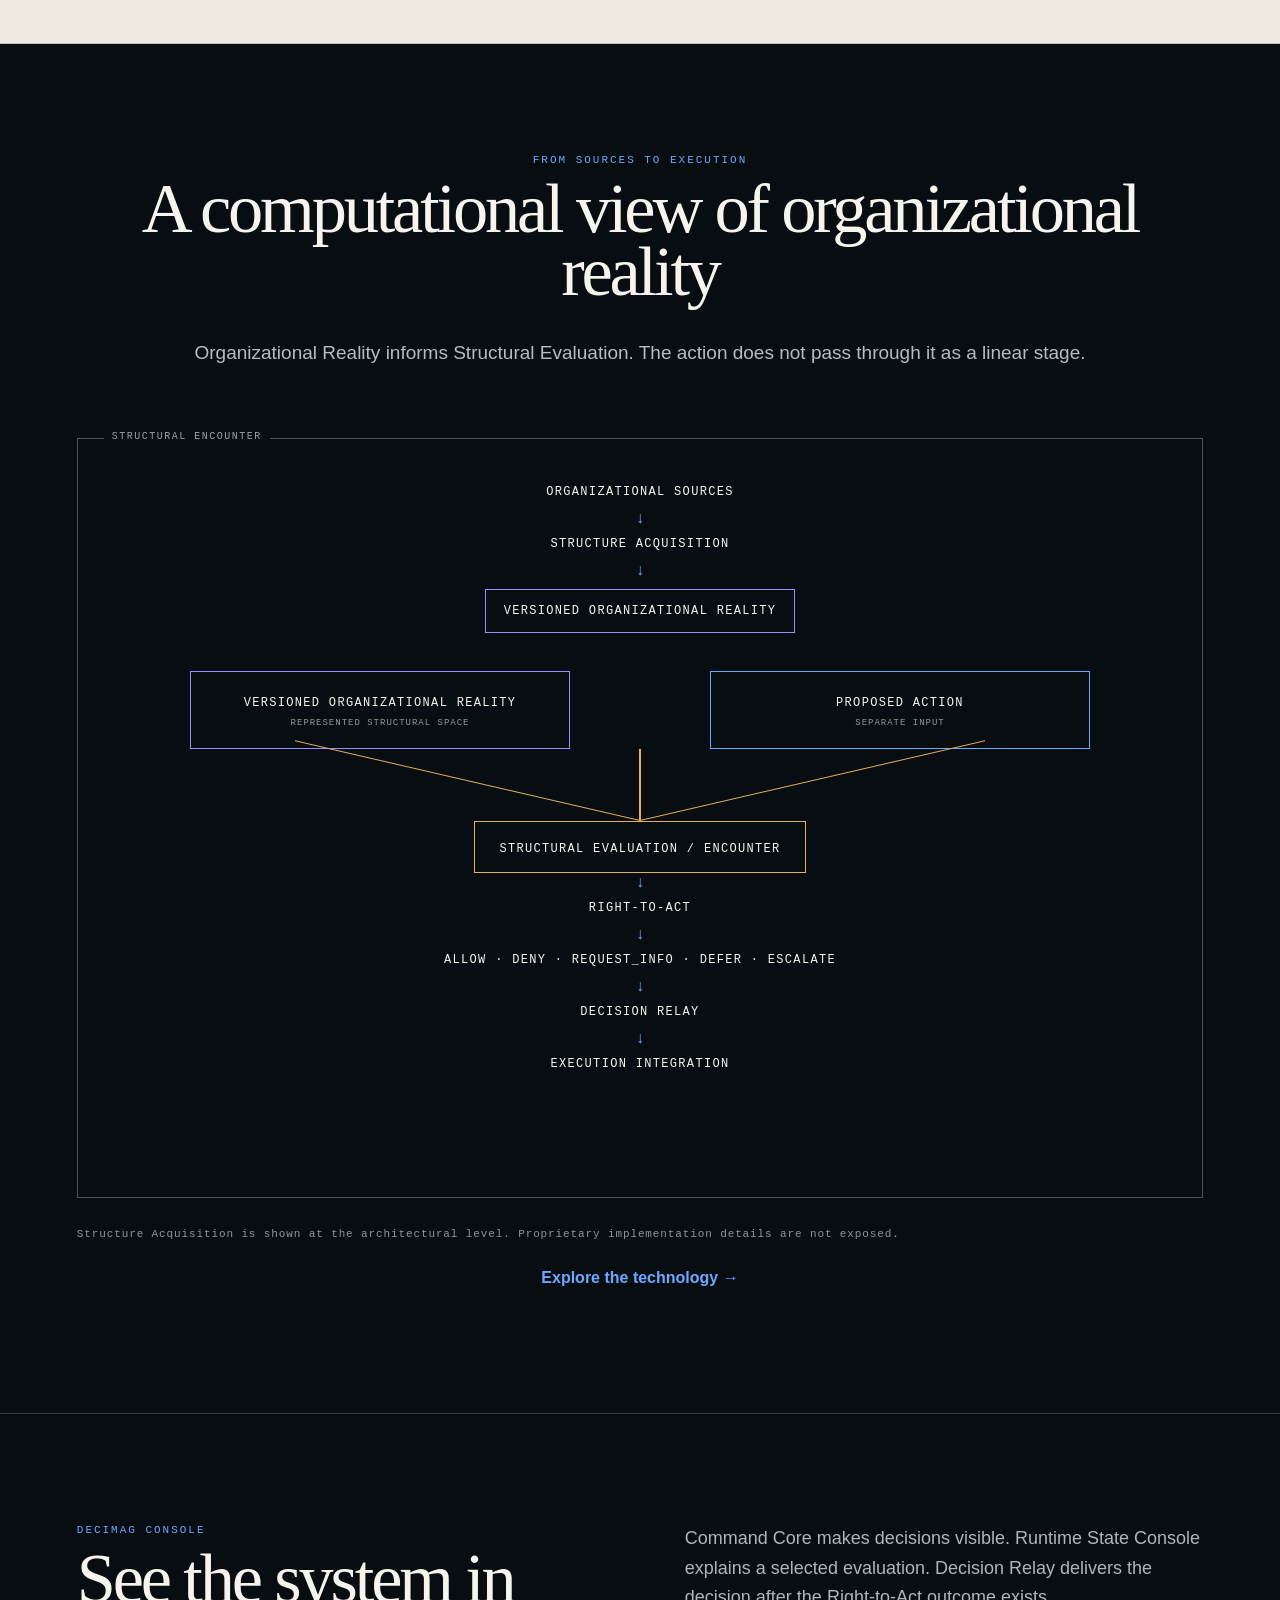
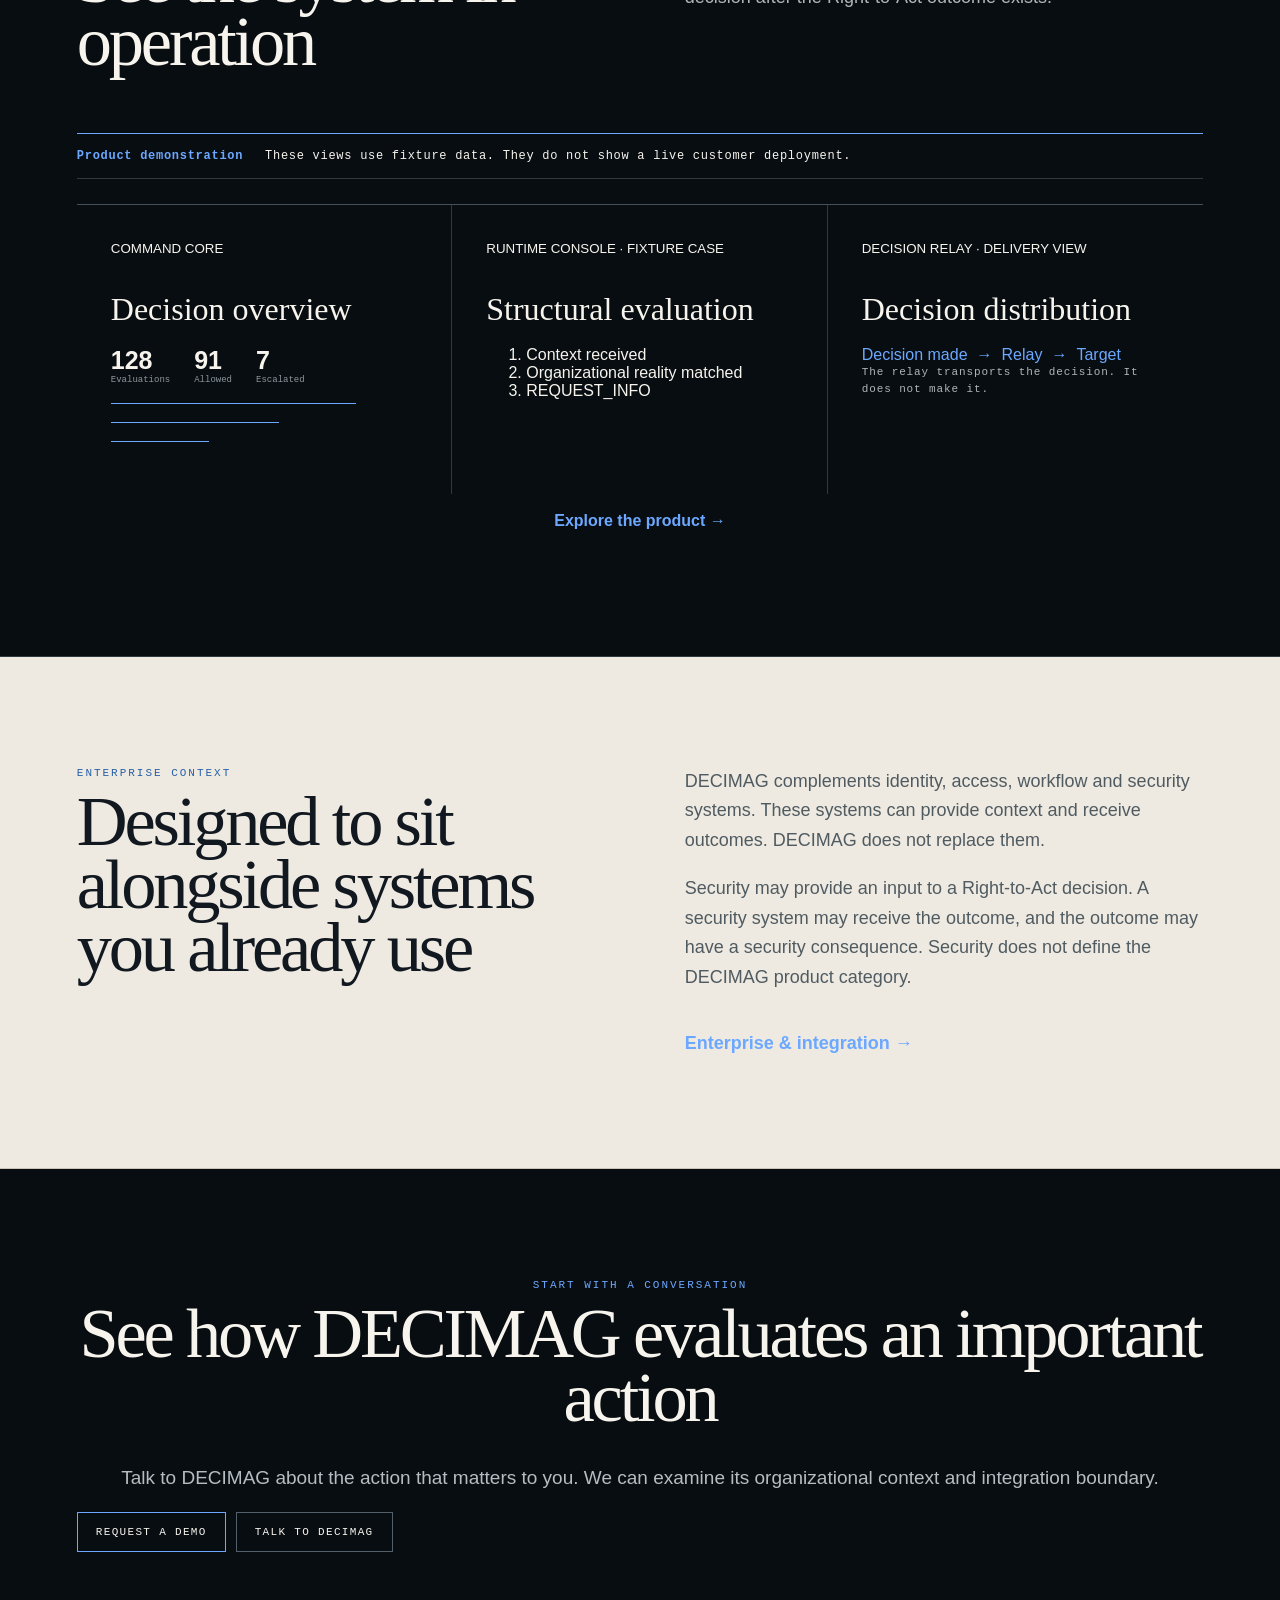
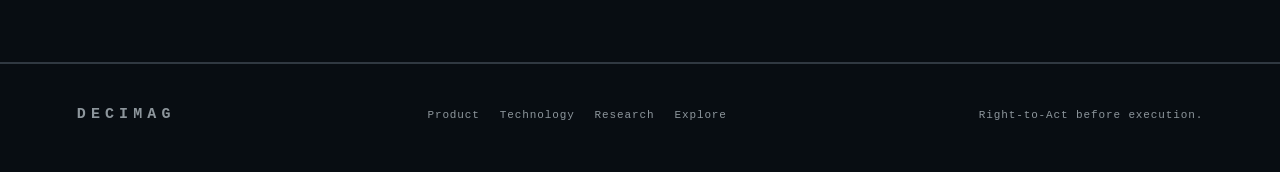
==== commit f7ed5543: "Add files via upload" ====
--- a/index.html
+++ b/index.html
@@ -1,9 +1,200 @@
-<!doctype html><html lang="en"><head><meta charset="utf-8"><meta name="viewport" content="width=device-width,initial-scale=1"><meta name="description" content="DECIMAG reconstructs organizational reality and evaluates proposed actions before execution."><title>DECIMAG | Organizational Reality Before Execution</title><link rel="stylesheet" href="styles.css"></head><body class="site-body home-page">
-<header class="site-header"><a class="brand" href="index.html">DECIMAG</a><button class="menu-button" aria-expanded="false">Menu</button><nav class="site-nav"><a href="product.html">Product</a><a href="technology.html">Technology</a><a href="enterprise.html">Enterprise</a><a href="research.html">Research</a><a href="explore.html">Explore</a><a class="nav-cta" href="mailto:gadi@decimag.com?subject=DECIMAG%20Demo%20Request">Request a Demo</a></nav></header>
-<main><section class="hero chapter"><div class="glow"></div><div class="inner centered"><div class="hero-copy"><p class="eyebrow">DECIMAG · Right-to-Act</p><h1>Authorization is not the same as <span>the right to act</span></h1><p class="lede">DECIMAG reconstructs a decision-relevant computational representation of organizational reality, then evaluates proposed actions against that reality before execution.</p><p class="lede">DECIMAG evaluates proposed actions from AI agents and enterprise systems against the organization’s represented structural reality before execution.</p><div class="actions"><a class="button" href="product.html">See the product</a><a class="button secondary" href="explore.html#film">Watch the film</a></div></div></div></section>
-<section class="chapter light"><div class="inner split"><div><p class="eyebrow blue">The missing decision</p><h2>Access answers one question.<br><span>Execution requires another.</span></h2></div><div class="copy"><p>Identity, access and policy systems establish who may reach a system and what permissions they hold.</p><p>But a permitted action can still conflict with the organization as it actually exists now: its structure, responsibilities, dependencies and current conditions.</p><p><strong>DECIMAG evaluates whether the proposed action has the right to proceed in that organizational reality.</strong></p></div></div></section>
-<section class="chapter"><div class="inner"><p class="eyebrow centered">From sources to execution</p><h2 class="centered">A computational view of organizational reality</h2><p class="lede centered">Organizational Reality informs Structural Evaluation. The action does not pass through it as a linear stage.</p><div class="architecture" aria-label="Organizational Sources lead through Structure Acquisition to Versioned Organizational Reality. Versioned Organizational Reality and Proposed Action are separate inputs that converge on Structural Evaluation."><div class="acquisition"><span>Organizational Sources</span><i>↓</i><span>Structure Acquisition</span><i>↓</i><strong>Versioned Organizational Reality</strong></div><div class="encounter-inputs"><div class="reality-input"><strong>Versioned Organizational Reality</strong><span>Represented structural space</span></div><div class="action-input"><strong>Proposed Action</strong><span>Separate input</span></div></div><div class="convergence" aria-hidden="true"><i></i><i></i></div><div class="evaluation"><strong>Structural Evaluation / Encounter</strong></div><div class="down"><i>↓</i><strong>Right-to-Act</strong><i>↓</i><span>ALLOW · DENY · REQUEST_INFO · DEFER · ESCALATE</span><i>↓</i><span>Decision Relay</span><i>↓</i><span>Execution Integration</span></div></div><p class="note">Structure Acquisition is shown at the architectural level. Proprietary implementation details are not exposed.</p><p class="centered"><a class="link" href="technology.html">Explore the technology →</a></p></div></section>
-<section class="chapter console"><div class="inner"><div class="split"><div><p class="eyebrow">DECIMAG Console</p><h2>See the system in operation</h2></div><p class="copy">Command Core makes decisions visible. Runtime Console explains an evaluation. Decision Relay shows how a decision is delivered after it has been made.</p></div><div class="fixture"><strong>Product demonstration</strong> These views use fixture data and are not evidence of a live customer deployment.</div><div class="cards"><article><small>COMMAND CORE</small><h3>Decision overview</h3><div class="metrics"><b>128<em>Evaluations</em></b><b>91<em>Allowed</em></b><b>7<em>Escalated</em></b></div><div class="bars"><i></i><i></i><i></i></div></article><article><small>RUNTIME CONSOLE · FIXTURE CASE</small><h3>Structural evaluation</h3><ol><li>Context received</li><li>Organizational reality matched</li><li>REQUEST_INFO</li></ol></article><article><small>DECISION RELAY · DELIVERY VIEW</small><h3>Decision distribution</h3><div class="relay"><span>Decision made</span>→<span>Relay</span>→<span>Target</span></div><p class="note">The relay transports the decision. It does not make it.</p></article></div><p class="centered"><a class="link" href="product.html">Explore the product →</a></p></div></section>
-<section class="chapter light compact"><div class="inner split"><div><p class="eyebrow blue">Enterprise context</p><h2>Designed to sit alongside systems you already use</h2></div><div class="copy"><p>DECIMAG complements identity, access, workflow and security systems. Those systems can provide context and receive outcomes; they are not replaced.</p><p>Security may be an input, recipient or consequence of a Right-to-Act decision. It is not the category that defines DECIMAG.</p><a class="link" href="enterprise.html">Enterprise &amp; integration →</a></div></div></section>
-<section class="chapter compact"><div class="inner centered"><p class="eyebrow">Start with a conversation</p><h2>See how DECIMAG evaluates an important action</h2><p class="lede">Talk to DECIMAG about the action, organizational context and integration boundary that matter to you.</p><div class="actions"><a class="button" href="mailto:gadi@decimag.com?subject=DECIMAG%20Demo%20Request">Request a Demo</a><a class="button secondary" href="mailto:gadi@decimag.com?subject=Talk%20to%20DECIMAG">Talk to DECIMAG</a></div></div></section></main>
-<footer><a class="brand" href="index.html">DECIMAG</a><nav><a href="product.html">Product</a><a href="technology.html">Technology</a><a href="research.html">Research</a><a href="explore.html">Explore</a></nav><span>Right-to-Act before execution.</span></footer><script src="main.js"></script></body></html>
+<!doctype html>
+<html lang="en">
+<head>
+<meta charset="utf-8">
+<meta name="viewport" content="width=device-width,initial-scale=1">
+<meta name="description" content="DECIMAG reconstructs organizational reality and evaluates proposed actions before execution.">
+<title>DECIMAG | Organizational Reality Before Execution</title>
+<link rel="stylesheet" href="styles.css">
+</head>
+<body class="site-body home-page">
+<header class="site-header">
+<a class="brand" href="index.html">DECIMAG</a>
+<button class="menu-button" aria-expanded="false">Menu</button>
+<nav class="site-nav">
+<a href="product.html">Product</a>
+<a href="technology.html">Technology</a>
+<a href="enterprise.html">Enterprise</a>
+<a href="research.html">Research</a>
+<a href="explore.html">Explore</a>
+<a class="nav-cta" href="mailto:gadi@decimag.com?subject=DECIMAG%20Demo%20Request">Request a Demo</a>
+</nav>
+</header>
+<main>
+<section class="hero chapter">
+<div class="glow">
+</div>
+<div class="inner centered">
+<div class="hero-copy">
+<p class="eyebrow">DECIMAG · Right-to-Act</p>
+<h1>Authorization is not the same as <span>the right to act</span>
+</h1>
+<p class="lede">DECIMAG represents the organization as a computational structure. Before execution, it evaluates each Proposed Action against the organization’s current structural reality.</p>
+<p class="lede">Proposed Actions can come from AI agents or enterprise systems.</p>
+<div class="actions">
+<a class="button" href="product.html">See the product</a>
+<a class="button secondary" href="explore.html#film">Watch the film</a>
+</div>
+</div>
+</div>
+</section>
+<section class="chapter light">
+<div class="inner split">
+<div>
+<p class="eyebrow blue">The missing decision</p>
+<h2>Access answers one question.<br>
+<span>Execution requires another.</span>
+</h2>
+</div>
+<div class="copy">
+<p>Identity, access and policy systems establish who may reach a system. They also determine which permissions that person or system holds.</p>
+<p>A permitted action can still conflict with the organization as it exists now. Its structure, responsibilities, dependencies and current conditions may not support that action.</p>
+<p>
+<strong>DECIMAG evaluates whether the Proposed Action has the Right-to-Act in that Organizational Reality.</strong>
+</p>
+</div>
+</div>
+</section>
+<section class="chapter">
+<div class="inner">
+<p class="eyebrow centered">From sources to execution</p>
+<h2 class="centered">A computational view of organizational reality</h2>
+<p class="lede centered">Organizational Reality informs Structural Evaluation. The action does not pass through it as a linear stage.</p>
+<div class="architecture" aria-label="Organizational Sources lead through Structure Acquisition to Versioned Organizational Reality. Versioned Organizational Reality and Proposed Action are separate inputs that converge on Structural Evaluation.">
+<div class="acquisition">
+<span>Organizational Sources</span>
+<i>↓</i>
+<span>Structure Acquisition</span>
+<i>↓</i>
+<strong>Versioned Organizational Reality</strong>
+</div>
+<div class="encounter-inputs">
+<div class="reality-input">
+<strong>Versioned Organizational Reality</strong>
+<span>Represented structural space</span>
+</div>
+<div class="action-input">
+<strong>Proposed Action</strong>
+<span>Separate input</span>
+</div>
+</div>
+<div class="convergence" aria-hidden="true">
+<i>
+</i>
+<i>
+</i>
+</div>
+<div class="evaluation">
+<strong>Structural Evaluation / Encounter</strong>
+</div>
+<div class="down">
+<i>↓</i>
+<strong>Right-to-Act</strong>
+<i>↓</i>
+<span>ALLOW · DENY · REQUEST_INFO · DEFER · ESCALATE</span>
+<i>↓</i>
+<span>Decision Relay</span>
+<i>↓</i>
+<span>Execution Integration</span>
+</div>
+</div>
+<p class="note">Structure Acquisition is shown at the architectural level. Proprietary implementation details are not exposed.</p>
+<p class="centered">
+<a class="link" href="technology.html">Explore the technology →</a>
+</p>
+</div>
+</section>
+<section class="chapter console">
+<div class="inner">
+<div class="split">
+<div>
+<p class="eyebrow">DECIMAG Console</p>
+<h2>See the system in operation</h2>
+</div>
+<p class="copy">Command Core makes decisions visible. Runtime State Console explains a selected evaluation. Decision Relay delivers the decision after the Right-to-Act outcome exists.</p>
+</div>
+<div class="fixture">
+<strong>Product demonstration</strong> These views use fixture data. They do not show a live customer deployment.</div>
+<div class="cards">
+<article>
+<small>COMMAND CORE</small>
+<h3>Decision overview</h3>
+<div class="metrics">
+<b>128<em>Evaluations</em>
+</b>
+<b>91<em>Allowed</em>
+</b>
+<b>7<em>Escalated</em>
+</b>
+</div>
+<div class="bars">
+<i>
+</i>
+<i>
+</i>
+<i>
+</i>
+</div>
+</article>
+<article>
+<small>RUNTIME CONSOLE · FIXTURE CASE</small>
+<h3>Structural evaluation</h3>
+<ol>
+<li>Context received</li>
+<li>Organizational reality matched</li>
+<li>REQUEST_INFO</li>
+</ol>
+</article>
+<article>
+<small>DECISION RELAY · DELIVERY VIEW</small>
+<h3>Decision distribution</h3>
+<div class="relay">
+<span>Decision made</span>→<span>Relay</span>→<span>Target</span>
+</div>
+<p class="note">The relay transports the decision. It does not make it.</p>
+</article>
+</div>
+<p class="centered">
+<a class="link" href="product.html">Explore the product →</a>
+</p>
+</div>
+</section>
+<section class="chapter light compact">
+<div class="inner split">
+<div>
+<p class="eyebrow blue">Enterprise context</p>
+<h2>Designed to sit alongside systems you already use</h2>
+</div>
+<div class="copy">
+<p>DECIMAG complements identity, access, workflow and security systems. These systems can provide context and receive outcomes. DECIMAG does not replace them.</p>
+<p>Security may provide an input to a Right-to-Act decision. A security system may receive the outcome, and the outcome may have a security consequence. Security does not define the DECIMAG product category.</p>
+<a class="link" href="enterprise.html">Enterprise &amp; integration →</a>
+</div>
+</div>
+</section>
+<section class="chapter compact">
+<div class="inner centered">
+<p class="eyebrow">Start with a conversation</p>
+<h2>See how DECIMAG evaluates an important action</h2>
+<p class="lede">Talk to DECIMAG about the action that matters to you. We can examine its organizational context and integration boundary.</p>
+<div class="actions">
+<a class="button" href="mailto:gadi@decimag.com?subject=DECIMAG%20Demo%20Request">Request a Demo</a>
+<a class="button secondary" href="mailto:gadi@decimag.com?subject=Talk%20to%20DECIMAG">Talk to DECIMAG</a>
+</div>
+</div>
+</section>
+</main>
+<footer>
+<a class="brand" href="index.html">DECIMAG</a>
+<nav>
+<a href="product.html">Product</a>
+<a href="technology.html">Technology</a>
+<a href="research.html">Research</a>
+<a href="explore.html">Explore</a>
+</nav>
+<span>Right-to-Act before execution.</span>
+</footer>
+<script src="main.js">
+</script>
+</body>
+</html>
